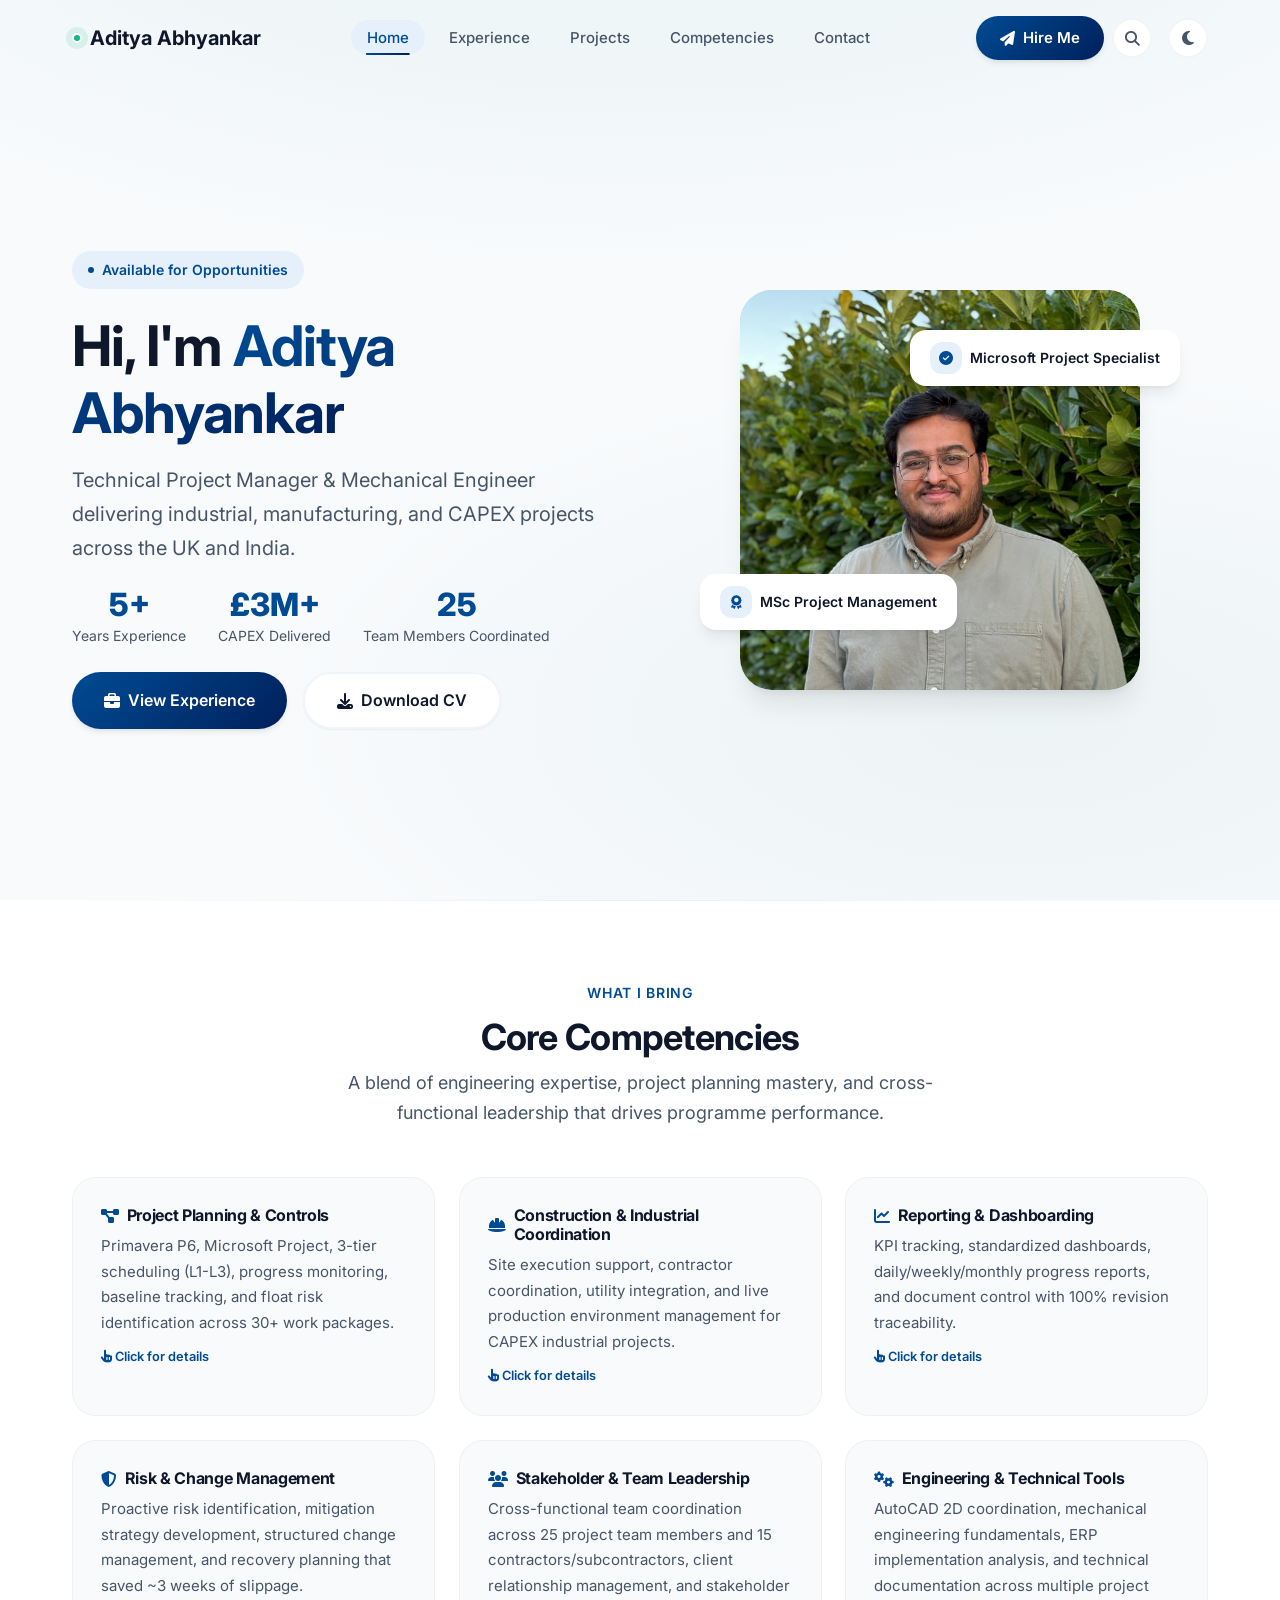
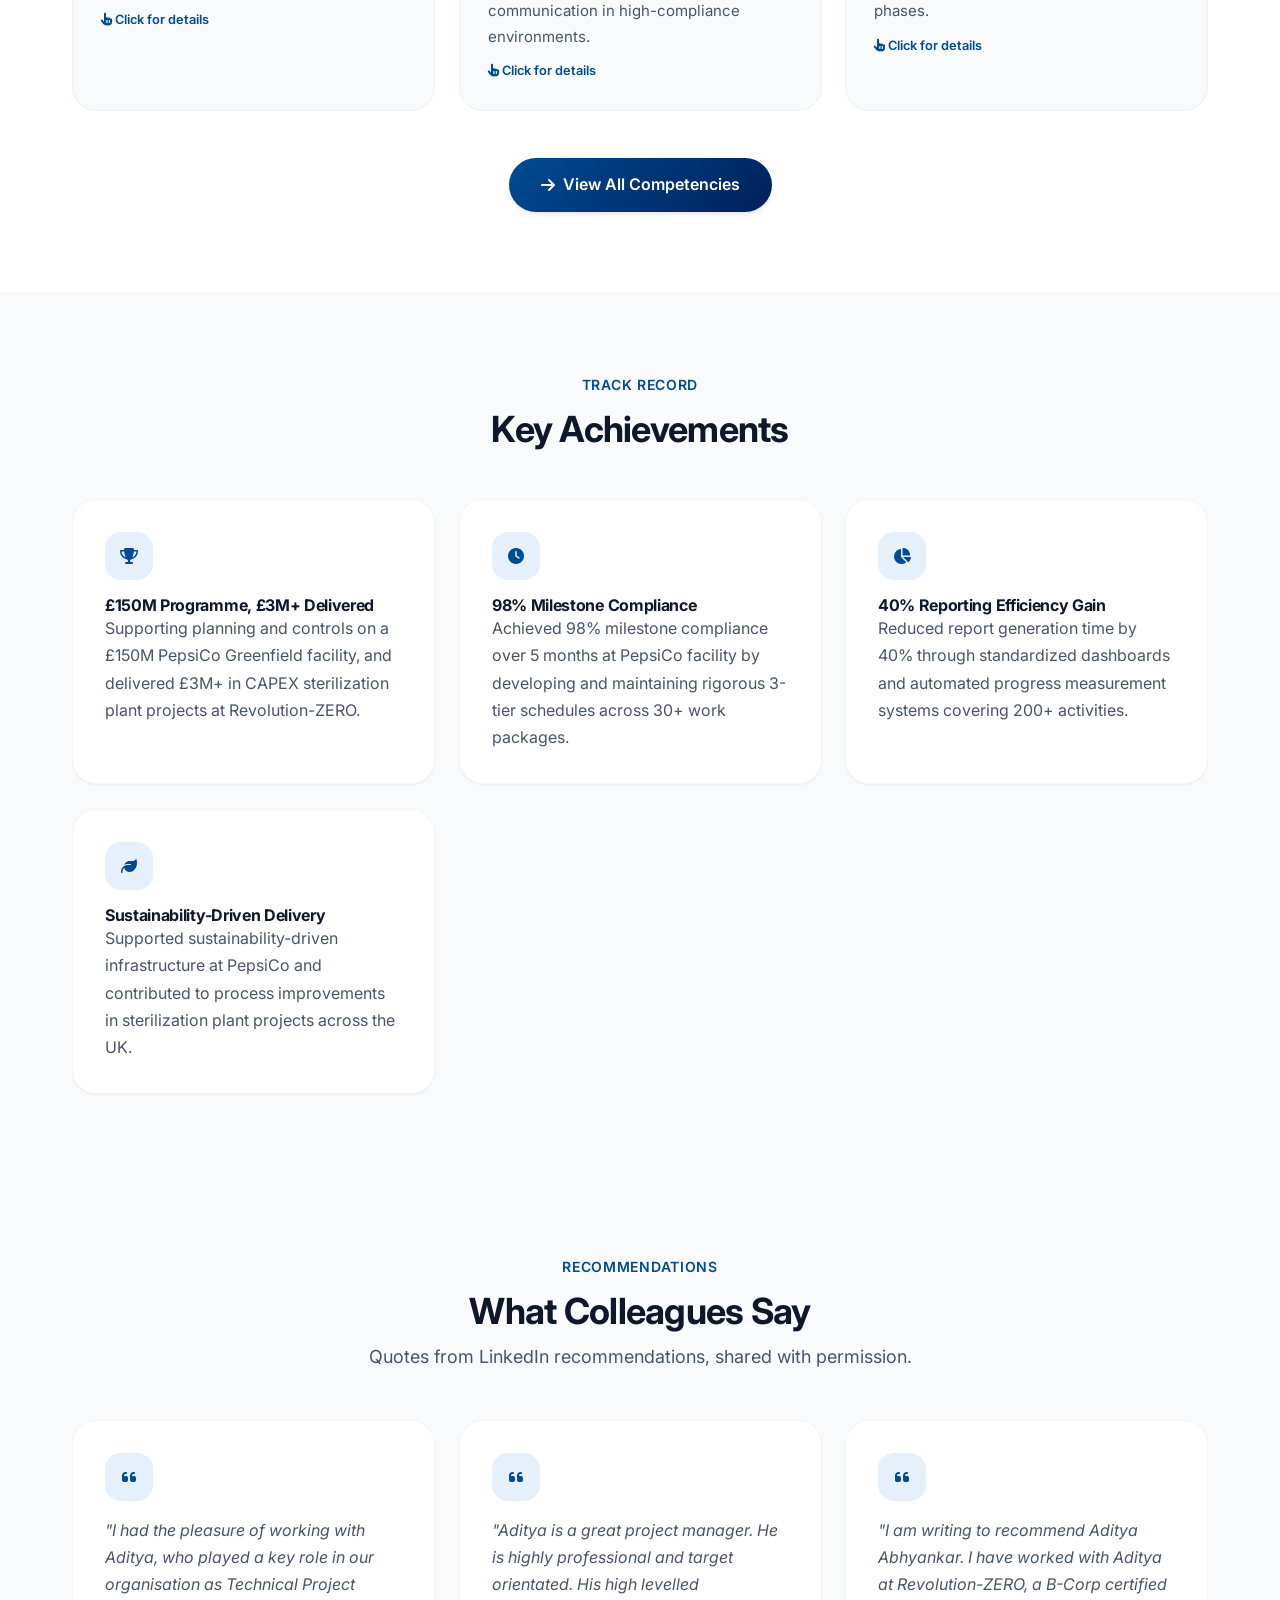
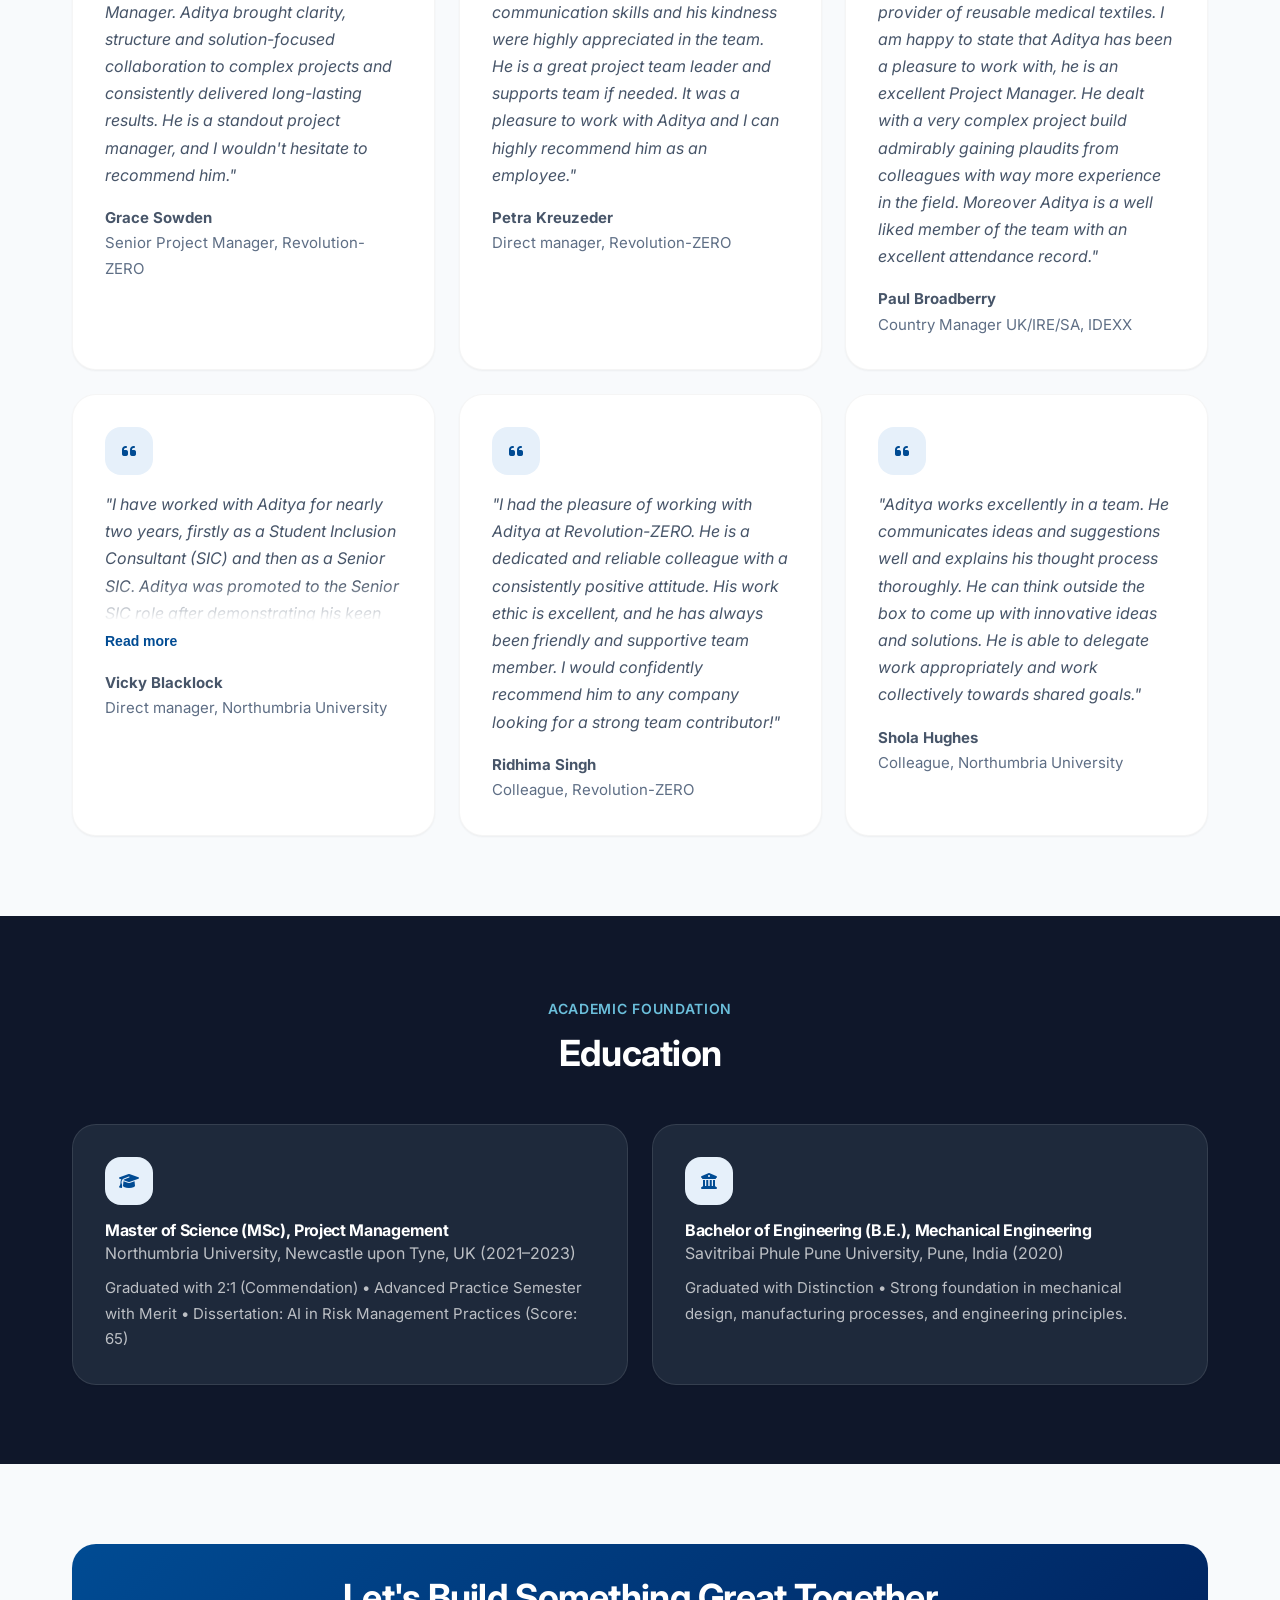
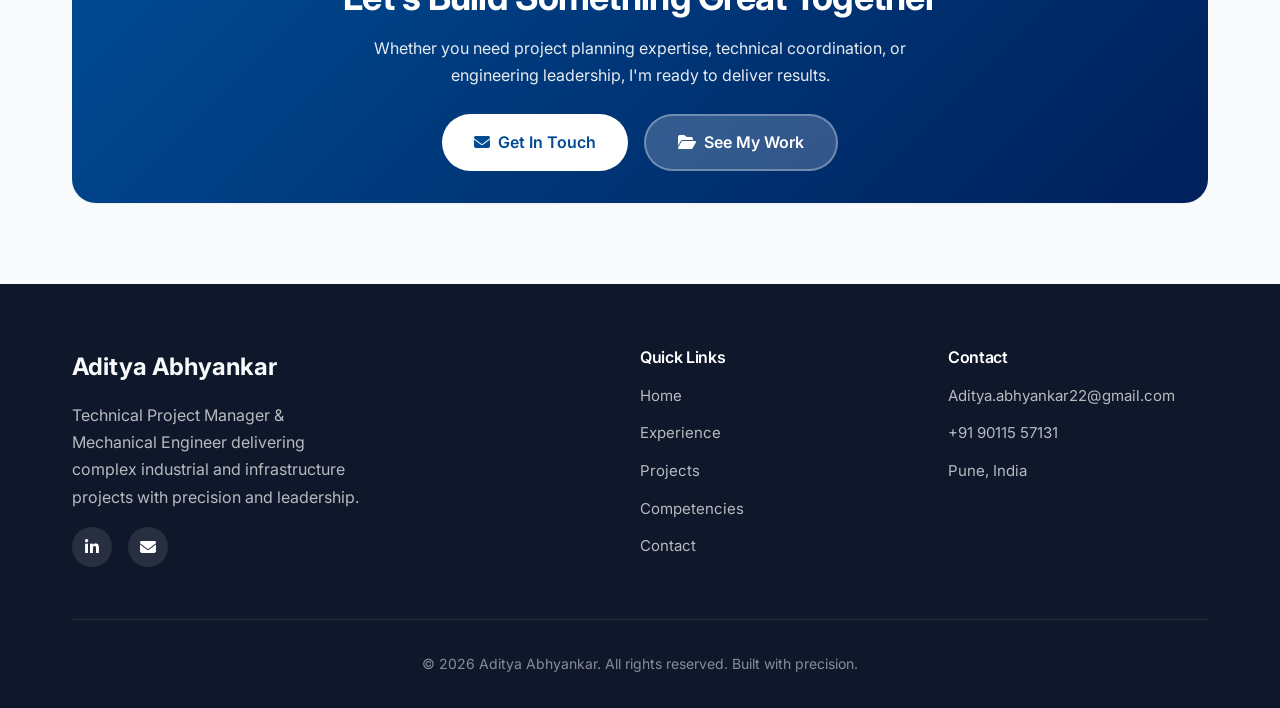
==== index.html @ ab3408f8 "Add a 1200x630 share image and point Open Graph and Twitter tags at it" ====
<!DOCTYPE html>
<html lang="en">
<head>
  <meta charset="UTF-8">
  <meta name="viewport" content="width=device-width, initial-scale=1.0">
  <!-- Set the theme before CSS loads so dark-mode visitors get no light flash. -->
  <script>try{var t=localStorage.getItem('theme');if(t==='dark'||(!t&&matchMedia('(prefers-color-scheme: dark)').matches))document.documentElement.setAttribute('data-theme','dark')}catch(e){}</script>
  <title>Aditya Abhyankar | Project Manager & Mechanical Engineer</title>
  <meta name="description" content="Mechanical Engineer and Technical Project Manager delivering industrial construction, manufacturing, and CAPEX projects across the UK and India, including a £150M PepsiCo greenfield facility.">
  <link rel="canonical" href="https://aditya-abhyankar-portfolio-c3d9.vercel.app/">
  <link rel="icon" type="image/png" sizes="32x32" href="/favicon-32.png">
  <link rel="icon" type="image/png" sizes="16x16" href="/favicon-16.png">
  <link rel="apple-touch-icon" sizes="180x180" href="/apple-touch-icon.png">
  <meta property="og:type" content="website">
  <meta property="og:site_name" content="Aditya Abhyankar Portfolio">
  <meta property="og:title" content="Aditya Abhyankar | Project Manager & Mechanical Engineer">
  <meta property="og:description" content="Mechanical Engineer and Technical Project Manager delivering industrial construction, manufacturing, and CAPEX projects across the UK and India, including a £150M PepsiCo greenfield facility.">
  <meta property="og:url" content="https://aditya-abhyankar-portfolio-c3d9.vercel.app/">
  <meta property="og:image" content="https://aditya-abhyankar-portfolio-c3d9.vercel.app/images/og.jpg">
  <meta property="og:image:width" content="1200">
  <meta property="og:image:height" content="630">
  <meta name="twitter:card" content="summary_large_image">
  <meta name="twitter:title" content="Aditya Abhyankar | Project Manager & Mechanical Engineer">
  <meta name="twitter:description" content="Mechanical Engineer and Technical Project Manager delivering industrial construction, manufacturing, and CAPEX projects across the UK and India, including a £150M PepsiCo greenfield facility.">
  <meta name="twitter:image" content="https://aditya-abhyankar-portfolio-c3d9.vercel.app/images/og.jpg">
  <link rel="preconnect" href="https://fonts.googleapis.com">
  <link rel="preconnect" href="https://fonts.gstatic.com" crossorigin>
  <link href="https://fonts.googleapis.com/css2?family=Inter:wght@400;500;600;700;800&display=swap" rel="stylesheet">
  <link rel="stylesheet" href="https://cdnjs.cloudflare.com/ajax/libs/font-awesome/6.5.1/css/all.min.css">
  <script type="application/ld+json">
  {
    "@context": "https://schema.org",
    "@type": "Person",
    "name": "Aditya Abhyankar",
    "jobTitle": "Technical Project Manager & Mechanical Engineer",
    "url": "https://aditya-abhyankar-portfolio-c3d9.vercel.app/",
    "image": "https://aditya-abhyankar-portfolio-c3d9.vercel.app/images/1000103738.jpg",
    "email": "mailto:Aditya.abhyankar22@gmail.com",
    "telephone": "+91-90115-57131",
    "address": {
      "@type": "PostalAddress",
      "addressLocality": "Pune",
      "addressCountry": "IN"
    },
    "sameAs": [
      "https://www.linkedin.com/in/aditya-abhyankar-249370194"
    ],
    "alumniOf": [
      {
        "@type": "CollegeOrUniversity",
        "name": "Northumbria University"
      },
      {
        "@type": "CollegeOrUniversity",
        "name": "Savitribai Phule Pune University"
      }
    ]
  }
  </script>
  <script defer src="/_vercel/insights/script.js"></script>
  <link rel="stylesheet" href="css/style.css">
</head>
<body>
  <a href="#main" class="skip-link">Skip to main content</a>
  <nav class="navbar">
    <div class="container">
      <a href="index.html" class="logo">
        <span class="logo-dot"></span>
        Aditya Abhyankar
      </a>
      <ul class="nav-links">
        <li><a href="index.html" class="active">Home</a></li>
        <li><a href="experience.html">Experience</a></li>
        <li><a href="projects.html">Projects</a></li>
        <li><a href="skills.html">Competencies</a></li>
        <li><a href="contact.html">Contact</a></li>
      </ul>
      <div style="display:flex;align-items:center;gap:0.5rem;">
        <a href="contact.html" class="nav-cta">
          <i class="fas fa-paper-plane"></i> Hire Me
        </a>
        <button class="palette-trigger" id="palette-trigger" aria-label="Search (Ctrl+K)" title="Search (Ctrl+K)"><i class="fas fa-search"></i></button>
        <button class="theme-toggle" aria-label="Toggle dark mode" title="Toggle dark mode">
          <i class="fas fa-moon"></i>
        </button>
      </div>
      <button class="mobile-menu-btn" aria-label="Toggle menu" aria-expanded="false">
        <span></span><span></span><span></span>
      </button>
    </div>
  </nav>

  <main id="main">

  <section class="hero">
    <div class="hero-bg"></div>
    <div class="container">
      <div class="hero-grid">
        <div class="hero-content">
          <div class="hero-badge">
            <span class="dot"></span> Available for Opportunities
          </div>
          <h1>Hi, I'm <span class="gradient-text">Aditya Abhyankar</span></h1>
          <p class="hero-subtitle">
            Technical Project Manager & Mechanical Engineer delivering industrial, manufacturing, and CAPEX projects across the UK and India.
          </p>
          <div class="hero-stats">
            <div class="stat-item">
              <div class="stat-number counter" data-target="5" data-suffix="+">0</div>
              <div class="stat-label">Years Experience</div>
            </div>
            <div class="stat-item">
              <div class="stat-number counter" data-target="3" data-prefix="£" data-suffix="M+">£0</div>
              <div class="stat-label">CAPEX Delivered</div>
            </div>
            <div class="stat-item">
              <div class="stat-number counter" data-target="25" data-suffix="">0</div>
              <div class="stat-label">Team Members Coordinated</div>
            </div>
          </div>
          <div class="hero-cta">
            <a href="experience.html" class="btn btn-primary">
              <i class="fas fa-briefcase"></i> View Experience
            </a>
            <a href="Aditya_Abhyankar_CV.pdf" class="btn btn-secondary" download="Aditya_Abhyankar_CV.pdf">
              <i class="fas fa-download"></i> Download CV
            </a>
          </div>
        </div>
        <div class="hero-visual">
          <div class="profile-card">
            <div class="profile-img-wrapper">
              <img src="images/1000103738.jpg" alt="Aditya Abhyankar" class="profile-img" width="675" height="900">
            </div>
            <div class="floating-badge badge-1">
              <div class="icon"><i class="fas fa-check-circle"></i></div>
              <span>Microsoft Project Specialist</span>
            </div>
            <div class="floating-badge badge-2">
              <div class="icon"><i class="fas fa-award"></i></div>
              <span>MSc Project Management</span>
            </div>
          </div>
        </div>
      </div>
    </div>
  </section>

  <!-- Core Competencies - PROMINENT -->
  <section class="section competencies-section">
    <div class="container">
      <div class="section-header reveal">
        <span class="section-label">What I Bring</span>
        <h2>Core Competencies</h2>
        <p>A blend of engineering expertise, project planning mastery, and cross-functional leadership that drives programme performance.</p>
      </div>
      <div class="competencies-grid">
        <div class="competency-card reveal stagger-1" data-modal="modal-planning" tabindex="0" role="button">
          <h4><i class="fas fa-project-diagram" style="color: var(--accent-primary);"></i> Project Planning & Controls</h4>
          <p>Primavera P6, Microsoft Project, 3-tier scheduling (L1-L3), progress monitoring, baseline tracking, and float risk identification across 30+ work packages.</p>
          <div style="margin-top:0.75rem;font-size:0.8rem;color:var(--accent-primary);font-weight:600;"><i class="fas fa-hand-pointer"></i> Click for details</div>
        </div>
        <div class="competency-card reveal stagger-2" data-modal="modal-construction" tabindex="0" role="button">
          <h4><i class="fas fa-hard-hat" style="color: var(--accent-primary);"></i> Construction & Industrial Coordination</h4>
          <p>Site execution support, contractor coordination, utility integration, and live production environment management for CAPEX industrial projects.</p>
          <div style="margin-top:0.75rem;font-size:0.8rem;color:var(--accent-primary);font-weight:600;"><i class="fas fa-hand-pointer"></i> Click for details</div>
        </div>
        <div class="competency-card reveal stagger-3" data-modal="modal-reporting" tabindex="0" role="button">
          <h4><i class="fas fa-chart-line" style="color: var(--accent-primary);"></i> Reporting & Dashboarding</h4>
          <p>KPI tracking, standardized dashboards, daily/weekly/monthly progress reports, and document control with 100% revision traceability.</p>
          <div style="margin-top:0.75rem;font-size:0.8rem;color:var(--accent-primary);font-weight:600;"><i class="fas fa-hand-pointer"></i> Click for details</div>
        </div>
        <div class="competency-card reveal stagger-4" data-modal="modal-risk" tabindex="0" role="button">
          <h4><i class="fas fa-shield-alt" style="color: var(--accent-primary);"></i> Risk & Change Management</h4>
          <p>Proactive risk identification, mitigation strategy development, structured change management, and recovery planning that saved ~3 weeks of slippage.</p>
          <div style="margin-top:0.75rem;font-size:0.8rem;color:var(--accent-primary);font-weight:600;"><i class="fas fa-hand-pointer"></i> Click for details</div>
        </div>
        <div class="competency-card reveal stagger-5" data-modal="modal-stakeholder" tabindex="0" role="button">
          <h4><i class="fas fa-users" style="color: var(--accent-primary);"></i> Stakeholder & Team Leadership</h4>
          <p>Cross-functional team coordination across 25 project team members and 15 contractors/subcontractors, client relationship management, and stakeholder communication in high-compliance environments.</p>
          <div style="margin-top:0.75rem;font-size:0.8rem;color:var(--accent-primary);font-weight:600;"><i class="fas fa-hand-pointer"></i> Click for details</div>
        </div>
        <div class="competency-card reveal stagger-1" data-modal="modal-engineering" tabindex="0" role="button">
          <h4><i class="fas fa-cogs" style="color: var(--accent-primary);"></i> Engineering & Technical Tools</h4>
          <p>AutoCAD 2D coordination, mechanical engineering fundamentals, ERP implementation analysis, and technical documentation across multiple project phases.</p>
          <div style="margin-top:0.75rem;font-size:0.8rem;color:var(--accent-primary);font-weight:600;"><i class="fas fa-hand-pointer"></i> Click for details</div>
        </div>
      </div>
      <div class="text-center mt-4 reveal">
        <a href="skills.html" class="btn btn-primary">
          <i class="fas fa-arrow-right"></i> View All Competencies
        </a>
      </div>
    </div>
  </section>

  <!-- Key Achievements -->
  <section class="section">
    <div class="container">
      <div class="section-header reveal">
        <span class="section-label">Track Record</span>
        <h2>Key Achievements</h2>
      </div>
      <div class="competencies-grid">
        <div class="card reveal stagger-1" data-modal="modal-achievement-1" tabindex="0" role="button">
          <div class="card-icon"><i class="fas fa-trophy"></i></div>
          <h4>£150M Programme, £3M+ Delivered</h4>
          <p>Supporting planning and controls on a £150M PepsiCo Greenfield facility, and delivered £3M+ in CAPEX sterilization plant projects at Revolution-ZERO.</p>
        </div>
        <div class="card reveal stagger-2" data-modal="modal-achievement-2" tabindex="0" role="button">
          <div class="card-icon"><i class="fas fa-clock"></i></div>
          <h4>98% Milestone Compliance</h4>
          <p>Achieved 98% milestone compliance over 5 months at PepsiCo facility by developing and maintaining rigorous 3-tier schedules across 30+ work packages.</p>
        </div>
        <div class="card reveal stagger-3" data-modal="modal-achievement-3" tabindex="0" role="button">
          <div class="card-icon"><i class="fas fa-chart-pie"></i></div>
          <h4>40% Reporting Efficiency Gain</h4>
          <p>Reduced report generation time by 40% through standardized dashboards and automated progress measurement systems covering 200+ activities.</p>
        </div>
        <div class="card reveal stagger-4" data-modal="modal-achievement-4" tabindex="0" role="button">
          <div class="card-icon"><i class="fas fa-leaf"></i></div>
          <h4>Sustainability-Driven Delivery</h4>
          <p>Supported sustainability-driven infrastructure at PepsiCo and contributed to process improvements in sterilization plant projects across the UK.</p>
        </div>
      </div>
    </div>
  </section>

  <!-- Testimonials -->
  <section class="section">
    <div class="container">
      <div class="section-header reveal">
        <span class="section-label">Recommendations</span>
        <h2>What Colleagues Say</h2>
        <p>Quotes from LinkedIn recommendations, shared with permission.</p>
      </div>
      <div class="competencies-grid">
        <div class="card reveal stagger-1" style="cursor: default;">
          <div class="card-icon"><i class="fas fa-quote-left"></i></div>
          <p style="font-style: italic;">"I had the pleasure of working with Aditya, who played a key role in our organisation as Technical Project Manager. Aditya brought clarity, structure and solution-focused collaboration to complex projects and consistently delivered long-lasting results. He is a standout project manager, and I wouldn't hesitate to recommend him."</p>
          <p style="margin-top: 1rem; font-size: 0.9375rem;"><strong>Grace Sowden</strong><br><span style="color: var(--text-light);">Senior Project Manager, Revolution-ZERO</span></p>
        </div>
        <div class="card reveal stagger-2" style="cursor: default;">
          <div class="card-icon"><i class="fas fa-quote-left"></i></div>
          <p style="font-style: italic;">"Aditya is a great project manager. He is highly professional and target orientated. His high levelled communication skills and his kindness were highly appreciated in the team. He is a great project team leader and supports team if needed. It was a pleasure to work with Aditya and I can highly recommend him as an employee."</p>
          <p style="margin-top: 1rem; font-size: 0.9375rem;"><strong>Petra Kreuzeder</strong><br><span style="color: var(--text-light);">Direct manager, Revolution-ZERO</span></p>
        </div>
        <div class="card reveal stagger-3" style="cursor: default;">
          <div class="card-icon"><i class="fas fa-quote-left"></i></div>
          <p style="font-style: italic;">"I am writing to recommend Aditya Abhyankar. I have worked with Aditya at Revolution-ZERO, a B-Corp certified provider of reusable medical textiles. I am happy to state that Aditya has been a pleasure to work with, he is an excellent Project Manager. He dealt with a very complex project build admirably gaining plaudits from colleagues with way more experience in the field. Moreover Aditya is a well liked member of the team with an excellent attendance record."</p>
          <p style="margin-top: 1rem; font-size: 0.9375rem;"><strong>Paul Broadberry</strong><br><span style="color: var(--text-light);">Country Manager UK/IRE/SA, IDEXX</span></p>
        </div>
        <div class="card reveal stagger-4" style="cursor: default;">
          <div class="card-icon"><i class="fas fa-quote-left"></i></div>
          <p class="quote-collapsible" style="font-style: italic;">"I have worked with Aditya for nearly two years, firstly as a Student Inclusion Consultant (SIC) and then as a Senior SIC. Aditya was promoted to the Senior SIC role after demonstrating his keen interest in the scheme and his enthusiasm to help develop it further. He has been a popular member of the Senior team and has been reliable, hardworking and professional throughout his time here.<br><br>He has been involved with many activities across the two years including presenting at a national student engagement conference (RAISE 2022), recruiting and interviewing other members of the SIC team, and researching and writing a range of reports.<br><br>His clear communication, attention to detail and innovative ideas have ensured he has been a key member of the University's first Senior SIC team. I think he would be a very strong addition to any team and I would happily recommend him."</p>
          <button class="read-more-btn" type="button">Read more</button>
          <p style="margin-top: 1rem; font-size: 0.9375rem;"><strong>Vicky Blacklock</strong><br><span style="color: var(--text-light);">Direct manager, Northumbria University</span></p>
        </div>
        <div class="card reveal stagger-5" style="cursor: default;">
          <div class="card-icon"><i class="fas fa-quote-left"></i></div>
          <p style="font-style: italic;">"I had the pleasure of working with Aditya at Revolution-ZERO. He is a dedicated and reliable colleague with a consistently positive attitude. His work ethic is excellent, and he has always been friendly and supportive team member. I would confidently recommend him to any company looking for a strong team contributor!"</p>
          <p style="margin-top: 1rem; font-size: 0.9375rem;"><strong>Ridhima Singh</strong><br><span style="color: var(--text-light);">Colleague, Revolution-ZERO</span></p>
        </div>
        <div class="card reveal" style="cursor: default;">
          <div class="card-icon"><i class="fas fa-quote-left"></i></div>
          <p style="font-style: italic;">"Aditya works excellently in a team. He communicates ideas and suggestions well and explains his thought process thoroughly. He can think outside the box to come up with innovative ideas and solutions. He is able to delegate work appropriately and work collectively towards shared goals."</p>
          <p style="margin-top: 1rem; font-size: 0.9375rem;"><strong>Shola Hughes</strong><br><span style="color: var(--text-light);">Colleague, Northumbria University</span></p>
        </div>
      </div>
    </div>
  </section>

  <!-- Education -->
  <section class="section section-dark">
    <div class="container">
      <div class="section-header reveal">
        <span class="section-label">Academic Foundation</span>
        <h2>Education</h2>
      </div>
      <div class="competencies-grid">
        <div class="card reveal stagger-1" data-modal="modal-edu-msc" tabindex="0" role="button">
          <div class="card-icon"><i class="fas fa-graduation-cap"></i></div>
          <h4>Master of Science (MSc), Project Management</h4>
          <p>Northumbria University, Newcastle upon Tyne, UK (2021–2023)</p>
          <p style="margin-top: 0.5rem; font-size: 0.9375rem;">Graduated with 2:1 (Commendation) • Advanced Practice Semester with Merit • Dissertation: AI in Risk Management Practices (Score: 65)</p>
        </div>
        <div class="card reveal stagger-2" data-modal="modal-edu-be" tabindex="0" role="button">
          <div class="card-icon"><i class="fas fa-university"></i></div>
          <h4>Bachelor of Engineering (B.E.), Mechanical Engineering</h4>
          <p>Savitribai Phule Pune University, Pune, India (2020)</p>
          <p style="margin-top: 0.5rem; font-size: 0.9375rem;">Graduated with Distinction • Strong foundation in mechanical design, manufacturing processes, and engineering principles.</p>
        </div>
      </div>
    </div>
  </section>

  <!-- CTA -->
  <section class="section" style="padding-bottom: 5rem;">
    <div class="container">
      <div class="card reveal text-center" style="background: var(--accent-gradient); color: white; border: none; cursor: default;">
        <h2 style="color: white; margin-bottom: 1rem;">Let's Build Something Great Together</h2>
        <p style="color: rgba(255,255,255,0.9); max-width: 600px; margin: 0 auto 1.5rem;">
          Whether you need project planning expertise, technical coordination, or engineering leadership, I'm ready to deliver results.
        </p>
        <div style="display: flex; gap: 1rem; justify-content: center; flex-wrap: wrap;">
          <a href="contact.html" class="btn" style="background: white; color: #004B93;">
            <i class="fas fa-envelope"></i> Get In Touch
          </a>
          <a href="projects.html" class="btn" style="background: rgba(255,255,255,0.2); color: white; border: 2px solid rgba(255,255,255,0.3);">
            <i class="fas fa-folder-open"></i> See My Work
          </a>
        </div>
      </div>
    </div>
  </section>

  </main>

  <!-- Footer -->
  <footer class="footer">
    <div class="container">
      <div class="footer-grid">
        <div>
          <div class="footer-brand">Aditya Abhyankar</div>
          <p class="footer-desc">Technical Project Manager & Mechanical Engineer delivering complex industrial and infrastructure projects with precision and leadership.</p>
          <div class="social-links">
            <a href="https://www.linkedin.com/in/aditya-abhyankar-249370194" target="_blank" rel="noopener noreferrer" class="social-link" aria-label="LinkedIn"><i class="fab fa-linkedin-in"></i></a>
            <a href="mailto:Aditya.abhyankar22@gmail.com" class="social-link" aria-label="Email"><i class="fas fa-envelope"></i></a>
          </div>
        </div>
        <div>
          <h4 class="footer-title">Quick Links</h4>
          <ul class="footer-links">
            <li><a href="index.html">Home</a></li>
            <li><a href="experience.html">Experience</a></li>
            <li><a href="projects.html">Projects</a></li>
            <li><a href="skills.html">Competencies</a></li>
            <li><a href="contact.html">Contact</a></li>
          </ul>
        </div>
        <div>
          <h4 class="footer-title">Contact</h4>
          <ul class="footer-links">
            <li><a href="mailto:Aditya.abhyankar22@gmail.com?subject=Contact from Portfolio">Aditya.abhyankar22@gmail.com</a></li>
            <li><a href="tel:+919011557131">+91 90115 57131</a></li>
            <li><a href="https://www.google.com/maps/search/?api=1&query=Pune,India" target="_blank" rel="noopener noreferrer" class="location-link">Pune, India</a></li>
          </ul>
        </div>
      </div>
      <div class="footer-bottom">
        <p>&copy; 2026 Aditya Abhyankar. All rights reserved. Built with precision.</p>
      </div>
    </div>
  </footer>

  <!-- Modals -->
  <div class="modal-overlay" id="modal-planning" role="dialog" aria-modal="true" aria-labelledby="modal-planning-title">
    <div class="modal-content">
      <div class="modal-header">
        <h3 id="modal-planning-title"><i class="fas fa-project-diagram" style="color:var(--accent-primary);margin-right:0.5rem;"></i>Project Planning & Controls</h3>
        <button class="modal-close" aria-label="Close"><i class="fas fa-times"></i></button>
      </div>
      <div class="modal-body">
        <p style="margin-bottom:1rem;">Deep expertise in enterprise-level project planning and controls across industrial and construction environments.</p>
        <h4>Key Capabilities</h4>
        <ul>
          <li>Primavera P6 advanced scheduling with resource loading and cost integration</li>
          <li>Microsoft Project / Planner for agile and hybrid delivery models</li>
          <li>3-tier scheduling architecture (L1 Master, L2 Summary, L3 Detailed)</li>
          <li>Progress S-curve development and earned value analysis</li>
          <li>Critical path analysis and float management</li>
          <li>Baseline maintenance and schedule variance reporting (±5% accuracy)</li>
          <li>Lookahead planning (daily/weekly) with subcontractor coordination</li>
        </ul>
        <h4>Tools & Certifications</h4>
        <div class="modal-tags">
          <span class="modal-tag">Primavera P6</span>
          <span class="modal-tag">Microsoft Project</span>
          <span class="modal-tag">Microsoft Planner</span>
          <span class="modal-tag">Jira</span>
          <span class="modal-tag">Asana</span>
          <span class="modal-tag">Monday.com</span>
          <span class="modal-tag">Trello</span>
        </div>
      </div>
    </div>
  </div>

  <div class="modal-overlay" id="modal-construction" role="dialog" aria-modal="true" aria-labelledby="modal-construction-title">
    <div class="modal-content">
      <div class="modal-header">
        <h3 id="modal-construction-title"><i class="fas fa-hard-hat" style="color:var(--accent-primary);margin-right:0.5rem;"></i>Construction & Industrial Coordination</h3>
        <button class="modal-close" aria-label="Close"><i class="fas fa-times"></i></button>
      </div>
      <div class="modal-body">
        <p style="margin-bottom:1rem;">Hands-on experience coordinating complex industrial construction projects within live production environments.</p>
        <h4>Key Capabilities</h4>
        <ul>
          <li>Site execution support for beverage manufacturing facilities</li>
          <li>Utility integration (electrical, mechanical, HVAC, piping)</li>
          <li>Subcontractor management across 20+ teams simultaneously</li>
          <li>Workfront conflict resolution reducing delays by 30%</li>
          <li>CAPEX project delivery from concept to commissioning</li>
          <li>Document control for 300+ drawings with 100% traceability</li>
          <li>Quality assurance and compliance in high-regulation environments</li>
        </ul>
        <h4>Sectors</h4>
        <div class="modal-tags">
          <span class="modal-tag">Industrial Manufacturing</span>
          <span class="modal-tag">Beverage Production</span>
          <span class="modal-tag">Sterilization Plants</span>
          <span class="modal-tag">Utility Systems</span>
          <span class="modal-tag">Infrastructure</span>
        </div>
      </div>
    </div>
  </div>

  <div class="modal-overlay" id="modal-reporting" role="dialog" aria-modal="true" aria-labelledby="modal-reporting-title">
    <div class="modal-content">
      <div class="modal-header">
        <h3 id="modal-reporting-title"><i class="fas fa-chart-line" style="color:var(--accent-primary);margin-right:0.5rem;"></i>Reporting & Dashboarding</h3>
        <button class="modal-close" aria-label="Close"><i class="fas fa-times"></i></button>
      </div>
      <div class="modal-body">
        <p style="margin-bottom:1rem;">Expert in transforming raw project data into actionable insights through structured reporting and visual dashboards.</p>
        <h4>Key Capabilities</h4>
        <ul>
          <li>Daily, weekly, and monthly progress report generation</li>
          <li>Standardized dashboard creation reducing report time by 40%</li>
          <li>KPI tracking and performance metric visualization</li>
          <li>Progress measurement systems covering 200+ activities</li>
          <li>Schedule variance analysis within ±5% accuracy</li>
          <li>Resource utilization tracking and forecasting</li>
          <li>Executive-level presentation and stakeholder communication</li>
        </ul>
        <h4>Reporting Tools</h4>
        <div class="modal-tags">
          <span class="modal-tag">Microsoft Excel</span>
          <span class="modal-tag">PowerPoint</span>
          <span class="modal-tag">Power BI</span>
          <span class="modal-tag">KPI Dashboards</span>
          <span class="modal-tag">Data Tracking</span>
        </div>
      </div>
    </div>
  </div>

  <div class="modal-overlay" id="modal-risk" role="dialog" aria-modal="true" aria-labelledby="modal-risk-title">
    <div class="modal-content">
      <div class="modal-header">
        <h3 id="modal-risk-title"><i class="fas fa-shield-alt" style="color:var(--accent-primary);margin-right:0.5rem;"></i>Risk & Change Management</h3>
        <button class="modal-close" aria-label="Close"><i class="fas fa-times"></i></button>
      </div>
      <div class="modal-body">
        <p style="margin-bottom:1rem;">Proactive risk management approach that identifies threats early and implements structured mitigation strategies.</p>
        <h4>Key Capabilities</h4>
        <ul>
          <li>Proactive risk identification across 15+ float risks</li>
          <li>Structured risk analysis reducing project risks by 30%</li>
          <li>Critical delay escalation and recovery action planning</li>
          <li>Change management process implementation</li>
          <li>Document control with zero approval delays over 6 months</li>
          <li>Contingency planning and buffer management</li>
          <li>Risk register maintenance and monitoring</li>
        </ul>
        <h4>Methodologies</h4>
        <div class="modal-tags">
          <span class="modal-tag">Risk Registers</span>
          <span class="modal-tag">Monte Carlo Analysis</span>
          <span class="modal-tag">What-If Scenarios</span>
          <span class="modal-tag">Change Control</span>
          <span class="modal-tag">Recovery Planning</span>
        </div>
      </div>
    </div>
  </div>

  <div class="modal-overlay" id="modal-stakeholder" role="dialog" aria-modal="true" aria-labelledby="modal-stakeholder-title">
    <div class="modal-content">
      <div class="modal-header">
        <h3 id="modal-stakeholder-title"><i class="fas fa-users" style="color:var(--accent-primary);margin-right:0.5rem;"></i>Stakeholder & Team Leadership</h3>
        <button class="modal-close" aria-label="Close"><i class="fas fa-times"></i></button>
      </div>
      <div class="modal-body">
        <p style="margin-bottom:1rem;">Proven ability to align diverse teams and stakeholders toward common project objectives in complex environments.</p>
        <h4>Key Capabilities</h4>
        <ul>
          <li>Cross-functional team coordination across 25 project team members and 15 contractors/subcontractors</li>
          <li>Client relationship management at executive level</li>
          <li>Subcontractor and vendor performance management</li>
          <li>Stakeholder communication in high-compliance environments</li>
          <li>Conflict resolution and negotiation</li>
          <li>Resource planning and team capacity optimization</li>
          <li>Leadership in both Agile and Waterfall environments</li>
        </ul>
        <h4>Stakeholder Groups</h4>
        <div class="modal-tags">
          <span class="modal-tag">Site Execution</span>
          <span class="modal-tag">Engineering</span>
          <span class="modal-tag">Contractors</span>
          <span class="modal-tag">Consultants</span>
          <span class="modal-tag">Client Leadership</span>
          <span class="modal-tag">Quality Teams</span>
        </div>
      </div>
    </div>
  </div>

  <div class="modal-overlay" id="modal-engineering" role="dialog" aria-modal="true" aria-labelledby="modal-engineering-title">
    <div class="modal-content">
      <div class="modal-header">
        <h3 id="modal-engineering-title"><i class="fas fa-cogs" style="color:var(--accent-primary);margin-right:0.5rem;"></i>Engineering & Technical Tools</h3>
        <button class="modal-close" aria-label="Close"><i class="fas fa-times"></i></button>
      </div>
      <div class="modal-body">
        <p style="margin-bottom:1rem;">Strong mechanical engineering foundation combined with modern technical tools for design, coordination, and analysis.</p>
        <h4>Key Capabilities</h4>
        <ul>
          <li>AutoCAD 2D coordination, drawing review, and as-built documentation</li>
          <li>Mechanical engineering design and analysis fundamentals</li>
          <li>ERP implementation analysis and process improvement</li>
          <li>Technical documentation and specification writing</li>
          <li>3D modeling and fabrication planning</li>
          <li>FEA simulation and structural analysis</li>
          <li>CAM programming for CNC manufacturing</li>
        </ul>
        <h4>Software Proficiency</h4>
        <div class="modal-tags">
          <span class="modal-tag">AutoCAD</span>
          <span class="modal-tag">SolidWorks</span>
          <span class="modal-tag">Autodesk Inventor</span>
          <span class="modal-tag">Pro/ENGINEER (Creo)</span>
          <span class="modal-tag">ANSYS</span>
          <span class="modal-tag">Mastercam</span>
        </div>
      </div>
    </div>
  </div>

  <div class="modal-overlay" id="modal-achievement-1" role="dialog" aria-modal="true" aria-labelledby="modal-achievement-1-title">
    <div class="modal-content">
      <div class="modal-header"><h3 id="modal-achievement-1-title">£150M Programme, £3M+ Delivered</h3><button class="modal-close" aria-label="Close"><i class="fas fa-times"></i></button></div>
      <div class="modal-body">
        <p>I'm currently supporting planning and project controls on a £150M programme, and previously delivered £3M+ in CAPEX projects directly. My portfolio spans:</p>
        <ul>
          <li>Industrial beverage manufacturing facilities (PepsiCo)</li>
          <li>Large-scale sterilization plant infrastructure (Revolution-ZERO, £3M+ CAPEX)</li>
          <li>ERP digital transformation programmes</li>
          <li>NHS enterprise IT migration projects</li>
          <li>University-wide diversity and inclusion strategic initiatives</li>
        </ul>
        <p>My role has ranged from planning engineer and project coordinator to technical project manager, giving me end-to-end visibility across the project lifecycle.</p>
      </div>
    </div>
  </div>

  <div class="modal-overlay" id="modal-achievement-2" role="dialog" aria-modal="true" aria-labelledby="modal-achievement-2-title">
    <div class="modal-content">
      <div class="modal-header"><h3 id="modal-achievement-2-title">98% Milestone Compliance</h3><button class="modal-close" aria-label="Close"><i class="fas fa-times"></i></button></div>
      <div class="modal-body">
        <p>At the PepsiCo beverage manufacturing facility in Pune, India, I developed and maintained rigorous 3-tier schedules across 30+ work packages.</p>
        <ul>
          <li>Achieved 98% milestone compliance over a 5-month period</li>
          <li>Implemented progress measurement system covering 200+ activities</li>
          <li>Tracked schedule variance to within ±5% accuracy</li>
          <li>Coordinated daily and weekly lookaheads with 20+ subcontractor teams</li>
          <li>Reduced workfront conflicts by 30% through proactive planning</li>
        </ul>
      </div>
    </div>
  </div>

  <div class="modal-overlay" id="modal-achievement-3" role="dialog" aria-modal="true" aria-labelledby="modal-achievement-3-title">
    <div class="modal-content">
      <div class="modal-header"><h3 id="modal-achievement-3-title">40% Reporting Efficiency Gain</h3><button class="modal-close" aria-label="Close"><i class="fas fa-times"></i></button></div>
      <div class="modal-body">
        <p>By standardizing reporting templates and implementing automated dashboard systems, I transformed the project reporting workflow:</p>
        <ul>
          <li>Reduced report generation time by 40%</li>
          <li>Created standardized daily, weekly, and monthly report templates</li>
          <li>Implemented automated KPI tracking dashboards</li>
          <li>Established single-source-of-truth for progress data</li>
          <li>Enabled real-time visibility for leadership and client reviews</li>
        </ul>
      </div>
    </div>
  </div>

  <div class="modal-overlay" id="modal-achievement-4" role="dialog" aria-modal="true" aria-labelledby="modal-achievement-4-title">
    <div class="modal-content">
      <div class="modal-header"><h3 id="modal-achievement-4-title">Sustainability-Driven Delivery</h3><button class="modal-close" aria-label="Close"><i class="fas fa-times"></i></button></div>
      <div class="modal-body">
        <p>Sustainability is integrated into my project delivery approach:</p>
        <ul>
          <li>Supported sustainability-driven infrastructure at PepsiCo beverage facility</li>
          <li>Contributed to process improvements in UK sterilization plants</li>
          <li>Advocated for resource-efficient scheduling and waste reduction</li>
          <li>Aligned project delivery with environmental compliance requirements</li>
        </ul>
      </div>
    </div>
  </div>

  <div class="modal-overlay" id="modal-edu-msc" role="dialog" aria-modal="true" aria-labelledby="modal-edu-msc-title">
    <div class="modal-content">
      <div class="modal-header"><h3 id="modal-edu-msc-title">MSc Project Management – Northumbria University</h3><button class="modal-close" aria-label="Close"><i class="fas fa-times"></i></button></div>
      <div class="modal-body">
        <p><strong>Degree:</strong> Master of Science (MSc), Project Management<br>
        <strong>University:</strong> Northumbria University, Newcastle upon Tyne, UK<br>
        <strong>Period:</strong> 2021 – 2023<br>
        <strong>Result:</strong> 2:1 (Commendation) with Merit in Advanced Practice Semester</p>
        <h4>Dissertation</h4>
        <p><em>"Investigating the Feasibility of Artificial Intelligence in Risk Management Practices"</em></p>
        <ul>
          <li>Quantitative research study exploring AI in project risk identification, analysis, and mitigation</li>
          <li>Dissertation Score: 65</li>
          <li>Focused on complex project environments and machine learning applications</li>
        </ul>
      </div>
    </div>
  </div>

  <div class="modal-overlay" id="modal-edu-be" role="dialog" aria-modal="true" aria-labelledby="modal-edu-be-title">
    <div class="modal-content">
      <div class="modal-header"><h3 id="modal-edu-be-title">B.E. Mechanical Engineering – Pune University</h3><button class="modal-close" aria-label="Close"><i class="fas fa-times"></i></button></div>
      <div class="modal-body">
        <p><strong>Degree:</strong> Bachelor of Engineering (B.E.), Mechanical Engineering<br>
        <strong>University:</strong> Savitribai Phule Pune University, Pune, India<br>
        <strong>Year:</strong> 2020<br>
        <strong>Result:</strong> Graduated with Distinction</p>
        <h4>Core Areas</h4>
        <ul>
          <li>Mechanical Design & Machine Drawing</li>
          <li>Thermodynamics & Fluid Mechanics</li>
          <li>Manufacturing Processes & CNC Programming</li>
          <li>Strength of Materials & Structural Analysis</li>
          <li>Industrial Engineering & Operations Management</li>
        </ul>
      </div>
    </div>
  </div>

  <div class="modal-overlay command-palette-overlay" id="command-palette" role="dialog" aria-modal="true" aria-labelledby="command-palette-label">
    <div class="command-palette">
      <div class="command-palette-input-row">
        <i class="fas fa-search"></i>
        <label id="command-palette-label" for="command-palette-input" class="sr-only">Search pages and actions</label>
        <input type="text" id="command-palette-input" placeholder="Search pages, actions..." autocomplete="off" role="combobox" aria-expanded="true" aria-controls="command-palette-results" aria-autocomplete="list">
        <kbd>Esc</kbd>
      </div>
      <ul class="command-palette-results" id="command-palette-results" role="listbox"></ul>
    </div>
  </div>

  <script src="js/main.js"></script>
</body>
</html>
---- css/style.css ----
/* ============================================
   ADITYA ABHYANKAR PORTFOLIO v2
   Professional Teal/Navy + Dark Mode
   ============================================ */

/* ---- Theme Variables ---- */
:root {
  --bg-primary: #f8fafc;
  --bg-secondary: #ffffff;
  --bg-tertiary: #f1f5f9;
  --bg-card: #ffffff;
  --bg-dark: #0f172a;
  --bg-dark-soft: #1e293b;
  --text-primary: #0f172a;
  --text-secondary: #475569;
  --text-light: #5e6e85;
  --text-on-dark: #f8fafc;

  --accent-primary: #004B93;
  --accent-secondary: #00205B;
  --accent-gradient: linear-gradient(135deg, #004B93 0%, #00205B 100%);
  --accent-soft: #E6F0FA;
  --accent-glow: rgba(0, 75, 147, 0.15);

  /* Open-to-work / status dot */
  --status-available: #10b981;
  --status-available-glow: rgba(16,185,129,0.12);
  --logo-dot-border: var(--bg-card);

  --success: #10b981;
  --warning: #f59e0b;
  --danger: #ef4444;
  --info: #0ea5e9;

  --shadow-sm: 0 1px 2px 0 rgb(0 0 0 / 0.05);
  --shadow-md: 0 4px 6px -1px rgb(0 0 0 / 0.08), 0 2px 4px -2px rgb(0 0 0 / 0.08);
  --shadow-lg: 0 10px 15px -3px rgb(0 0 0 / 0.08), 0 4px 6px -4px rgb(0 0 0 / 0.08);
  --shadow-xl: 0 20px 25px -5px rgb(0 0 0 / 0.08), 0 8px 10px -6px rgb(0 0 0 / 0.08);
  --shadow-glow: 0 0 40px -10px var(--accent-glow);

  --radius-sm: 0.75rem;
  --radius-md: 1rem;
  --radius-lg: 1.5rem;
  --radius-xl: 2rem;
  --radius-full: 9999px;

  --ease-spring: cubic-bezier(0.34, 1.56, 0.64, 1);
  --ease-smooth: cubic-bezier(0.4, 0, 0.2, 1);
  --ease-out-expo: cubic-bezier(0.16, 1, 0.3, 1);
  --duration-fast: 200ms;
  --duration-normal: 250ms;
  --duration-slow: 400ms;
  --duration-slower: 600ms;
}

/* Dark-mode variable overrides for shadows/backgrounds live in the
   "DARK MODE COMPREHENSIVE OVERHAUL" block below; --logo-dot-border is
   set here since nothing later touches it. */
[data-theme="dark"] {
  --logo-dot-border: var(--bg-dark);
}

/* ---- Reset ---- */
*, *::before, *::after { margin: 0; padding: 0; box-sizing: border-box; }
html { scroll-behavior: smooth; font-size: 16px; -webkit-font-smoothing: antialiased; }
body {
  font-family: 'Inter', -apple-system, BlinkMacSystemFont, sans-serif;
  background: var(--bg-primary);
  color: var(--text-primary);
  line-height: 1.6;
  overflow-x: hidden;
  transition: background var(--duration-normal), color var(--duration-normal);
}
a { color: inherit; text-decoration: none; transition: color var(--duration-fast) var(--ease-smooth); }
img { max-width: 100%; height: auto; display: block; }

/* ---- Typography ---- */
h1, h2, h3, h4 { font-weight: 700; line-height: 1.2; letter-spacing: -0.02em; }
h1 { font-size: clamp(2.5rem, 5vw, 3.5rem); }
h2 { font-size: clamp(1.75rem, 3vw, 2.25rem); }
h3 { font-size: clamp(1.25rem, 2vw, 1.5rem); }
p { color: var(--text-secondary); line-height: 1.7; }

.section-label {
  display: inline-flex; align-items: center;
  font-size: 0.875rem; font-weight: 600; text-transform: uppercase; letter-spacing: 0.05em;
  color: var(--accent-primary); margin-bottom: 0.75rem;
}

/* ---- Layout ---- */
.container { width: 100%; max-width: 1200px; margin: 0 auto; padding: 0 2rem; }
.skip-link { position: absolute; left: 1rem; top: -100px; z-index: 10000; padding: 0.75rem 1rem; background: var(--accent-primary); color: #fff; border-radius: var(--radius-md); font-weight: 600; }
.skip-link:focus { top: 1rem; }
.sr-only { position: absolute; width: 1px; height: 1px; padding: 0; margin: -1px; overflow: hidden; clip: rect(0,0,0,0); white-space: nowrap; border: 0; }
.section { padding: 5rem 0; position: relative; }
.section-header { text-align: center; max-width: 650px; margin: 0 auto 3rem; }
.section-header h2 { margin-bottom: 0.5rem; }
.section-header p { font-size: 1.125rem; }

/* Projects grid and cards */
.project-img-wrapper {
  width: 100%;
  height: 220px;
  overflow: hidden;
  background: var(--bg-tertiary);
}

.project-img {
  width: 100%;
  height: 100%;
  object-fit: cover;
  display: block;
}


/* ---- Navigation ---- */
.navbar {
  position: fixed; top: 0; left: 0; right: 0; z-index: 1000;
  padding: 1rem 0; transition: all var(--duration-normal) var(--ease-smooth);
}
.navbar.scrolled {
  background: rgba(248, 250, 252, 0.9); backdrop-filter: blur(20px) saturate(180%);
  box-shadow: var(--shadow-sm); padding: 0.75rem 0;
}

.navbar .container { display: flex; align-items: center; justify-content: space-between; }

.logo {
  font-size: 1.25rem; font-weight: 700; color: var(--text-primary);
  display: flex; align-items: center; gap: 0.5rem;
  transition: transform var(--duration-fast) var(--ease-spring);
}
.logo:hover { transform: scale(1.02); }
.logo-dot {
  width: 10px; height: 10px; background: var(--status-available);
  border-radius: 50%; display: inline-block; animation: pulse 2.5s ease-in-out infinite;
  border: 2px solid var(--logo-dot-border);
  box-shadow: 0 0 0 6px var(--status-available-glow);
}

.nav-links {
  display: flex; align-items: center; gap: 0.5rem; list-style: none;
}
.nav-links a {
  font-size: 0.9375rem; font-weight: 500; color: var(--text-secondary);
  padding: 0.5rem 1rem; border-radius: var(--radius-full); position: relative;
  transition: all var(--duration-fast) var(--ease-smooth);
}
.nav-links a::after {
  content: ''; position: absolute; bottom: 0; left: 50%; width: 0; height: 2px;
  background: var(--accent-gradient); border-radius: 2px;
  transition: all var(--duration-fast) var(--ease-spring); transform: translateX(-50%);
}
.nav-links a:hover, .nav-links a.active {
  color: var(--accent-primary); background: var(--accent-soft);
}
.nav-links a:hover::after, .nav-links a.active::after { width: 60%; }

.nav-cta {
  display: inline-flex; align-items: center; gap: 0.5rem;
  padding: 0.625rem 1.5rem; background: var(--accent-gradient); color: white;
  font-weight: 600; font-size: 0.9375rem; border-radius: var(--radius-full);
  box-shadow: var(--shadow-md); transition: all var(--duration-fast) var(--ease-spring);
}
.nav-cta:hover { transform: translateY(-2px); box-shadow: var(--shadow-lg), var(--shadow-glow); }

/* Dark mode toggle */
.theme-toggle {
  width: 40px; height: 40px; border-radius: var(--radius-full);
  border: 2px solid var(--bg-tertiary); background: var(--bg-secondary);
  color: var(--text-secondary); cursor: pointer; display: flex; align-items: center; justify-content: center;
  font-size: 1rem; transition: all var(--duration-fast) var(--ease-spring); margin-left: 0.5rem;
}
.theme-toggle:hover { transform: rotate(15deg) scale(1.1); border-color: var(--accent-primary); color: var(--accent-primary); }

.palette-trigger {
  width: 40px; height: 40px; border-radius: var(--radius-full);
  border: 2px solid var(--bg-tertiary); background: var(--bg-secondary);
  color: var(--text-secondary); cursor: pointer; display: flex; align-items: center; justify-content: center;
  font-size: 0.9375rem; transition: all var(--duration-fast) var(--ease-spring);
}
.palette-trigger:hover { border-color: var(--accent-primary); color: var(--accent-primary); }

/* Command palette */
.command-palette-overlay { align-items: flex-start; padding-top: 12vh; }
.command-palette {
  background: var(--bg-card); border-radius: var(--radius-lg); box-shadow: var(--shadow-xl);
  width: 100%; max-width: 560px; max-height: 70vh; overflow: hidden;
  display: flex; flex-direction: column; border: 1px solid rgba(0,0,0,0.06);
}
.command-palette-input-row {
  display: flex; align-items: center; gap: 0.75rem; padding: 1rem 1.25rem;
  border-bottom: 1px solid var(--bg-tertiary); flex-shrink: 0;
}
.command-palette-input-row i { color: var(--text-light); font-size: 0.9375rem; }
.command-palette-input-row input {
  flex: 1; border: none; outline: none; background: none; font-size: 1rem;
  font-family: inherit; color: var(--text-primary);
}
.command-palette-input-row input::placeholder { color: var(--text-light); }
.command-palette-input-row kbd {
  font-family: inherit; font-size: 0.75rem; color: var(--text-light); border: 1px solid var(--bg-tertiary);
  border-radius: 0.35rem; padding: 0.15rem 0.4rem;
}
.command-palette-results { list-style: none; overflow-y: auto; padding: 0.5rem; }
.command-palette-results li {
  display: flex; align-items: center; gap: 0.75rem; padding: 0.7rem 0.75rem;
  border-radius: var(--radius-md); cursor: pointer; color: var(--text-primary);
  transition: background var(--duration-fast) var(--ease-smooth);
}
.command-palette-results li i { width: 18px; text-align: center; color: var(--accent-primary); }
.command-palette-results li .cp-hint { margin-left: auto; font-size: 0.8125rem; color: var(--text-light); }
.command-palette-results li.active .cp-hint,
.command-palette-results li:hover .cp-hint { color: var(--text-secondary); }
.command-palette-results li.active,
.command-palette-results li:hover { background: var(--accent-soft); }
.command-palette-results li.active i,
.command-palette-results li:hover i { color: var(--accent-primary); }
.command-palette-empty { padding: 1.5rem; text-align: center; color: var(--text-light); font-size: 0.9375rem; }

[data-theme="dark"] .command-palette { border-color: rgba(255,255,255,0.08); }
[data-theme="dark"] .command-palette-input-row { border-color: rgba(255,255,255,0.08); }
[data-theme="dark"] .command-palette-input-row kbd { border-color: rgba(255,255,255,0.12); }
[data-theme="dark"] .palette-trigger { background: var(--bg-dark-soft); border-color: rgba(255,255,255,0.1); }
[data-theme="dark"] .palette-trigger:hover { border-color: #3b82f6; color: #60a5fa; }
[data-theme="dark"] .command-palette-results li.active,
[data-theme="dark"] .command-palette-results li:hover { background: rgba(59, 130, 246, 0.15); }

.mobile-menu-btn {
  display: none; flex-direction: column; gap: 5px; background: none; border: none;
  cursor: pointer; padding: 0.5rem;
}
.mobile-menu-btn span {
  display: block; width: 24px; height: 2px; background: var(--text-primary);
  border-radius: 2px; transition: all var(--duration-fast) var(--ease-spring);
}
.mobile-menu-btn.active span:nth-child(1) { transform: rotate(45deg) translate(5px, 5px); }
.mobile-menu-btn.active span:nth-child(2) { opacity: 0; }
.mobile-menu-btn.active span:nth-child(3) { transform: rotate(-45deg) translate(5px, -5px); }

/* ---- Hero ---- */
.hero { min-height: 100vh; display: flex; align-items: center; padding-top: 80px; position: relative; overflow: hidden; }
.hero-bg {
  position: absolute; inset: 0; pointer-events: none;
  background:
    radial-gradient(ellipse 80% 50% at 50% -20%, rgba(13, 148, 136, 0.08), transparent),
    radial-gradient(ellipse 60% 40% at 80% 80%, rgba(15, 118, 110, 0.05), transparent);
}
.hero-grid { display: grid; grid-template-columns: 1fr 1fr; gap: 4rem; align-items: center; }
.hero-content { animation: slideInLeft 0.5s var(--ease-out-expo) forwards; opacity: 0; }
.hero-badge {
  display: inline-flex; align-items: center; gap: 0.5rem;
  padding: 0.5rem 1rem; background: var(--accent-soft); color: var(--accent-primary);
  font-size: 0.875rem; font-weight: 600; border-radius: var(--radius-full);
  margin-bottom: 1.5rem; animation: fadeInUp 0.35s 0.15s var(--ease-out-expo) forwards; opacity: 0;
}
.hero-badge .dot { width: 6px; height: 6px; background: var(--accent-primary); border-radius: 50%; animation: pulse 2s infinite; }
.hero h1 { margin-bottom: 1rem; animation: fadeInUp 0.35s 0.2s var(--ease-out-expo) forwards; opacity: 0; }
.gradient-text { background: var(--accent-gradient); -webkit-background-clip: text; -webkit-text-fill-color: transparent; background-clip: text; }
.hero-subtitle { font-size: 1.25rem; color: var(--text-secondary); margin-bottom: 1.5rem; animation: fadeInUp 0.35s 0.25s var(--ease-out-expo) forwards; opacity: 0; }
.hero-stats { display: flex; gap: 2rem; margin-bottom: 1.5rem; animation: fadeInUp 0.35s 0.3s var(--ease-out-expo) forwards; opacity: 0; }
.stat-item { text-align: center; }
.stat-number { font-size: 2rem; font-weight: 800; color: var(--accent-primary); line-height: 1; }
.stat-label { font-size: 0.875rem; color: var(--text-secondary); margin-top: 0.25rem; }
.hero-cta { display: flex; gap: 1rem; animation: fadeInUp 0.35s 0.35s var(--ease-out-expo) forwards; opacity: 0; }

.btn {
  display: inline-flex; align-items: center; gap: 0.5rem;
  padding: 0.875rem 2rem; font-size: 1rem; font-weight: 600;
  border-radius: var(--radius-full); transition: all var(--duration-fast) var(--ease-spring);
  cursor: pointer; border: none;
}
.btn-primary { background: var(--accent-gradient); color: white; box-shadow: var(--shadow-md); }
.btn-primary:hover { transform: translateY(-3px); box-shadow: var(--shadow-lg), var(--shadow-glow); }
.btn-secondary { background: var(--bg-secondary); color: var(--text-primary); border: 2px solid var(--bg-tertiary); box-shadow: var(--shadow-sm); }
.btn-secondary:hover { border-color: var(--accent-primary); color: var(--accent-primary); transform: translateY(-3px); box-shadow: var(--shadow-md); }

.hero-visual { position: relative; animation: slideInRight 0.5s var(--ease-out-expo) forwards; opacity: 0; }
.profile-card { position: relative; width: 100%; max-width: 400px; margin: 0 auto; }
.profile-img-wrapper {
  position: relative; border-radius: var(--radius-xl); overflow: hidden;
  box-shadow: var(--shadow-xl); transition: transform var(--duration-normal) var(--ease-spring);
}
.profile-img-wrapper:hover { transform: scale(1.02) rotate(1deg); }
.profile-img-wrapper::before {
  content: ''; position: absolute; inset: -4px; background: var(--accent-gradient);
  border-radius: calc(var(--radius-xl) + 4px); z-index: -1; opacity: 0.5; filter: blur(20px);
  transition: opacity var(--duration-normal);
}
.profile-img-wrapper:hover::before { opacity: 0.8; }
.profile-img { width: 100%; aspect-ratio: 1; object-fit: cover; border-radius: var(--radius-xl); }

.floating-badge {
  position: absolute; background: var(--bg-secondary); padding: 0.75rem 1.25rem;
  border-radius: var(--radius-md); box-shadow: var(--shadow-lg);
  font-size: 0.875rem; font-weight: 600; display: flex; align-items: center; gap: 0.5rem;
  animation: float 4s ease-in-out infinite;
}
.floating-badge.badge-1 { top: 10%; right: -10%; animation-delay: 0s; }
.floating-badge.badge-2 { bottom: 15%; left: -10%; animation-delay: 2s; }
.floating-badge .icon { width: 32px; height: 32px; background: var(--accent-soft); border-radius: var(--radius-sm); display: flex; align-items: center; justify-content: center; color: var(--accent-primary); }

/* ---- Cards ---- */
.card {
  background: var(--bg-card); border-radius: var(--radius-lg); padding: 2rem;
  box-shadow: var(--shadow-sm); transition: all var(--duration-normal) var(--ease-spring);
  border: 1px solid rgba(0,0,0,0.04); cursor: pointer;
}
.card:hover { transform: translateY(-8px); box-shadow: var(--shadow-xl); border-color: transparent; }
.card-icon {
  width: 48px; height: 48px; background: var(--accent-soft); border-radius: var(--radius-md);
  display: flex; align-items: center; justify-content: center; color: var(--accent-primary);
  margin-bottom: 1rem; transition: all var(--duration-fast) var(--ease-spring);
}
.card:hover .card-icon { transform: scale(1.1) rotate(-5deg); background: var(--accent-gradient); color: white; }

/* ---- Competencies ---- */
.competencies-section { background: var(--bg-secondary); position: relative; }
.competencies-section::before {
  content: ''; position: absolute; top: 0; left: 0; right: 0; height: 1px;
  background: linear-gradient(90deg, transparent, var(--accent-soft), transparent);
}
.competencies-grid { display: grid; grid-template-columns: repeat(auto-fit, minmax(300px, 1fr)); gap: 1.5rem; }
.stats-grid { grid-template-columns: repeat(auto-fit, minmax(200px, 1fr)); }
.competency-card {
  background: var(--bg-primary); border-radius: var(--radius-lg); padding: 1.75rem;
  border: 1px solid rgba(0,0,0,0.04); transition: all var(--duration-normal) var(--ease-spring);
  position: relative; overflow: hidden; cursor: pointer;
}
.competency-card::before {
  content: ''; position: absolute; top: 0; left: 0; width: 4px; height: 100%;
  background: var(--accent-gradient); transform: scaleY(0);
  transition: transform var(--duration-normal) var(--ease-spring);
}
.competency-card:hover { transform: translateY(-6px); box-shadow: var(--shadow-lg); }
.competency-card:hover::before { transform: scaleY(1); }
.competency-card h4 { margin-bottom: 0.5rem; display: flex; align-items: center; gap: 0.5rem; }
.competency-card p { font-size: 0.9375rem; }

/* ---- Experience Timeline (Bigger Cards) ---- */
.timeline { position: relative; max-width: 1100px; margin: 0 auto; }
.timeline::before {
  content: ''; position: absolute; left: 30px; transform: none;
  width: 3px; height: 100%;
  background: linear-gradient(to bottom, var(--accent-primary), var(--accent-secondary));
  border-radius: 2px;
}
.timeline-item { position: relative; margin-bottom: 3rem; width: 100%; padding: 0 0 0 70px; left: 0 !important; text-align: left !important; }
.timeline-item:nth-child(odd) { left: 0; text-align: left; padding-right: 0; }
.timeline-item:nth-child(even) { left: 0; padding-left: 70px; }

.timeline-dot {
  position: absolute; width: 20px; height: 20px;
  background: var(--accent-gradient); border-radius: 50%;
  border: 3px solid var(--bg-primary); box-shadow: var(--shadow-md); top: 0;
  left: 22px !important; right: auto !important;
}
.timeline-item:nth-child(odd) .timeline-dot { right: auto; }
.timeline-item:nth-child(even) .timeline-dot { left: 22px; }

.timeline-content {
  background: var(--bg-card); border-radius: var(--radius-lg); padding: 2.5rem;
  box-shadow: var(--shadow-md); transition: all var(--duration-normal) var(--ease-spring);
  text-align: left; cursor: pointer; border: 1px solid rgba(0,0,0,0.04);
  position: relative; overflow: visible;
}
.timeline-logo {
  position: absolute; top: -16px; right: 24px;
  width: 64px; height: 64px; background: var(--bg-card);
  border-radius: var(--radius-md); box-shadow: var(--shadow-md);
  padding: 4px; display: flex; align-items: center; justify-content: center;
  z-index: 10; border: 2px solid var(--accent-soft);
}
.timeline-logo img { width: 100%; height: 100%; object-fit: contain; border-radius: 4px; }
.timeline-content:hover { transform: scale(1.02); box-shadow: var(--shadow-xl); border-color: var(--accent-primary); }
.timeline-img {
  width: 100%; height: 260px; object-fit: cover; border-radius: var(--radius-md);
  margin-bottom: 1rem; transition: transform var(--duration-normal) var(--ease-spring);
}
.timeline-content:hover .timeline-img { transform: scale(1.03); }
.timeline-date {
  display: inline-block; padding: 0.25rem 0.75rem; background: var(--accent-soft);
  color: var(--accent-primary); font-size: 0.8125rem; font-weight: 600;
  border-radius: var(--radius-full); margin-bottom: 0.5rem;
}
.timeline-title { font-size: 1.35rem; margin-bottom: 0.25rem; }
.timeline-company { color: var(--accent-primary); font-weight: 600; font-size: 1rem; margin-bottom: 0.25rem; }
.timeline-location { font-size: 0.875rem; color: var(--text-light); margin-bottom: 1rem; display: flex; align-items: center; gap: 0.25rem; }
.timeline-desc { list-style: none; font-size: 0.9375rem; }
.timeline-desc li { position: relative; padding-left: 1.25rem; margin-bottom: 0.5rem; color: var(--text-secondary); }
.timeline-desc li::before { content: '→'; position: absolute; left: 0; color: var(--accent-primary); font-weight: 700; }

/* ---- Modal / Popup ---- */
.modal-overlay {
  position: fixed; inset: 0; background: rgba(0,0,0,0.6);
  backdrop-filter: blur(8px); z-index: 2000;
  display: flex; align-items: center; justify-content: center;
  opacity: 0; pointer-events: none; transition: opacity 200ms ease;
  padding: 1rem;
  overflow-y: auto;
}
.modal-overlay.active { opacity: 1; pointer-events: all; }
.modal-content {
  background: var(--bg-card); border-radius: var(--radius-xl);
  max-width: 700px; width: 100%; max-height: 85vh;
  box-shadow: var(--shadow-xl);
  transition: opacity 200ms ease;
  overscroll-behavior: contain;
  display: flex;
  flex-direction: column;
}
.modal-body {
  overflow-y: auto;
  max-height: calc(85vh - 80px);
  padding: 2rem;
  scrollbar-width: thin;
  scrollbar-color: var(--accent-primary) var(--bg-tertiary);
}
.modal-body::-webkit-scrollbar { width: 6px; }
.modal-body::-webkit-scrollbar-track { background: var(--bg-tertiary); border-radius: 3px; }
.modal-body::-webkit-scrollbar-thumb { background: var(--accent-primary); border-radius: 3px; }
.modal-overlay.active .modal-content { opacity: 1; }
.modal-header {
  padding: 1.5rem 2rem; border-bottom: 1px solid var(--bg-tertiary);
  display: flex; align-items: center; justify-content: space-between;
}
.modal-header h3 { font-size: 1.5rem; }
.modal-close {
  width: 36px; height: 36px; border-radius: var(--radius-full);
  border: none; background: var(--bg-tertiary); color: var(--text-secondary);
  cursor: pointer; font-size: 1rem; display: flex; align-items: center; justify-content: center;
  transition: all var(--duration-fast);
}
.modal-close:hover { background: var(--danger); color: white; transform: rotate(90deg); }

/* Keyboard focus indicator for modal triggers and controls, visible in both
   themes since --accent-primary is redefined per theme; :focus-visible so it
   only shows for keyboard focus, not mouse clicks. */
[data-modal]:focus-visible,
.modal-close:focus-visible {
  outline: 3px solid var(--accent-primary);
  outline-offset: 2px;
}
.modal-body img { width: 100%; height: 250px; object-fit: cover; border-radius: var(--radius-md); margin-bottom: 1.5rem; }
.modal-body h4 { margin: 1.5rem 0 0.75rem; color: var(--accent-primary); }
.modal-body ul { list-style: none; }
.modal-body ul li { position: relative; padding-left: 1.5rem; margin-bottom: 0.75rem; color: var(--text-secondary); }
.modal-body ul li::before { content: '✓'; position: absolute; left: 0; color: var(--accent-primary); font-weight: 700; }
.modal-tags { display: flex; flex-wrap: wrap; gap: 0.5rem; margin-top: 1.5rem; }
.modal-tag {
  padding: 0.375rem 0.875rem; background: var(--accent-soft); color: var(--accent-primary);
  font-size: 0.8125rem; font-weight: 500; border-radius: var(--radius-full);
}

/* ---- Projects Dashboard with Charts ---- */
.projects-grid {
  display: grid;
  grid-template-columns: repeat(auto-fit, minmax(380px, 1fr));
  gap: 1.5rem;
  align-items: start;
}
.project-card {
  background: var(--bg-card); border-radius: var(--radius-lg); overflow: hidden;
  display: flex; flex-direction: column; height: 100%;
  box-shadow: var(--shadow-md); transition: all var(--duration-normal) var(--ease-spring);
  border: 1px solid rgba(0,0,0,0.04); cursor: pointer;
}
.project-card:hover { transform: translateY(-8px); box-shadow: var(--shadow-xl); }
.project-header {
  padding: 1.5rem; background: var(--bg-dark); color: white; position: relative; overflow: hidden;
}
.project-header::before {
  content: ''; position: absolute; top: -50%; right: -20%; width: 200px; height: 200px;
  background: rgba(255,255,255,0.05); border-radius: 50%;
}
.project-title { font-size: 1.25rem; margin-bottom: 0.25rem; position: relative; }
.project-subtitle { font-size: 0.875rem; opacity: 0.8; position: relative; }
.project-dashboard {
  padding: 1.5rem; display: grid; grid-template-columns: repeat(2, 1fr); gap: 1rem;
}
.dashboard-metric {
  text-align: center; padding: 1rem; background: var(--bg-primary);
  border-radius: var(--radius-md); transition: all var(--duration-fast) var(--ease-spring);
}
.dashboard-metric:hover { transform: scale(1.05); background: var(--accent-soft); }
.metric-ring { width: 70px; height: 70px; margin: 0 auto 0.5rem; position: relative; }
.metric-ring svg { transform: rotate(-90deg); }
.metric-ring-bg { fill: none; stroke: var(--bg-tertiary); stroke-width: 5; }
.metric-ring-fill {
  fill: none; stroke: url(#ringGradient); stroke-width: 5; stroke-linecap: round;
  stroke-dasharray: 188; stroke-dashoffset: 188;
  transition: stroke-dashoffset var(--duration-slower) var(--ease-out-expo);
}
.metric-value { position: absolute; top: 50%; left: 50%; transform: translate(-50%, -50%); font-size: 0.875rem; font-weight: 700; color: var(--accent-primary); }
.metric-label { font-size: 0.8125rem; color: var(--text-secondary); font-weight: 500; }
.project-tags { padding: 0 1.5rem 1.5rem; display: flex; flex-wrap: wrap; gap: 0.5rem; }
.tag {
  padding: 0.375rem 0.875rem; background: var(--accent-soft); color: var(--accent-primary);
  font-size: 0.8125rem; font-weight: 500; border-radius: var(--radius-full);
  transition: all var(--duration-fast) var(--ease-spring);
}
.tag:hover { transform: translateY(-2px); box-shadow: var(--shadow-sm); }

/* Chart containers */
.chart-container { padding: 1.5rem; background: var(--bg-primary); margin: 1rem 1.5rem; border-radius: var(--radius-md); }
.chart-container canvas { max-height: 200px; }

/* ---- Skills Page ---- */
.skills-categories { display: grid; gap: 2.5rem; }
.skills-category {
  background: var(--bg-card); border-radius: var(--radius-lg); padding: 2rem;
  box-shadow: var(--shadow-sm); border: 1px solid rgba(0,0,0,0.04);
}
.skills-category-header {
  display: flex; align-items: center; gap: 1rem; margin-bottom: 1.5rem;
  padding-bottom: 1rem; border-bottom: 2px solid var(--bg-primary);
}
.skills-category-icon {
  width: 48px; height: 48px; background: var(--accent-gradient);
  border-radius: var(--radius-md); display: flex; align-items: center; justify-content: center;
  color: white; font-size: 1.25rem;
}
.skills-category-title { font-size: 1.25rem; }
.skills-list { display: grid; grid-template-columns: repeat(auto-fit, minmax(280px, 1fr)); gap: 1rem; }
.skill-item { display: flex; flex-direction: column; gap: 0.5rem; }
.skill-header { display: flex; justify-content: space-between; align-items: center; }
.skill-name { font-weight: 600; font-size: 0.9375rem; }
.skill-percent { font-size: 0.875rem; font-weight: 700; color: var(--accent-primary); }
.skill-bar { height: 8px; background: var(--bg-primary); border-radius: 4px; overflow: hidden; }
.skill-bar-fill {
  height: 100%; background: var(--accent-gradient); border-radius: 4px; width: 0;
  transition: width var(--duration-slower) var(--ease-out-expo); position: relative; overflow: hidden;
}
.skill-bar-fill::after {
  content: ''; position: absolute; top: 0; left: 0; right: 0; bottom: 0;
  background: linear-gradient(90deg, transparent, rgba(255,255,255,0.3), transparent);
  animation: shimmer 1.2s infinite;
}

/* ---- Contact ---- */
.contact-grid { display: grid; grid-template-columns: 1fr 1.3fr; gap: 3rem; align-items: start; }
.contact-info { display: flex; flex-direction: column; gap: 1rem; }
.contact-card {
  background: var(--bg-card); border-radius: var(--radius-lg); padding: 1.5rem;
  box-shadow: var(--shadow-sm); display: flex; align-items: flex-start; gap: 1rem;
  transition: all var(--duration-normal) var(--ease-spring); border: 1px solid rgba(0,0,0,0.04);
}
.contact-card:hover { transform: translateX(8px); box-shadow: var(--shadow-lg); border-color: var(--accent-soft); }
.contact-icon {
  width: 48px; height: 48px; min-width: 48px; background: var(--accent-soft);
  border-radius: var(--radius-md); display: flex; align-items: center; justify-content: center;
  color: var(--accent-primary); font-size: 1.25rem; transition: all var(--duration-fast) var(--ease-spring);
}
.contact-card:hover .contact-icon { background: var(--accent-gradient); color: white; transform: rotate(-10deg) scale(1.1); }
.contact-detail h4 { margin-bottom: 0.25rem; font-size: 1rem; }
.contact-detail p, .contact-detail a { font-size: 0.9375rem; color: var(--text-secondary); }
.contact-detail a:hover { color: var(--accent-primary); }

.contact-form-wrapper {
  background: var(--bg-card); border-radius: var(--radius-lg); padding: 2rem;
  box-shadow: var(--shadow-md); border: 1px solid rgba(0,0,0,0.04);
}
.form-group { margin-bottom: 1rem; }
.form-label { display: block; font-size: 0.875rem; font-weight: 600; margin-bottom: 0.5rem; color: var(--text-primary); }
.form-input, .form-textarea, .form-select {
  width: 100%; padding: 0.875rem 1rem; border: 2px solid var(--bg-tertiary);
  border-radius: var(--radius-md); font-family: inherit; font-size: 1rem;
  color: var(--text-primary); background: var(--bg-primary);
  transition: all var(--duration-fast) var(--ease-smooth);
}
.form-input:focus, .form-textarea:focus, .form-select:focus {
  outline: none; border-color: var(--accent-primary); box-shadow: 0 0 0 4px var(--accent-glow);
}
.form-textarea { min-height: 140px; resize: vertical; }
.form-select {
  cursor: pointer;
  -webkit-appearance: none;
  -moz-appearance: none;
  appearance: none;
  background-image: url("data:image/svg+xml,%3Csvg xmlns='http://www.w3.org/2000/svg' width='12' height='12' viewBox='0 0 12 12'%3E%3Cpath fill='%23475569' d='M6 8L1 3h10z'/%3E%3C/svg%3E");
  background-repeat: no-repeat;
  background-position: right 1rem center;
  background-size: 12px;
  padding-right: 2.5rem;
}
.form-submit { width: 100%; justify-content: center; margin-top: 0.5rem; }
.form-status { margin-top: 1rem; padding: 1rem; border-radius: var(--radius-md); font-size: 0.9375rem; font-weight: 500; text-align: center; display: none; }
.form-status.success { display: block; background: var(--accent-soft); color: var(--accent-secondary); }
.form-status.error { display: block; background: #fee2e2; color: #991b1b; }

/* ---- Footer ---- */
.footer { background: var(--bg-dark); color: var(--text-on-dark); padding: 4rem 0 2rem; }
.footer-grid { display: grid; grid-template-columns: 2fr 1fr 1fr; gap: 3rem; margin-bottom: 3rem; }
.footer-brand { font-size: 1.5rem; font-weight: 700; margin-bottom: 1rem; }
.footer-desc { color: rgba(255,255,255,0.7); max-width: 300px; }
.footer-title { font-size: 1rem; font-weight: 600; margin-bottom: 1rem; color: white; }
.footer-links { list-style: none; }
.footer-links li { margin-bottom: 0.75rem; }
.footer-links a { color: rgba(255,255,255,0.7); font-size: 0.9375rem; transition: all var(--duration-fast); display: inline-flex; align-items: center; gap: 0.5rem; }
.footer-links a:hover { color: white; transform: translateX(4px); }
.social-links { display: flex; gap: 1rem; margin-top: 1rem; }
.social-link {
  width: 40px; height: 40px; background: rgba(255,255,255,0.1); border-radius: var(--radius-full);
  display: flex; align-items: center; justify-content: center; color: white; font-size: 1rem;
  transition: all var(--duration-fast) var(--ease-spring);
}
.social-link:hover { background: var(--accent-primary); transform: translateY(-4px) scale(1.1); box-shadow: 0 10px 20px -5px rgba(0,75,147,0.4); }
.footer-bottom { border-top: 1px solid rgba(255,255,255,0.1); padding-top: 2rem; text-align: center; font-size: 0.875rem; }
.footer-bottom p { color: rgba(255,255,255,0.5); }

/* ---- Animations ---- */
@keyframes fadeInUp {
  from { opacity: 0; transform: translateY(30px); }
  to { opacity: 1; transform: translateY(0); }
}
@keyframes slideInLeft {
  from { opacity: 0; transform: translateX(-50px); }
  to { opacity: 1; transform: translateX(0); }
}
@keyframes slideInRight {
  from { opacity: 0; transform: translateX(50px); }
  to { opacity: 1; transform: translateX(0); }
}
@keyframes pulse {
  0%, 100% { opacity: 1; transform: scale(1); }
  50% { opacity: 0.5; transform: scale(1.2); }
}
@keyframes float {
  0%, 100% { transform: translateY(0); }
  50% { transform: translateY(-15px); }
}
@keyframes shimmer {
  0% { transform: translateX(-100%); }
  100% { transform: translateX(100%); }
}

.reveal { opacity: 0; transform: translateY(30px); transition: all var(--duration-slow) var(--ease-out-expo); will-change: transform, opacity; }
.reveal.active { opacity: 1; transform: translateY(0); }
.reveal-left { opacity: 0; transform: translateX(-40px); transition: all var(--duration-slow) var(--ease-out-expo); will-change: transform, opacity; }
.reveal-left.active { opacity: 1; transform: translateX(0); }
.reveal-right { opacity: 0; transform: translateX(40px); transition: all var(--duration-slow) var(--ease-out-expo); will-change: transform, opacity; }
.reveal-right.active { opacity: 1; transform: translateX(0); }
.reveal-scale { opacity: 0; transform: scale(0.9); transition: all var(--duration-slow) var(--ease-out-expo); }
.reveal-scale.active { opacity: 1; transform: scale(1); }

.stagger-1 { transition-delay: 0.1s; }
.stagger-2 { transition-delay: 0.2s; }
.stagger-3 { transition-delay: 0.3s; }
.stagger-4 { transition-delay: 0.4s; }
.stagger-5 { transition-delay: 0.5s; }

/* Dark sections */
.section-dark { background: var(--bg-dark); color: white; }
.section-dark p, .section-dark .text-secondary { color: rgba(255,255,255,0.7); }
.section-dark .card { background: var(--bg-dark-soft); border-color: rgba(255,255,255,0.1); }
.section-dark .stat-number { color: #3b82f6; }
.section-dark .section-label { color: #6BBFDB; }

/* Utility */
.text-center { text-align: center; }
.text-gradient { background: var(--accent-gradient); -webkit-background-clip: text; -webkit-text-fill-color: transparent; background-clip: text; }
.mb-1 { margin-bottom: 0.5rem; }
.mb-2 { margin-bottom: 1rem; }
.mb-3 { margin-bottom: 2rem; }
.mb-4 { margin-bottom: 3rem; }
.mt-1 { margin-top: 0.5rem; }
.mt-2 { margin-top: 1rem; }
.mt-3 { margin-top: 2rem; }
.mt-4 { margin-top: 3rem; }

/* Responsive */
@media (max-width: 1024px) {
  .hero-grid { grid-template-columns: 1fr; text-align: center; }
  .hero-stats { justify-content: center; }
  .hero-cta { justify-content: center; }
  .hero-visual { order: -1; max-width: 300px; margin: 0 auto; }
  .contact-grid { grid-template-columns: 1fr; }
  .footer-grid { grid-template-columns: 1fr 1fr; }
}

@media (max-width: 768px) {
  .nav-links {
    position: fixed; top: 60px; left: 0; right: 0;
    background: rgba(248,250,252,0.95); backdrop-filter: blur(20px);
    flex-direction: column; padding: 2rem; gap: 0.5rem;
    transform: translateY(-100%); opacity: 0; pointer-events: none;
    transition: all var(--duration-normal) var(--ease-spring); box-shadow: var(--shadow-lg);
  }
  [data-theme="dark"] .nav-links { background: rgba(15,23,42,0.95); }
  .nav-links.active { transform: translateY(0); opacity: 1; pointer-events: all; }
  .mobile-menu-btn { display: flex; }
  .timeline::before { left: 20px; }
  .timeline-item { padding-left: 50px !important; }
  .timeline-dot { left: 12px !important; }
  .projects-grid { grid-template-columns: 1fr; }
  .competencies-grid { grid-template-columns: 1fr; }
  .footer-grid { grid-template-columns: 1fr; text-align: center; }
  .footer-desc { max-width: 100%; }
  .social-links { justify-content: center; }
  .floating-badge { display: none; }
  .modal-content { max-height: 90vh; }
}

@media (max-width: 480px) {
  .hero-stats { flex-direction: column; gap: 1rem; }
  .hero-cta { flex-direction: column; }
  .btn { width: 100%; justify-content: center; }
}



/* ============================================
   DARK MODE COMPREHENSIVE OVERHAUL
   ============================================ */

[data-theme="dark"] {
  --bg-primary: #0a0f1a;
  --bg-secondary: #111827;
  --bg-tertiary: #1f2937;
  --bg-card: #1a2234;
  --bg-dark: #0a0f1a;
  --bg-dark-soft: #151c2c;
  --text-primary: #f8fafc;
  --text-secondary: #94a3b8;
  --text-light: #8896ab;
  --text-on-dark: #f1f5f9;
  --accent-primary: #3b82f6;
  --accent-secondary: #1d4ed8;
  --accent-soft: rgba(59, 130, 246, 0.15);
  --accent-glow: rgba(59, 130, 246, 0.25);
  --shadow-sm: 0 1px 2px 0 rgba(0,0,0,0.4);
  --shadow-md: 0 4px 6px -1px rgba(0,0,0,0.5);
  --shadow-lg: 0 10px 15px -3px rgba(0,0,0,0.6);
  --shadow-xl: 0 20px 25px -5px rgba(0,0,0,0.7);
}

[data-theme="dark"] body { background: var(--bg-primary); color: var(--text-primary); }
[data-theme="dark"] .navbar.scrolled { background: rgba(10, 15, 26, 0.95); box-shadow: 0 1px 3px rgba(0,0,0,0.5); }
[data-theme="dark"] .logo { color: var(--text-primary); }
[data-theme="dark"] .nav-links a { color: var(--text-secondary); }
[data-theme="dark"] .nav-links a:hover, [data-theme="dark"] .nav-links a.active { color: #60a5fa; background: rgba(59, 130, 246, 0.15); }
[data-theme="dark"] .nav-links a::after { background: linear-gradient(90deg, #3b82f6, #60a5fa); }
[data-theme="dark"] .hero-bg { background: radial-gradient(ellipse 80% 50% at 50% -20%, rgba(59, 130, 246, 0.08), transparent), radial-gradient(ellipse 60% 40% at 80% 80%, rgba(37, 99, 235, 0.05), transparent); }
[data-theme="dark"] .hero-badge { background: rgba(59, 130, 246, 0.2); color: #60a5fa; }
[data-theme="dark"] .hero-subtitle { color: #94a3b8; }
[data-theme="dark"] .stat-label { color: #94a3b8; }
[data-theme="dark"] .stat-number { color: #60a5fa; }
[data-theme="dark"] .gradient-text { background: linear-gradient(135deg, #60a5fa 0%, #3b82f6 100%); -webkit-background-clip: text; -webkit-text-fill-color: transparent; }
[data-theme="dark"] .btn-primary { background: linear-gradient(135deg, #2563eb 0%, #1d4ed8 100%); box-shadow: 0 4px 14px rgba(37, 99, 235, 0.4); }
[data-theme="dark"] .btn-secondary { background: var(--bg-dark-soft); color: var(--text-primary); border-color: #374151; }
[data-theme="dark"] .btn-secondary:hover { border-color: #3b82f6; color: #60a5fa; }
[data-theme="dark"] .profile-img-wrapper { box-shadow: 0 20px 40px -10px rgba(0,0,0,0.6); }
[data-theme="dark"] .profile-img-wrapper::before { background: linear-gradient(135deg, #2563eb, #1d4ed8); opacity: 0.4; }
[data-theme="dark"] .floating-badge { background: var(--bg-dark-soft); color: var(--text-primary); border: 1px solid rgba(255,255,255,0.08); box-shadow: 0 10px 25px -5px rgba(0,0,0,0.5); }
[data-theme="dark"] .floating-badge .icon { background: rgba(59, 130, 246, 0.2); color: #60a5fa; }
[data-theme="dark"] .section-label { color: #60a5fa; }
[data-theme="dark"] .card { background: var(--bg-dark-soft); border-color: rgba(255,255,255,0.06); box-shadow: 0 4px 6px -1px rgba(0,0,0,0.3); }
[data-theme="dark"] .card:hover { box-shadow: 0 20px 25px -5px rgba(0,0,0,0.5); border-color: rgba(59, 130, 246, 0.3); }
[data-theme="dark"] .card h4 { color: var(--text-primary); }
[data-theme="dark"] .card p { color: #94a3b8; }
[data-theme="dark"] .card-icon { background: rgba(59, 130, 246, 0.2); color: #60a5fa; }
[data-theme="dark"] .card:hover .card-icon { background: linear-gradient(135deg, #2563eb, #1d4ed8); color: white; }
[data-theme="dark"] .competency-card { background: var(--bg-dark-soft); border-color: rgba(255,255,255,0.06); }
[data-theme="dark"] .competency-card h4 { color: var(--text-primary); }
[data-theme="dark"] .competency-card p { color: #94a3b8; }
[data-theme="dark"] .competency-card::before { background: linear-gradient(180deg, #3b82f6, #60a5fa); }
[data-theme="dark"] .timeline::before { background: linear-gradient(to bottom, #3b82f6, #1d4ed8); }
[data-theme="dark"] .timeline-dot { background: linear-gradient(135deg, #2563eb, #1d4ed8); border-color: var(--bg-primary); box-shadow: 0 0 0 4px rgba(59, 130, 246, 0.2); }
[data-theme="dark"] .timeline-content { background: var(--bg-dark-soft); border-color: rgba(255,255,255,0.06); }
[data-theme="dark"] .timeline-content:hover { border-color: rgba(59, 130, 246, 0.4); box-shadow: 0 20px 25px -5px rgba(0,0,0,0.5); }
[data-theme="dark"] .timeline-title { color: var(--text-primary); }
[data-theme="dark"] .timeline-company { color: #60a5fa; }
[data-theme="dark"] .timeline-date { background: rgba(59, 130, 246, 0.2); color: #60a5fa; }
[data-theme="dark"] .timeline-desc li { color: #94a3b8; }
[data-theme="dark"] .timeline-desc li::before { color: #60a5fa; }
[data-theme="dark"] .timeline-location { color: #64748b; }
[data-theme="dark"] .timeline-logo { background: var(--bg-dark-soft); border-color: rgba(59, 130, 246, 0.3); box-shadow: 0 4px 12px rgba(0,0,0,0.4); }
[data-theme="dark"] .location-link { color: #60a5fa; }
[data-theme="dark"] .location-link:hover { color: #93bbfc; text-decoration: underline; }
[data-theme="dark"] .project-card { background: var(--bg-dark-soft); border-color: rgba(255,255,255,0.06); }
[data-theme="dark"] .project-card:hover { border-color: rgba(59, 130, 246, 0.3); }
[data-theme="dark"] .project-header { background: linear-gradient(135deg, #0f172a 0%, #1e293b 100%); }
[data-theme="dark"] .project-title { color: var(--text-primary); }
[data-theme="dark"] .project-subtitle { color: #94a3b8; }
[data-theme="dark"] .dashboard-metric { background: rgba(255,255,255,0.04); }
[data-theme="dark"] .dashboard-metric:hover { background: rgba(59, 130, 246, 0.15); }
[data-theme="dark"] .metric-value { color: #60a5fa; }
[data-theme="dark"] .metric-label { color: #94a3b8; }
[data-theme="dark"] .metric-ring-bg { stroke: rgba(255,255,255,0.1); }
[data-theme="dark"] .chart-container { background: rgba(255,255,255,0.03); }
[data-theme="dark"] .tag { background: rgba(59, 130, 246, 0.15); color: #60a5fa; border: 1px solid rgba(59, 130, 246, 0.2); }
[data-theme="dark"] .tag:hover { background: rgba(59, 130, 246, 0.25); border-color: rgba(59, 130, 246, 0.4); }
[data-theme="dark"] .skills-category { background: var(--bg-dark-soft); border-color: rgba(255,255,255,0.06); }
[data-theme="dark"] .skills-category-header { border-color: rgba(255,255,255,0.06); }
[data-theme="dark"] .skills-category-icon { background: linear-gradient(135deg, #2563eb, #1d4ed8); }
[data-theme="dark"] .skills-category-title { color: var(--text-primary); }
[data-theme="dark"] .skill-name { color: var(--text-primary); }
[data-theme="dark"] .skill-percent { color: #60a5fa; }
[data-theme="dark"] .skill-bar { background: rgba(255,255,255,0.08); }
[data-theme="dark"] .skill-bar-fill { background: linear-gradient(90deg, #2563eb, #3b82f6); }
[data-theme="dark"] .contact-card { background: var(--bg-dark-soft); border-color: rgba(255,255,255,0.06); }
[data-theme="dark"] .contact-card:hover { border-color: rgba(59, 130, 246, 0.3); box-shadow: 0 10px 25px -5px rgba(0,0,0,0.4); }
[data-theme="dark"] .contact-icon { background: rgba(59, 130, 246, 0.2); color: #60a5fa; }
[data-theme="dark"] .contact-card:hover .contact-icon { background: linear-gradient(135deg, #2563eb, #1d4ed8); color: white; }
[data-theme="dark"] .contact-detail h4 { color: var(--text-primary); }
[data-theme="dark"] .contact-detail p, [data-theme="dark"] .contact-detail a { color: #94a3b8; }
[data-theme="dark"] .contact-detail a:hover { color: #60a5fa; }
[data-theme="dark"] .contact-form-wrapper { background: var(--bg-dark-soft); border-color: rgba(255,255,255,0.06); }
[data-theme="dark"] .form-label { color: var(--text-primary); }
[data-theme="dark"] .form-input, [data-theme="dark"] .form-textarea, [data-theme="dark"] .form-select { background-color: rgba(255,255,255,0.05); border-color: rgba(255,255,255,0.12); color: var(--text-primary); }
[data-theme="dark"] .form-input::placeholder, [data-theme="dark"] .form-textarea::placeholder, [data-theme="dark"] .form-select option[value=""] { color: #64748b; }
[data-theme="dark"] .form-input:focus, [data-theme="dark"] .form-textarea:focus, [data-theme="dark"] .form-select:focus { border-color: #3b82f6; box-shadow: 0 0 0 4px rgba(59, 130, 246, 0.2); }
[data-theme="dark"] .form-select { background-image: url("data:image/svg+xml,%3Csvg xmlns='http://www.w3.org/2000/svg' width='12' height='12' viewBox='0 0 12 12'%3E%3Cpath fill='%2360a5fa' d='M6 8L1 3h10z'/%3E%3C/svg%3E"); }
[data-theme="dark"] .form-select option { background: #1a2234; color: var(--text-primary); }
[data-theme="dark"] .modal-content { background: var(--bg-dark-soft); box-shadow: 0 25px 50px -12px rgba(0,0,0,0.7); }
[data-theme="dark"] .modal-header { border-color: rgba(255,255,255,0.08); }
[data-theme="dark"] .modal-header h3 { color: var(--text-primary); }
[data-theme="dark"] .modal-close { background: rgba(255,255,255,0.08); color: #94a3b8; }
[data-theme="dark"] .modal-close:hover { background: #dc2626; color: white; }
[data-theme="dark"] .modal-body p, [data-theme="dark"] .modal-body li { color: #94a3b8; }
[data-theme="dark"] .modal-body h4 { color: #60a5fa; }
[data-theme="dark"] .modal-body strong { color: var(--text-primary); }
[data-theme="dark"] .modal-tags { border-top: 1px solid rgba(255,255,255,0.06); padding-top: 1rem; }
[data-theme="dark"] .modal-tag { background: rgba(59, 130, 246, 0.15); color: #60a5fa; border: 1px solid rgba(59, 130, 246, 0.2); }
[data-theme="dark"] .modal-body::-webkit-scrollbar-track { background: rgba(255,255,255,0.05); }
[data-theme="dark"] .modal-body::-webkit-scrollbar-thumb { background: #3b82f6; }
[data-theme="dark"] .footer { background: #0a0f1a; border-top: 1px solid rgba(255,255,255,0.06); }
[data-theme="dark"] .footer-brand { color: var(--text-primary); }
[data-theme="dark"] .footer-desc { color: #8896ab; }
[data-theme="dark"] .footer-title { color: var(--text-primary); }
[data-theme="dark"] .footer-links a { color: #8896ab; }
[data-theme="dark"] .footer-links a:hover { color: #60a5fa; }
[data-theme="dark"] .social-link { background: rgba(255,255,255,0.06); color: #94a3b8; }
[data-theme="dark"] .social-link:hover { background: #2563eb; color: white; box-shadow: 0 10px 20px -5px rgba(37, 99, 235, 0.4); }
[data-theme="dark"] .footer-bottom { border-color: rgba(255,255,255,0.06); }
[data-theme="dark"] .footer-bottom p { color: #8896ab; }
[data-theme="dark"] .section-dark { background: #0a0f1a; }
[data-theme="dark"] .section-dark .section-label { color: #60a5fa; }
[data-theme="dark"] .section-dark h2 { color: var(--text-primary); }
[data-theme="dark"] .section-dark p { color: #94a3b8; }
[data-theme="dark"] .nav-cta { background: linear-gradient(135deg, #2563eb 0%, #1d4ed8 100%); box-shadow: 0 4px 14px rgba(37, 99, 235, 0.4); }
[data-theme="dark"] .nav-cta:hover { box-shadow: 0 6px 20px rgba(37, 99, 235, 0.5); }
[data-theme="dark"] .theme-toggle { background: var(--bg-dark-soft); border-color: rgba(255,255,255,0.1); color: #fbbf24; }
[data-theme="dark"] .theme-toggle:hover { border-color: #fbbf24; color: #fbbf24; }
[data-theme="dark"] .mobile-menu-btn span { background: var(--text-primary); }
[data-theme="dark"] .nav-links { background: rgba(10, 15, 26, 0.98); }
[data-theme="dark"] .counter { color: #60a5fa; }
[data-theme="dark"] .project-img-wrapper { background: #0f172a; }
[data-theme="dark"] .form-status.success { background: rgba(34, 197, 94, 0.15); color: #4ade80; border: 1px solid rgba(34, 197, 94, 0.3); }
[data-theme="dark"] .form-status.error { background: rgba(239, 68, 68, 0.15); color: #f87171; border: 1px solid rgba(239, 68, 68, 0.3); }

/* Location links */
.location-link { color: var(--accent-primary); text-decoration: none; transition: color 0.2s; }
.location-link:hover { color: var(--accent-secondary); text-decoration: underline; }

/* ============================================
   MOBILE OPTIMIZATION
   ============================================ */

@media (max-width: 768px) {
  html { font-size: 15px; }
  .container { padding: 0 1rem; }
  .section { padding: 3rem 0; }

  h1 { font-size: clamp(1.8rem, 6vw, 2.5rem); }
  h2 { font-size: clamp(1.4rem, 4vw, 1.8rem); }
  h3 { font-size: clamp(1.1rem, 3vw, 1.3rem); }

  .hero { min-height: auto; padding: 100px 0 3rem; }
  .hero-grid { gap: 2rem; }
  .hero-stats { gap: 1rem; flex-wrap: wrap; }
  .stat-item { flex: 1; min-width: 80px; }
  .stat-number { font-size: 1.5rem; }
  .hero-cta { flex-direction: column; gap: 0.75rem; }
  .btn { padding: 0.75rem 1.5rem; font-size: 0.9375rem; width: 100%; justify-content: center; }

  .profile-card { max-width: 250px; }
  .floating-badge { display: none; }

  .competencies-grid { grid-template-columns: 1fr; gap: 1rem; }
  .competency-card { padding: 1.25rem; }

  .timeline-item { padding-left: 45px !important; margin-bottom: 2rem; }
  .timeline::before { left: 15px; }
  .timeline-dot { left: 7px !important; width: 16px; height: 16px; }
  .timeline-content { padding: 1.5rem; }
  .timeline-img { height: 180px; }
  .timeline-logo { width: 48px; height: 48px; top: -12px; right: 16px; }
  .timeline-title { font-size: 1.15rem; }
  .timeline-desc { font-size: 0.875rem; }
  .timeline-desc li { padding-left: 1rem; margin-bottom: 0.4rem; }

  .projects-grid { grid-template-columns: 1fr; gap: 1.25rem; }
  .project-card { border-radius: var(--radius-md); }
  .project-img-wrapper { height: 160px; border-radius: var(--radius-md) var(--radius-md) 0 0; }
  .project-header { padding: 1.25rem; }
  .project-title { font-size: 1.1rem; }
  .project-dashboard { padding: 1rem; gap: 0.75rem; }
  .dashboard-metric { padding: 0.75rem 0.5rem; }
  .metric-ring { width: 56px; height: 56px; }
  .metric-ring svg { width: 56px; height: 56px; }
  .metric-value { font-size: 0.75rem; }
  .metric-label { font-size: 0.75rem; }
  .chart-container { margin: 0.75rem; padding: 1rem; }
  .project-tags { padding: 0 1rem 1rem; }
  .tag { font-size: 0.75rem; padding: 0.25rem 0.6rem; }

  .skills-list { grid-template-columns: 1fr; }
  .skills-category { padding: 1.25rem; }
  .skill-header { margin-bottom: 0.25rem; }
  .skill-name { font-size: 0.875rem; }
  .skill-percent { font-size: 0.8rem; }

  .contact-grid { grid-template-columns: 1fr; gap: 1.5rem; }
  .contact-info { gap: 0.75rem; }
  .contact-card { padding: 1rem; }
  .contact-icon { width: 40px; height: 40px; min-width: 40px; font-size: 1rem; }
  .contact-form-wrapper { padding: 1.25rem; }
  .form-group { margin-bottom: 0.75rem; }
  .form-input, .form-textarea, .form-select { padding: 0.75rem; font-size: 0.9375rem; }
  .form-textarea { min-height: 100px; }

  .modal-overlay { padding: 0.5rem; align-items: flex-start; padding-top: 2rem; }
  .modal-content { max-height: 90vh; border-radius: var(--radius-lg); }
  .modal-header { padding: 1rem 1.25rem; }
  .modal-header h3 { font-size: 1.15rem; }
  .modal-body { padding: 1.25rem; max-height: calc(90vh - 70px); }
  .modal-body img { height: 180px; }
  .modal-body h4 { font-size: 1rem; margin: 1rem 0 0.5rem; }
  .modal-body ul li { padding-left: 1.25rem; margin-bottom: 0.5rem; font-size: 0.875rem; }
  .modal-tags { gap: 0.35rem; margin-top: 1rem; }
  .modal-tag { font-size: 0.75rem; padding: 0.25rem 0.6rem; }

  .footer { padding: 2.5rem 0 1.5rem; }
  .footer-grid { grid-template-columns: 1fr; gap: 1.5rem; text-align: center; }
  .footer-desc { max-width: 100%; }
  .social-links { justify-content: center; }
  .footer-links { display: flex; flex-wrap: wrap; justify-content: center; gap: 0.5rem 1rem; }
  .footer-links li { margin-bottom: 0; }

  .section-header { margin-bottom: 1.5rem; }
  .section-header p { font-size: 1rem; }

  .nav-links { top: 56px; padding: 1rem; }
  .nav-cta { padding: 0.5rem 1rem; font-size: 0.875rem; }
  .theme-toggle { width: 36px; height: 36px; }
  .palette-trigger { width: 36px; height: 36px; }
  .command-palette-overlay { padding-top: 5vh; padding-left: 1rem; padding-right: 1rem; }
  .command-palette { max-width: 100%; max-height: 80vh; }
}

@media (max-width: 480px) {
  html { font-size: 14px; }
  .container { padding: 0 0.75rem; }
  .hero { padding-top: 80px; }
  .hero-badge { font-size: 0.75rem; padding: 0.4rem 0.75rem; }
  .hero-subtitle { font-size: 1rem; }
  .stat-number { font-size: 1.25rem; }
  .stat-label { font-size: 0.75rem; }
  .timeline-item { padding-left: 35px !important; }
  .timeline::before { left: 12px; }
  .timeline-dot { left: 4px !important; width: 14px; height: 14px; border-width: 2px; }
  .timeline-content { padding: 1rem; }
  .timeline-img { height: 150px; }
  .timeline-logo { width: 40px; height: 40px; right: 12px; }
  .project-img-wrapper { height: 140px; }
  .metric-ring { width: 48px; height: 48px; }
  .metric-ring svg { width: 48px; height: 48px; }
  .dashboard-metric { padding: 0.5rem; }
}

/* Touch-friendly improvements */
@media (hover: none) {
  .card:hover, .competency-card:hover, .timeline-content:hover, .project-card:hover, .contact-card:hover {
    transform: none;
  }
  .card:active, .competency-card:active, .timeline-content:active, .project-card:active, .contact-card:active {
    transform: scale(0.98);
    transition: transform 0.1s;
  }
  .btn:hover { transform: none; }
  .btn:active { transform: scale(0.97); }
}

/* Reduce motion for accessibility */
@media (prefers-reduced-motion: reduce) {
  *, *::before, *::after {
    animation-duration: 0.01ms !important;
    animation-iteration-count: 1 !important;
    transition-duration: 0.01ms !important;
  }
}

/* ---- Project Filters ---- */
.filter-bar { display: flex; gap: 0.75rem; justify-content: center; flex-wrap: wrap; margin-bottom: 2rem; }
.filter-btn {
  padding: 0.5rem 1.25rem; border-radius: var(--radius-full);
  border: 2px solid var(--bg-tertiary); background: var(--bg-secondary);
  color: var(--text-secondary); font-weight: 600; font-size: 0.9375rem;
  cursor: pointer; transition: all var(--duration-fast) var(--ease-spring);
}
.filter-btn:hover { border-color: var(--accent-primary); color: var(--accent-primary); }
.filter-btn.active { border-color: var(--accent-primary); color: white; background: var(--accent-gradient); }
.project-card.filtered-out { display: none !important; }
[data-theme="dark"] .filter-btn { background: var(--bg-dark-soft); border-color: rgba(255,255,255,0.1); }
[data-theme="dark"] .filter-btn:hover { border-color: #3b82f6; color: #60a5fa; }
[data-theme="dark"] .filter-btn.active { color: white; }

/* ---- Collapsible testimonial quotes ---- */
.quote-collapsible {
  max-height: 130px; overflow: hidden; position: relative;
  transition: max-height var(--duration-normal) var(--ease-smooth);
}
.quote-collapsible::after {
  content: ''; position: absolute; bottom: 0; left: 0; right: 0; height: 40px;
  background: linear-gradient(to bottom, transparent, var(--bg-card));
  pointer-events: none; transition: opacity var(--duration-fast);
}
.quote-collapsible.expanded { max-height: none; }
.quote-collapsible.expanded::after { opacity: 0; }
.read-more-btn {
  display: inline-block; margin-top: 0.75rem; background: none; border: none; padding: 0;
  color: var(--accent-primary); font-weight: 600; font-size: 0.875rem; cursor: pointer;
}
.read-more-btn:hover { text-decoration: underline; }

/* ---- Career Gantt chart (Experience page) ---- */
.gantt-container {
  max-width: 1100px; margin: 0 auto; padding: 1.5rem 1.5rem 1rem;
  background: var(--bg-card); border-radius: var(--radius-lg);
  box-shadow: var(--shadow-sm); border: 1px solid rgba(0,0,0,0.04);
  height: 340px;
}
.gantt-container canvas { max-height: 300px; }
[data-theme="dark"] .gantt-container { background: var(--bg-dark-soft); border-color: rgba(255,255,255,0.06); }

/* ============================================
   PRINT STYLES
   ============================================ */
@media print {
  .navbar, .footer, .theme-toggle, .mobile-menu-btn, .floating-badge,
  .hero-bg, .nav-cta, .btn, .modal-overlay {
    display: none !important;
  }

  /* Force ink-friendly colors regardless of the active theme */
  * {
    background: transparent !important;
    color: #000 !important;
    box-shadow: none !important;
    text-shadow: none !important;
  }
  body { background: #fff !important; }
  a { color: #000 !important; text-decoration: underline; }

  /* Show all scroll-reveal content even if the page was never scrolled */
  .reveal, .reveal-left, .reveal-right, .reveal-scale {
    opacity: 1 !important;
    transform: none !important;
  }

  .hero { min-height: auto; padding-top: 0; }

  .card, .competency-card, .timeline-content, .project-card, .contact-card,
  .skills-category, .gantt-container {
    border: 1px solid #ccc !important;
    break-inside: avoid;
  }
}

/* Logos used as card images: natural size on white, never upscaled or cropped. */
.project-img-wrapper:has(.img-logo),
[data-theme="dark"] .project-img-wrapper:has(.img-logo) { display: flex; align-items: center; justify-content: center; background: #fff; }
.project-img.img-logo,
.modal-body img.img-logo { width: auto; height: auto; max-width: 100%; max-height: 100%; object-fit: contain; display: block; margin: 0 auto 1.5rem; }
.project-img.img-logo { margin: 0 auto; }
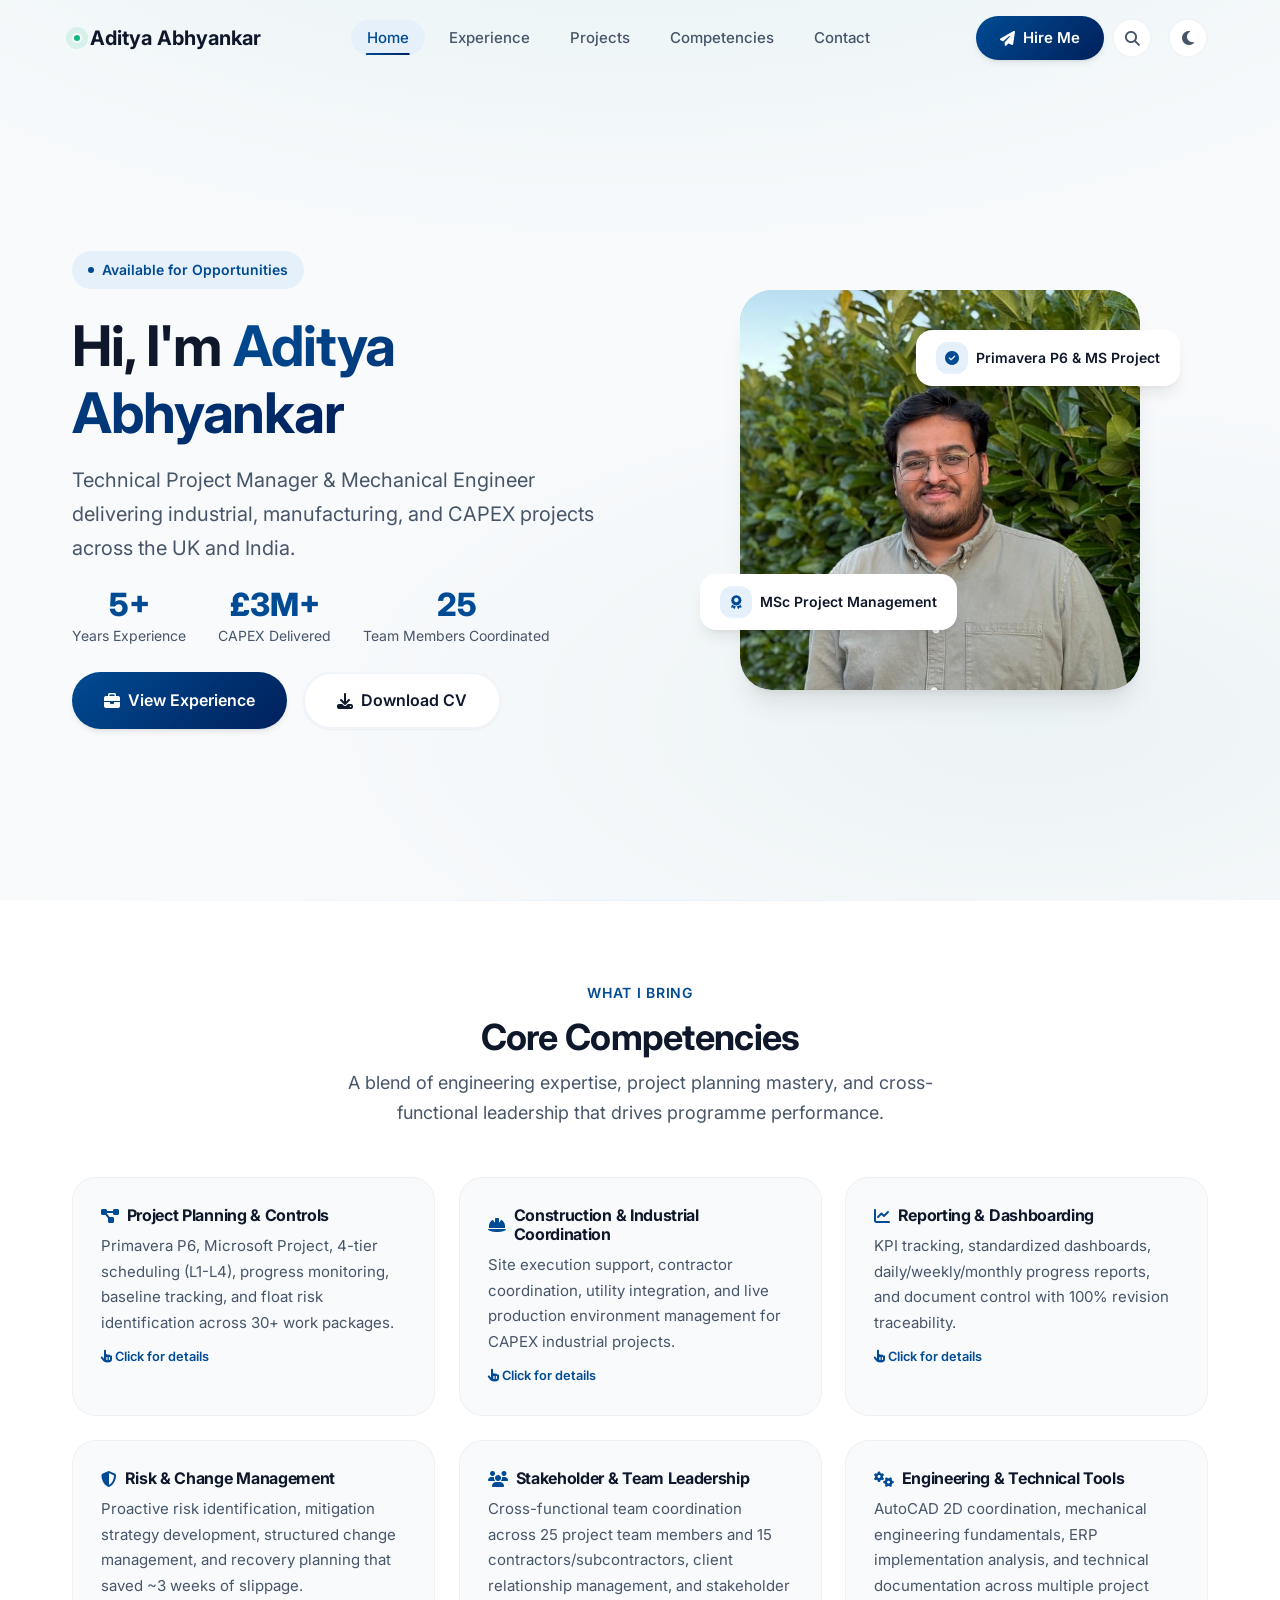
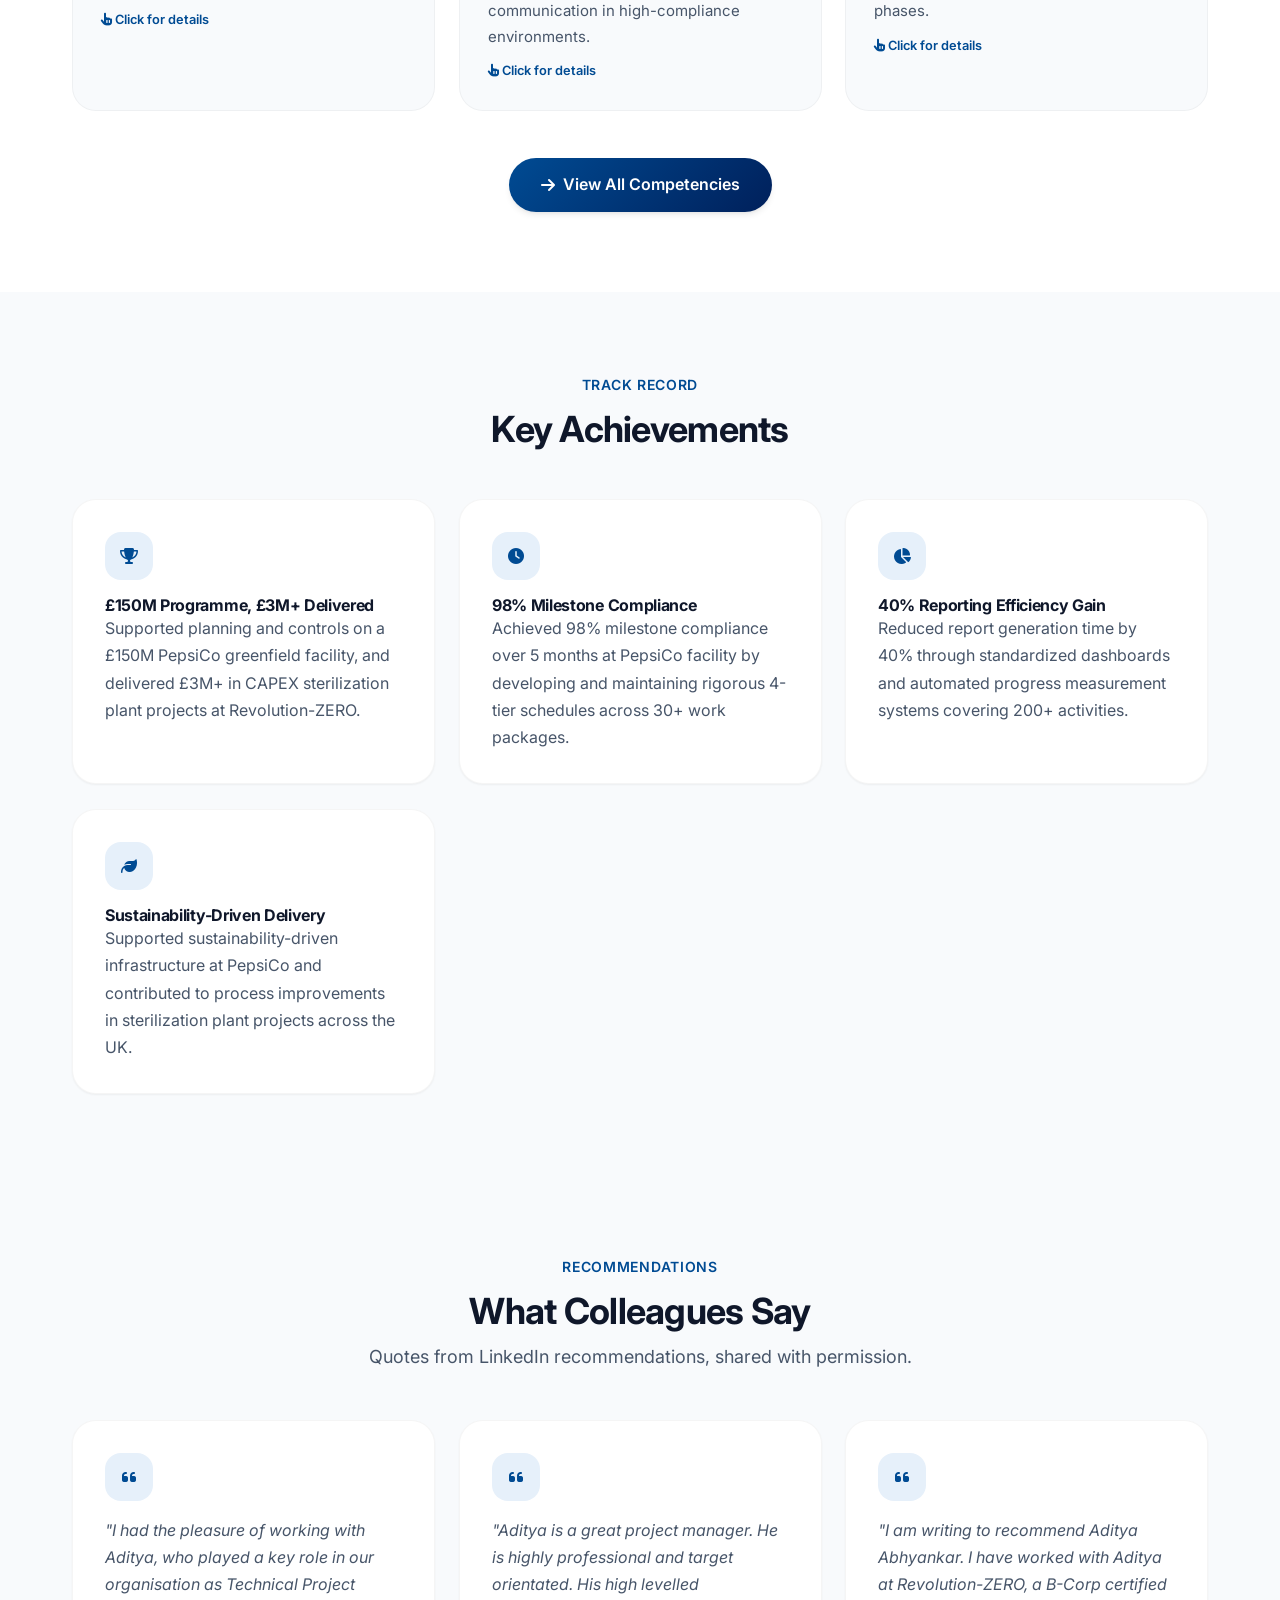
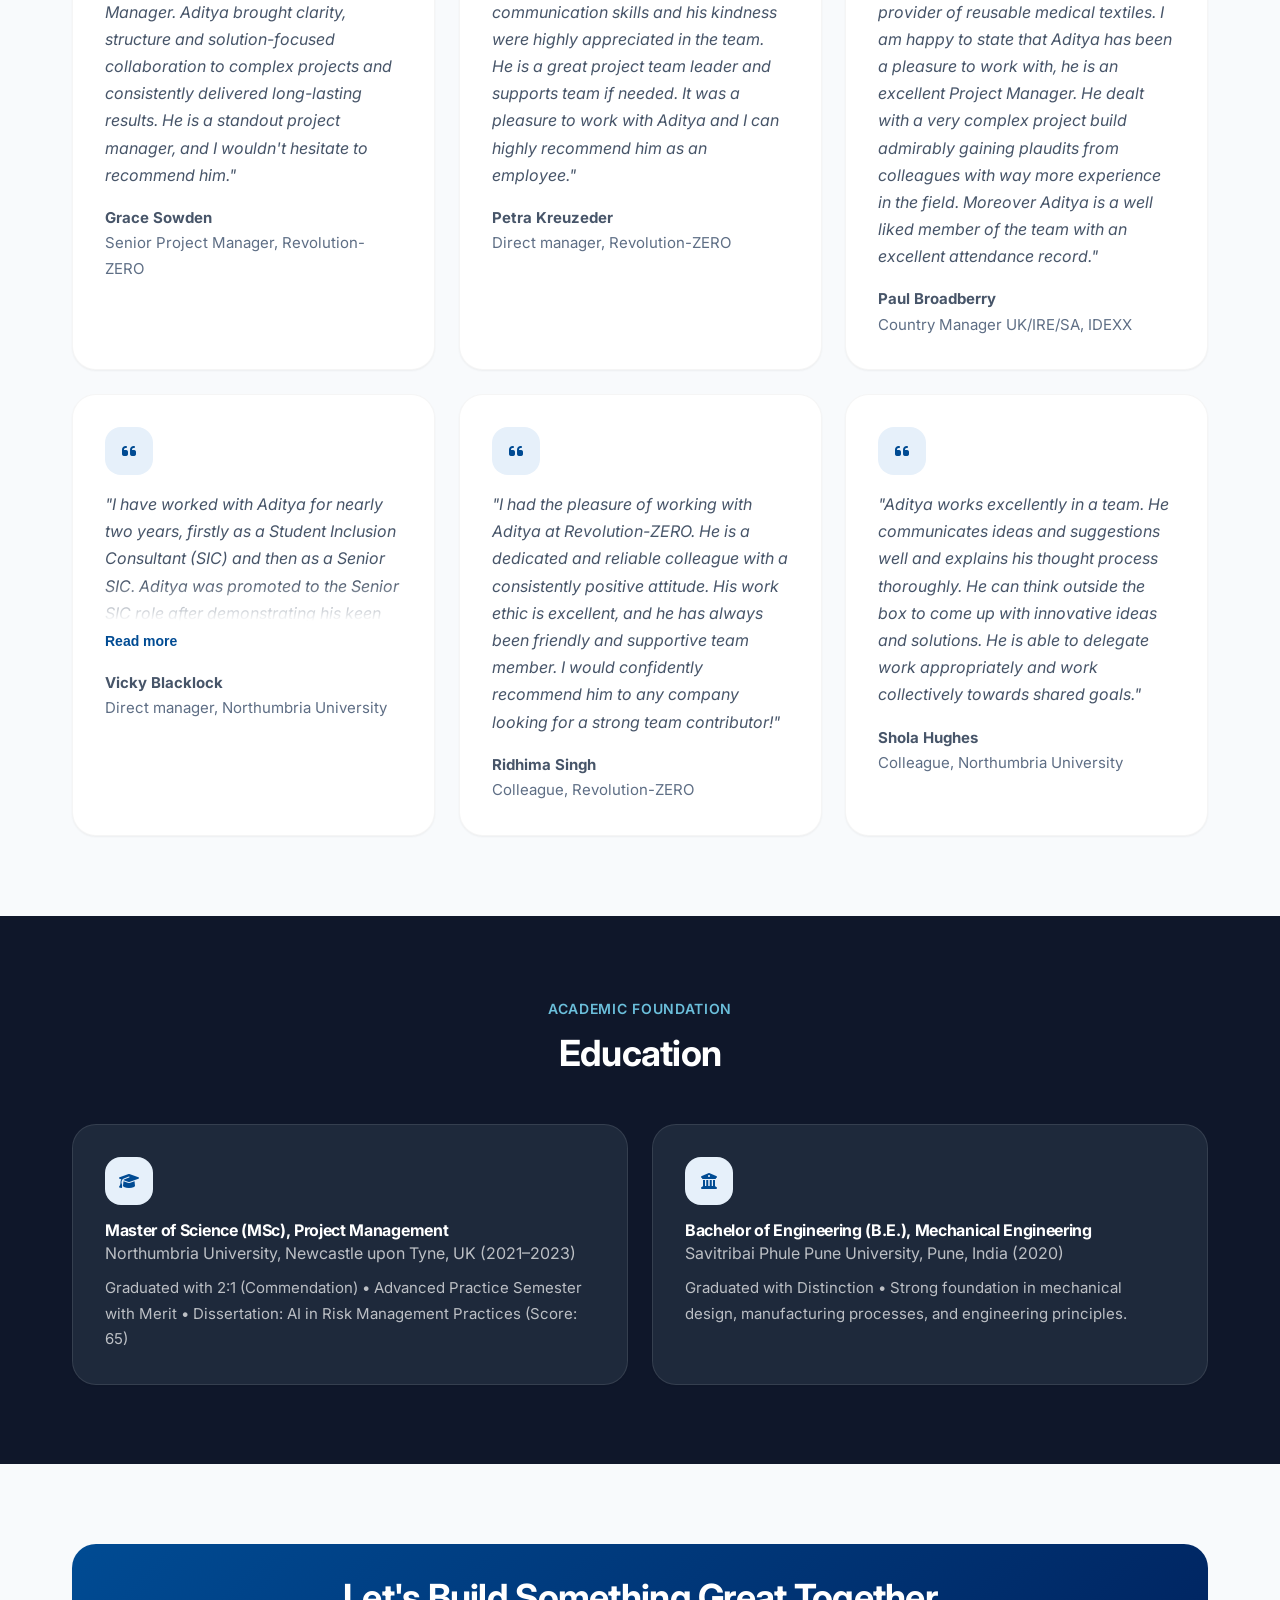
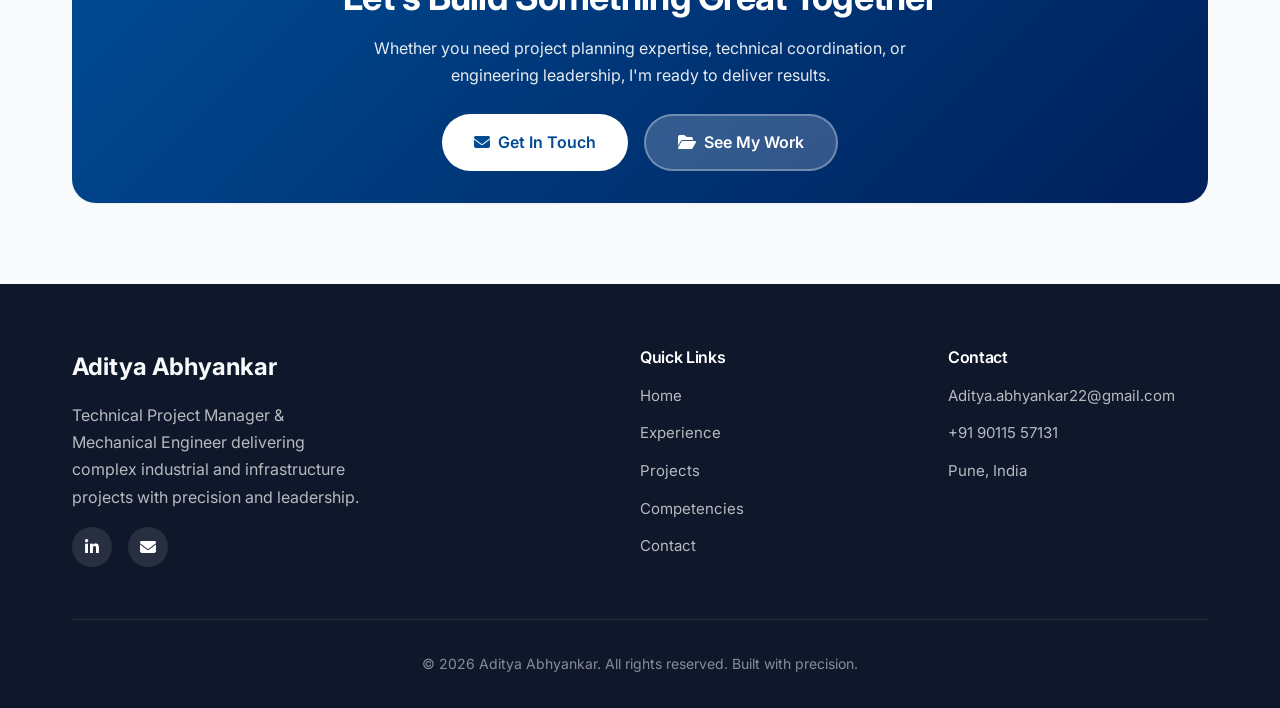
==== commit 6c654587: "Home: 4-tier scheduling, no certification badge, PepsiCo in past tense" ====
--- a/index.html
+++ b/index.html
@@ -134,7 +134,7 @@
             </div>
             <div class="floating-badge badge-1">
               <div class="icon"><i class="fas fa-check-circle"></i></div>
-              <span>Microsoft Project Specialist</span>
+              <span>Primavera P6 &amp; MS Project</span>
             </div>
             <div class="floating-badge badge-2">
               <div class="icon"><i class="fas fa-award"></i></div>
@@ -157,7 +157,7 @@
       <div class="competencies-grid">
         <div class="competency-card reveal stagger-1" data-modal="modal-planning" tabindex="0" role="button">
           <h4><i class="fas fa-project-diagram" style="color: var(--accent-primary);"></i> Project Planning & Controls</h4>
-          <p>Primavera P6, Microsoft Project, 3-tier scheduling (L1-L3), progress monitoring, baseline tracking, and float risk identification across 30+ work packages.</p>
+          <p>Primavera P6, Microsoft Project, 4-tier scheduling (L1-L4), progress monitoring, baseline tracking, and float risk identification across 30+ work packages.</p>
           <div style="margin-top:0.75rem;font-size:0.8rem;color:var(--accent-primary);font-weight:600;"><i class="fas fa-hand-pointer"></i> Click for details</div>
         </div>
         <div class="competency-card reveal stagger-2" data-modal="modal-construction" tabindex="0" role="button">
@@ -205,12 +205,12 @@
         <div class="card reveal stagger-1" data-modal="modal-achievement-1" tabindex="0" role="button">
           <div class="card-icon"><i class="fas fa-trophy"></i></div>
           <h4>£150M Programme, £3M+ Delivered</h4>
-          <p>Supporting planning and controls on a £150M PepsiCo Greenfield facility, and delivered £3M+ in CAPEX sterilization plant projects at Revolution-ZERO.</p>
+          <p>Supported planning and controls on a £150M PepsiCo greenfield facility, and delivered £3M+ in CAPEX sterilization plant projects at Revolution-ZERO.</p>
         </div>
         <div class="card reveal stagger-2" data-modal="modal-achievement-2" tabindex="0" role="button">
           <div class="card-icon"><i class="fas fa-clock"></i></div>
           <h4>98% Milestone Compliance</h4>
-          <p>Achieved 98% milestone compliance over 5 months at PepsiCo facility by developing and maintaining rigorous 3-tier schedules across 30+ work packages.</p>
+          <p>Achieved 98% milestone compliance over 5 months at PepsiCo facility by developing and maintaining rigorous 4-tier schedules across 30+ work packages.</p>
         </div>
         <div class="card reveal stagger-3" data-modal="modal-achievement-3" tabindex="0" role="button">
           <div class="card-icon"><i class="fas fa-chart-pie"></i></div>
@@ -366,13 +366,13 @@
         <ul>
           <li>Primavera P6 advanced scheduling with resource loading and cost integration</li>
           <li>Microsoft Project / Planner for agile and hybrid delivery models</li>
-          <li>3-tier scheduling architecture (L1 Master, L2 Summary, L3 Detailed)</li>
+          <li>4-tier scheduling architecture (L1 to L4)</li>
           <li>Progress S-curve development and earned value analysis</li>
           <li>Critical path analysis and float management</li>
           <li>Baseline maintenance and schedule variance reporting (±5% accuracy)</li>
           <li>Lookahead planning (daily/weekly) with subcontractor coordination</li>
         </ul>
-        <h4>Tools & Certifications</h4>
+        <h4>Tools</h4>
         <div class="modal-tags">
           <span class="modal-tag">Primavera P6</span>
           <span class="modal-tag">Microsoft Project</span>
@@ -542,15 +542,16 @@
     <div class="modal-content">
       <div class="modal-header"><h3 id="modal-achievement-1-title">£150M Programme, £3M+ Delivered</h3><button class="modal-close" aria-label="Close"><i class="fas fa-times"></i></button></div>
       <div class="modal-body">
-        <p>I'm currently supporting planning and project controls on a £150M programme, and previously delivered £3M+ in CAPEX projects directly. My portfolio spans:</p>
-        <ul>
+        <p>I now run the schedules for the Bisleri plant and the Schaeffler factory upgrades as Central Scheduler. Before that I supported planning and project controls on a £150M programme for PepsiCo, and earlier delivered £3M+ in CAPEX projects directly. My portfolio spans:</p>
+        <ul>
+          <li>Plant and factory upgrade schedules (Bisleri, Schaeffler)</li>
           <li>Industrial beverage manufacturing facilities (PepsiCo)</li>
           <li>Large-scale sterilization plant infrastructure (Revolution-ZERO, £3M+ CAPEX)</li>
           <li>ERP digital transformation programmes</li>
           <li>NHS enterprise IT migration projects</li>
           <li>University-wide diversity and inclusion strategic initiatives</li>
         </ul>
-        <p>My role has ranged from planning engineer and project coordinator to technical project manager, giving me end-to-end visibility across the project lifecycle.</p>
+        <p>My role has ranged from planning engineer and central scheduler to technical project manager, giving me end-to-end visibility across the project lifecycle.</p>
       </div>
     </div>
   </div>
@@ -559,7 +560,7 @@
     <div class="modal-content">
       <div class="modal-header"><h3 id="modal-achievement-2-title">98% Milestone Compliance</h3><button class="modal-close" aria-label="Close"><i class="fas fa-times"></i></button></div>
       <div class="modal-body">
-        <p>At the PepsiCo beverage manufacturing facility in Pune, India, I developed and maintained rigorous 3-tier schedules across 30+ work packages.</p>
+        <p>At the PepsiCo beverage manufacturing facility in Pune, India, I developed and maintained rigorous 4-tier schedules across 30+ work packages.</p>
         <ul>
           <li>Achieved 98% milestone compliance over a 5-month period</li>
           <li>Implemented progress measurement system covering 200+ activities</li>
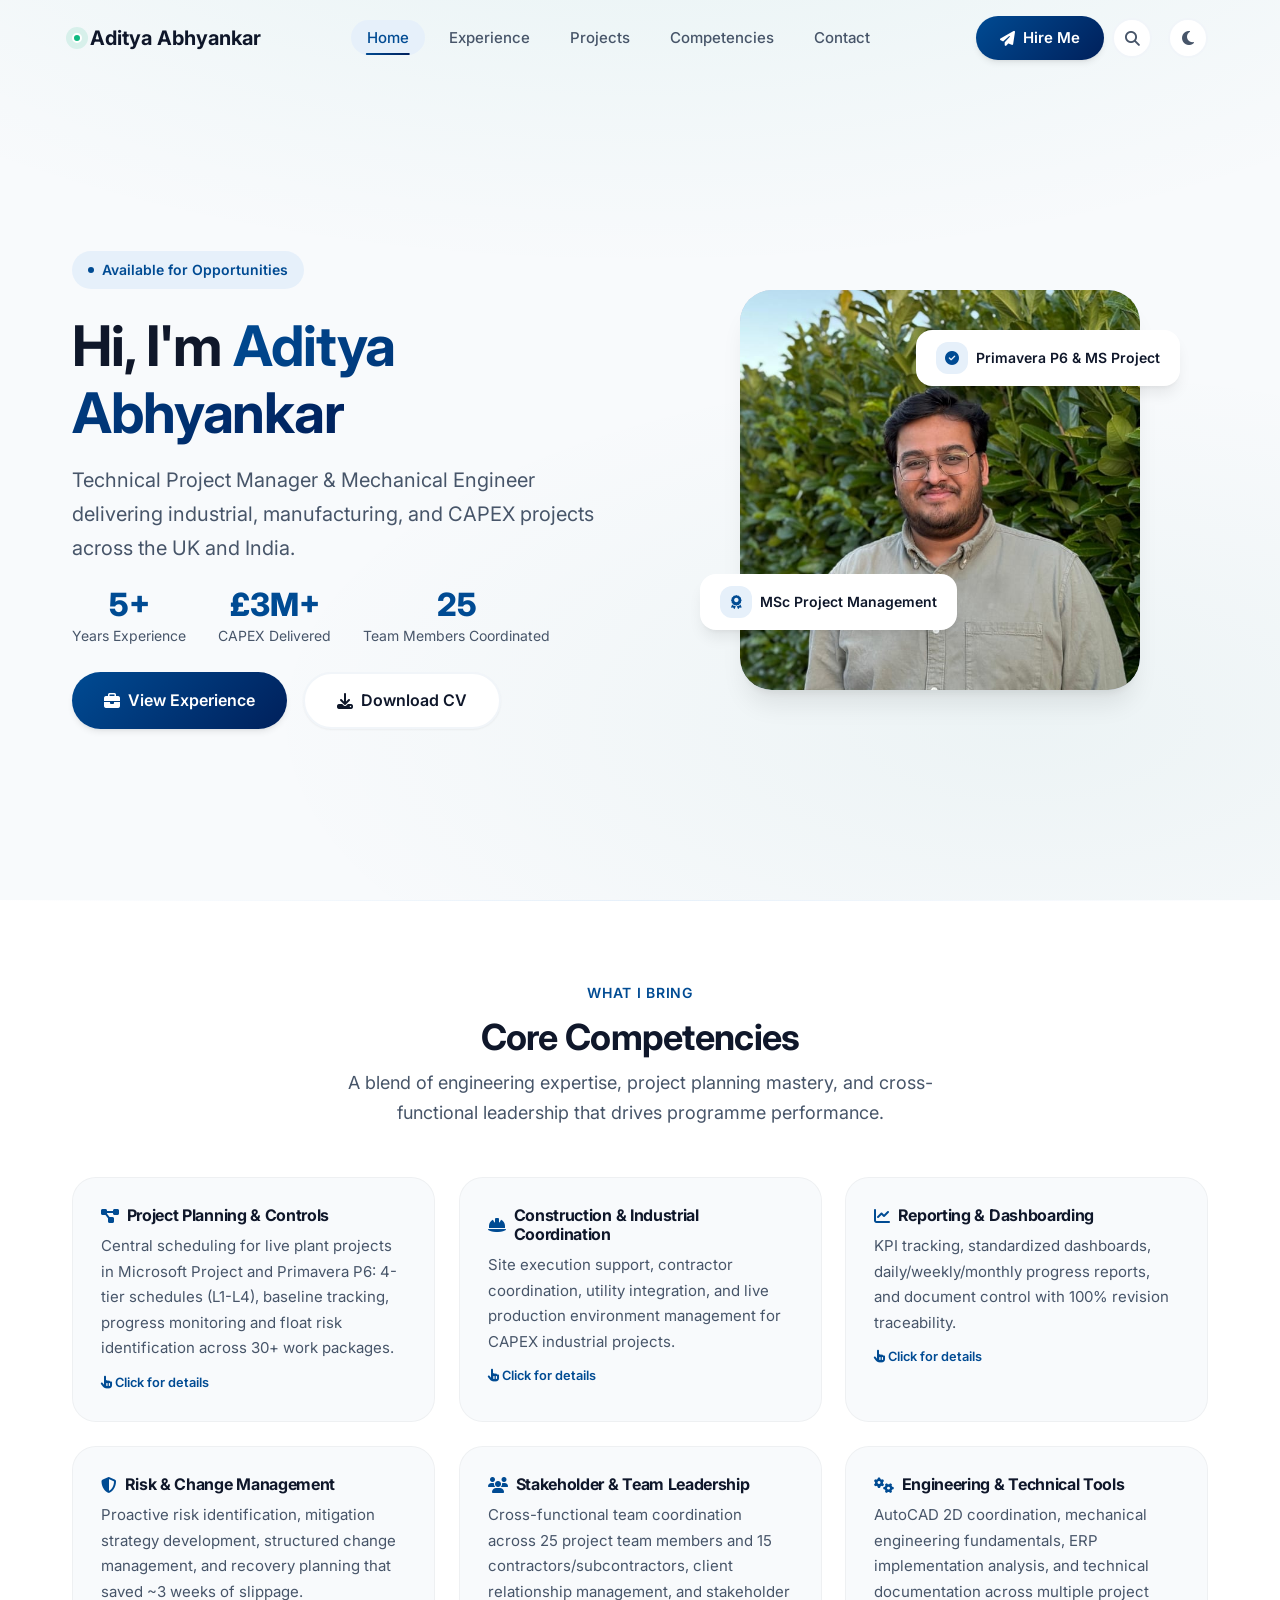
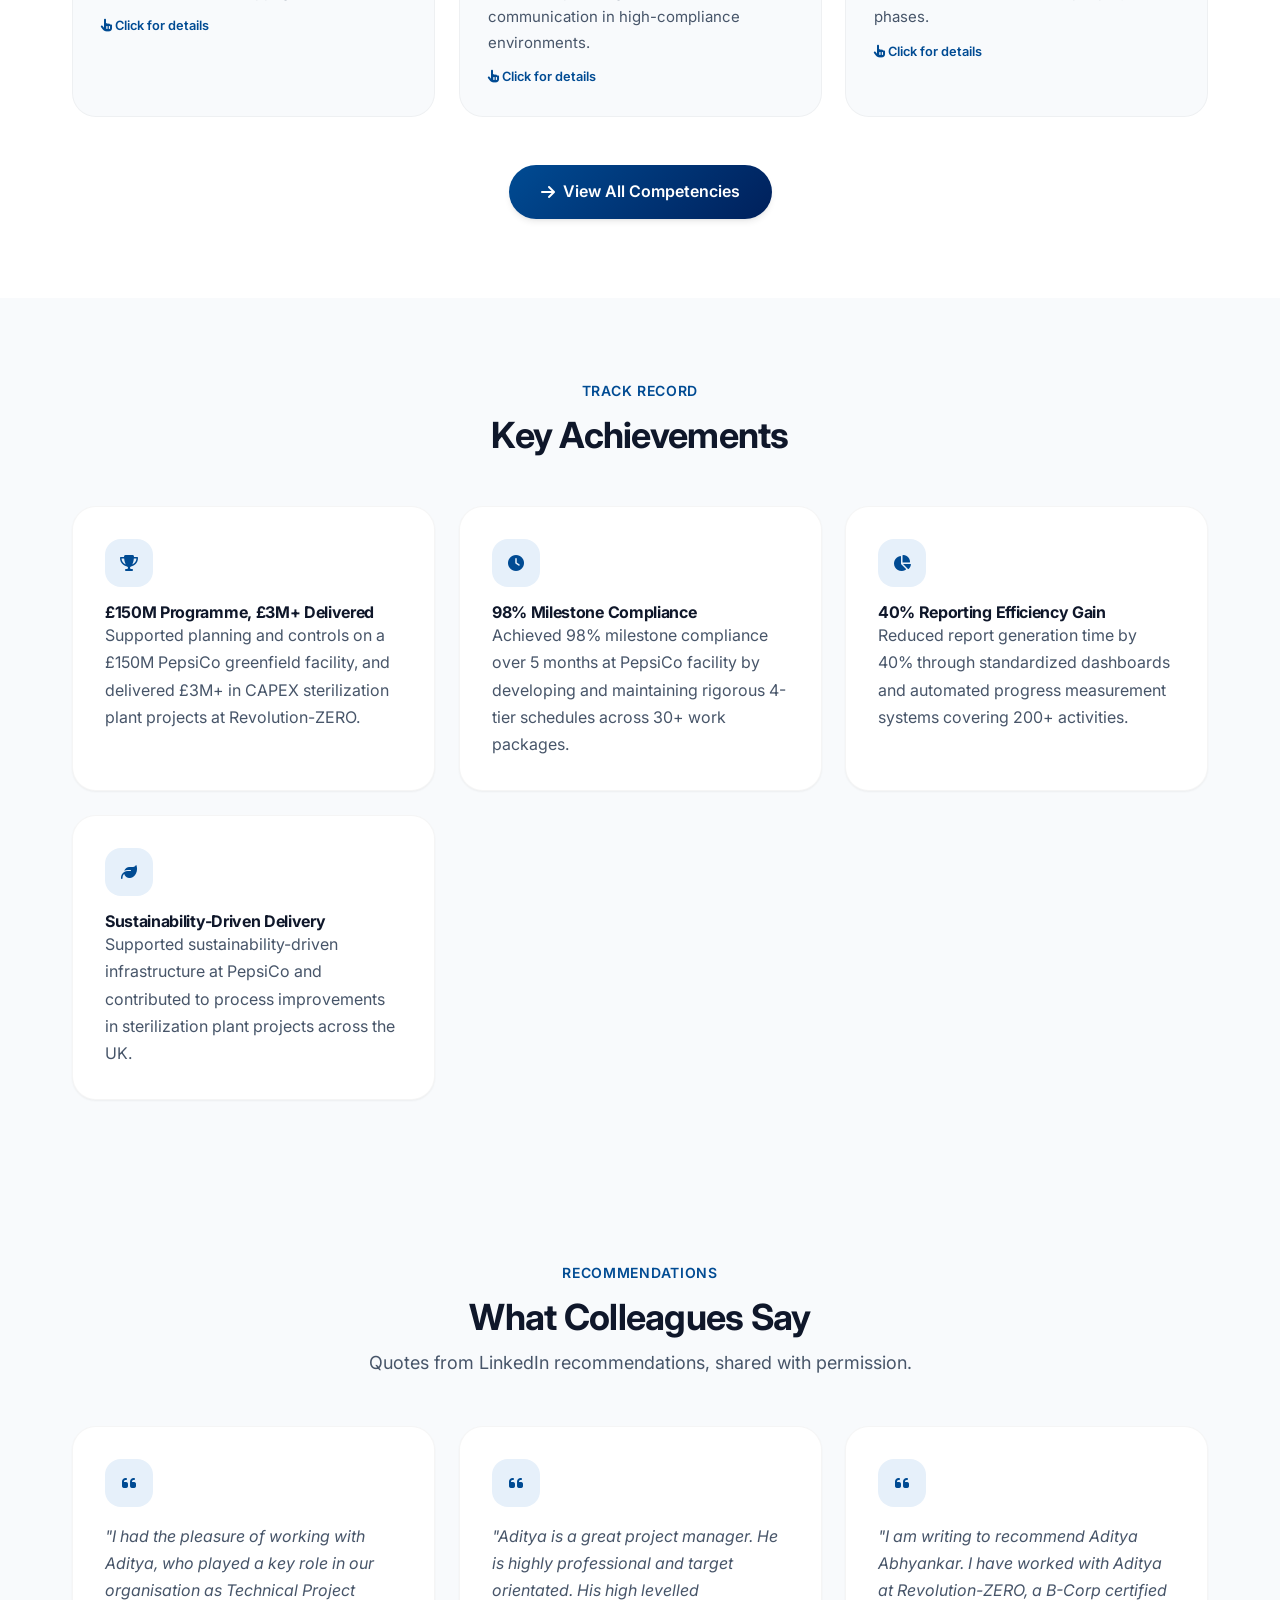
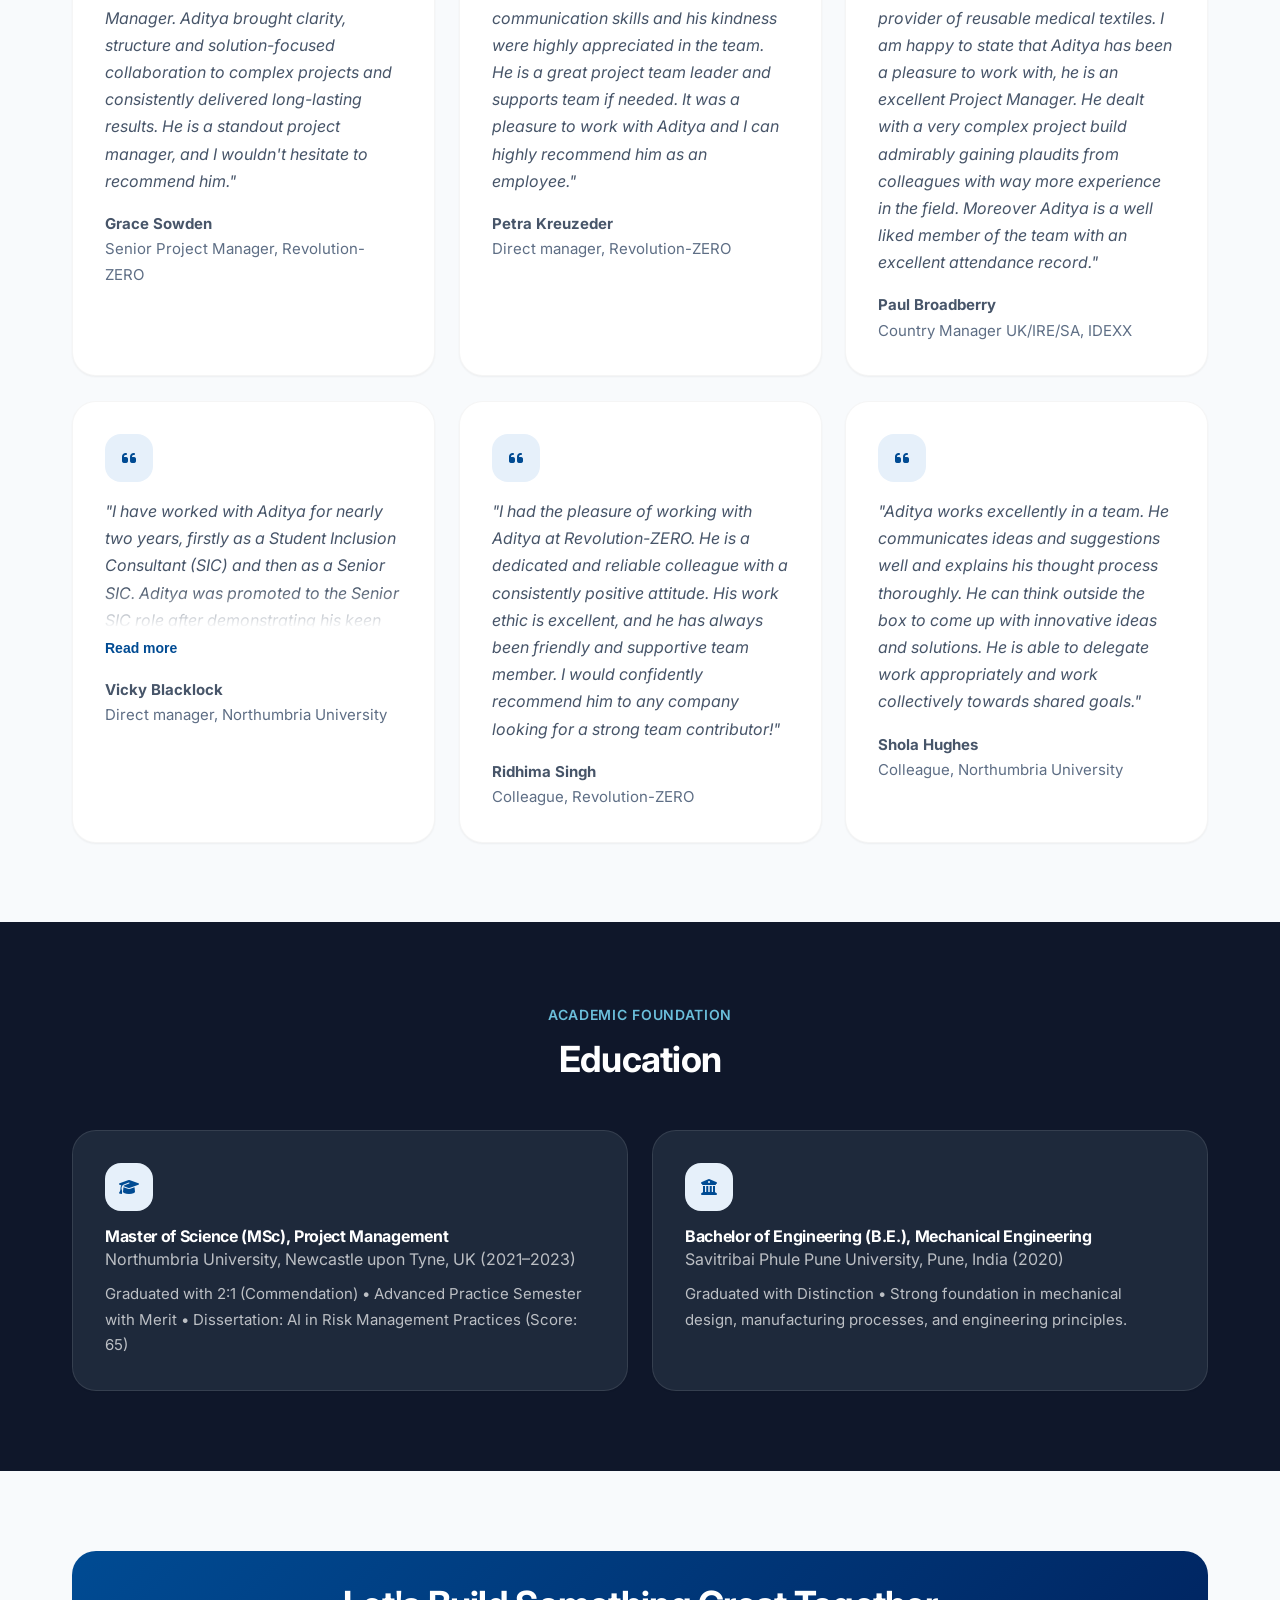
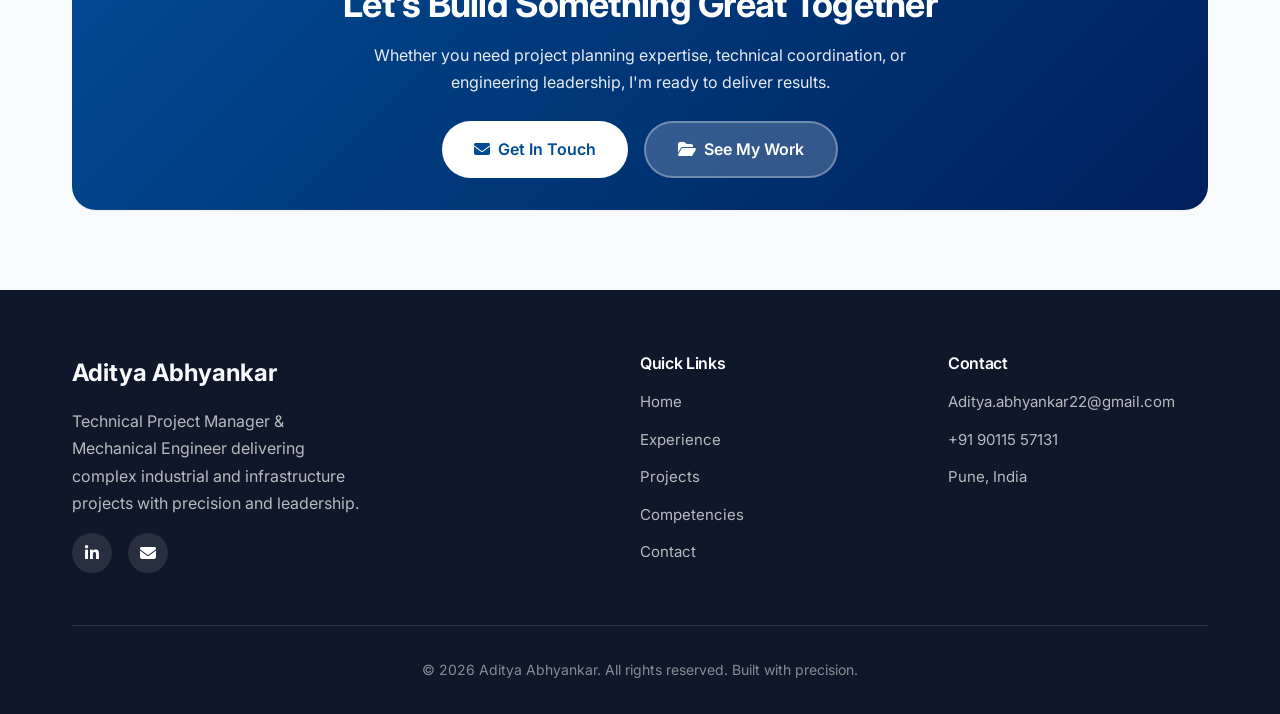
==== commit 5657d1ee: "Home: lead planning with MS Project, central scheduling and PM work; move EVA and P6 cost loading to" ====
--- a/index.html
+++ b/index.html
@@ -32,7 +32,7 @@
     "@context": "https://schema.org",
     "@type": "Person",
     "name": "Aditya Abhyankar",
-    "jobTitle": "Technical Project Manager & Mechanical Engineer",
+    "jobTitle": "Central Scheduler and Technical & Commercial Project Manager",
     "url": "https://aditya-abhyankar-portfolio-c3d9.vercel.app/",
     "image": "https://aditya-abhyankar-portfolio-c3d9.vercel.app/images/1000103738.jpg",
     "email": "mailto:Aditya.abhyankar22@gmail.com",
@@ -157,7 +157,7 @@
       <div class="competencies-grid">
         <div class="competency-card reveal stagger-1" data-modal="modal-planning" tabindex="0" role="button">
           <h4><i class="fas fa-project-diagram" style="color: var(--accent-primary);"></i> Project Planning & Controls</h4>
-          <p>Primavera P6, Microsoft Project, 4-tier scheduling (L1-L4), progress monitoring, baseline tracking, and float risk identification across 30+ work packages.</p>
+          <p>Central scheduling for live plant projects in Microsoft Project and Primavera P6: 4-tier schedules (L1-L4), baseline tracking, progress monitoring and float risk identification across 30+ work packages.</p>
           <div style="margin-top:0.75rem;font-size:0.8rem;color:var(--accent-primary);font-weight:600;"><i class="fas fa-hand-pointer"></i> Click for details</div>
         </div>
         <div class="competency-card reveal stagger-2" data-modal="modal-construction" tabindex="0" role="button">
@@ -364,10 +364,13 @@
         <p style="margin-bottom:1rem;">Deep expertise in enterprise-level project planning and controls across industrial and construction environments.</p>
         <h4>Key Capabilities</h4>
         <ul>
-          <li>Primavera P6 advanced scheduling with resource loading and cost integration</li>
+          <li>Central scheduling across live projects at once: master, package and tender event schedules for the Bisleri plant and three parallel work fronts at Schaeffler, 200+ activities each</li>
+          <li>Microsoft Project programme ownership: the integrated 1,500+ activity programme on PepsiCo's £150M plant, reported weekly against the approved baseline</li>
+          <li>Project management: scope, schedule, budget, risk register and change control on £3M+ of manufacturing CAPEX, reported to senior leadership</li>
+          <li>Primavera P6 scheduling: WBS, dependencies, critical path and baselines</li>
           <li>Microsoft Project / Planner for agile and hybrid delivery models</li>
           <li>4-tier scheduling architecture (L1 to L4)</li>
-          <li>Progress S-curve development and earned value analysis</li>
+          <li>Progress S-curve development</li>
           <li>Critical path analysis and float management</li>
           <li>Baseline maintenance and schedule variance reporting (±5% accuracy)</li>
           <li>Lookahead planning (daily/weekly) with subcontractor coordination</li>
--- a/css/style.css
+++ b/css/style.css
@@ -526,16 +526,6 @@
 .skill-header { display: flex; justify-content: space-between; align-items: center; }
 .skill-name { font-weight: 600; font-size: 0.9375rem; }
 .skill-percent { font-size: 0.875rem; font-weight: 700; color: var(--accent-primary); }
-.skill-bar { height: 8px; background: var(--bg-primary); border-radius: 4px; overflow: hidden; }
-.skill-bar-fill {
-  height: 100%; background: var(--accent-gradient); border-radius: 4px; width: 0;
-  transition: width var(--duration-slower) var(--ease-out-expo); position: relative; overflow: hidden;
-}
-.skill-bar-fill::after {
-  content: ''; position: absolute; top: 0; left: 0; right: 0; bottom: 0;
-  background: linear-gradient(90deg, transparent, rgba(255,255,255,0.3), transparent);
-  animation: shimmer 1.2s infinite;
-}
 
 /* ---- Contact ---- */
 .contact-grid { display: grid; grid-template-columns: 1fr 1.3fr; gap: 3rem; align-items: start; }
@@ -628,10 +618,6 @@
 @keyframes float {
   0%, 100% { transform: translateY(0); }
   50% { transform: translateY(-15px); }
-}
-@keyframes shimmer {
-  0% { transform: translateX(-100%); }
-  100% { transform: translateX(100%); }
 }
 
 .reveal { opacity: 0; transform: translateY(30px); transition: all var(--duration-slow) var(--ease-out-expo); will-change: transform, opacity; }
@@ -796,8 +782,6 @@
 [data-theme="dark"] .skills-category-title { color: var(--text-primary); }
 [data-theme="dark"] .skill-name { color: var(--text-primary); }
 [data-theme="dark"] .skill-percent { color: #60a5fa; }
-[data-theme="dark"] .skill-bar { background: rgba(255,255,255,0.08); }
-[data-theme="dark"] .skill-bar-fill { background: linear-gradient(90deg, #2563eb, #3b82f6); }
 [data-theme="dark"] .contact-card { background: var(--bg-dark-soft); border-color: rgba(255,255,255,0.06); }
 [data-theme="dark"] .contact-card:hover { border-color: rgba(59, 130, 246, 0.3); box-shadow: 0 10px 25px -5px rgba(0,0,0,0.4); }
 [data-theme="dark"] .contact-icon { background: rgba(59, 130, 246, 0.2); color: #60a5fa; }
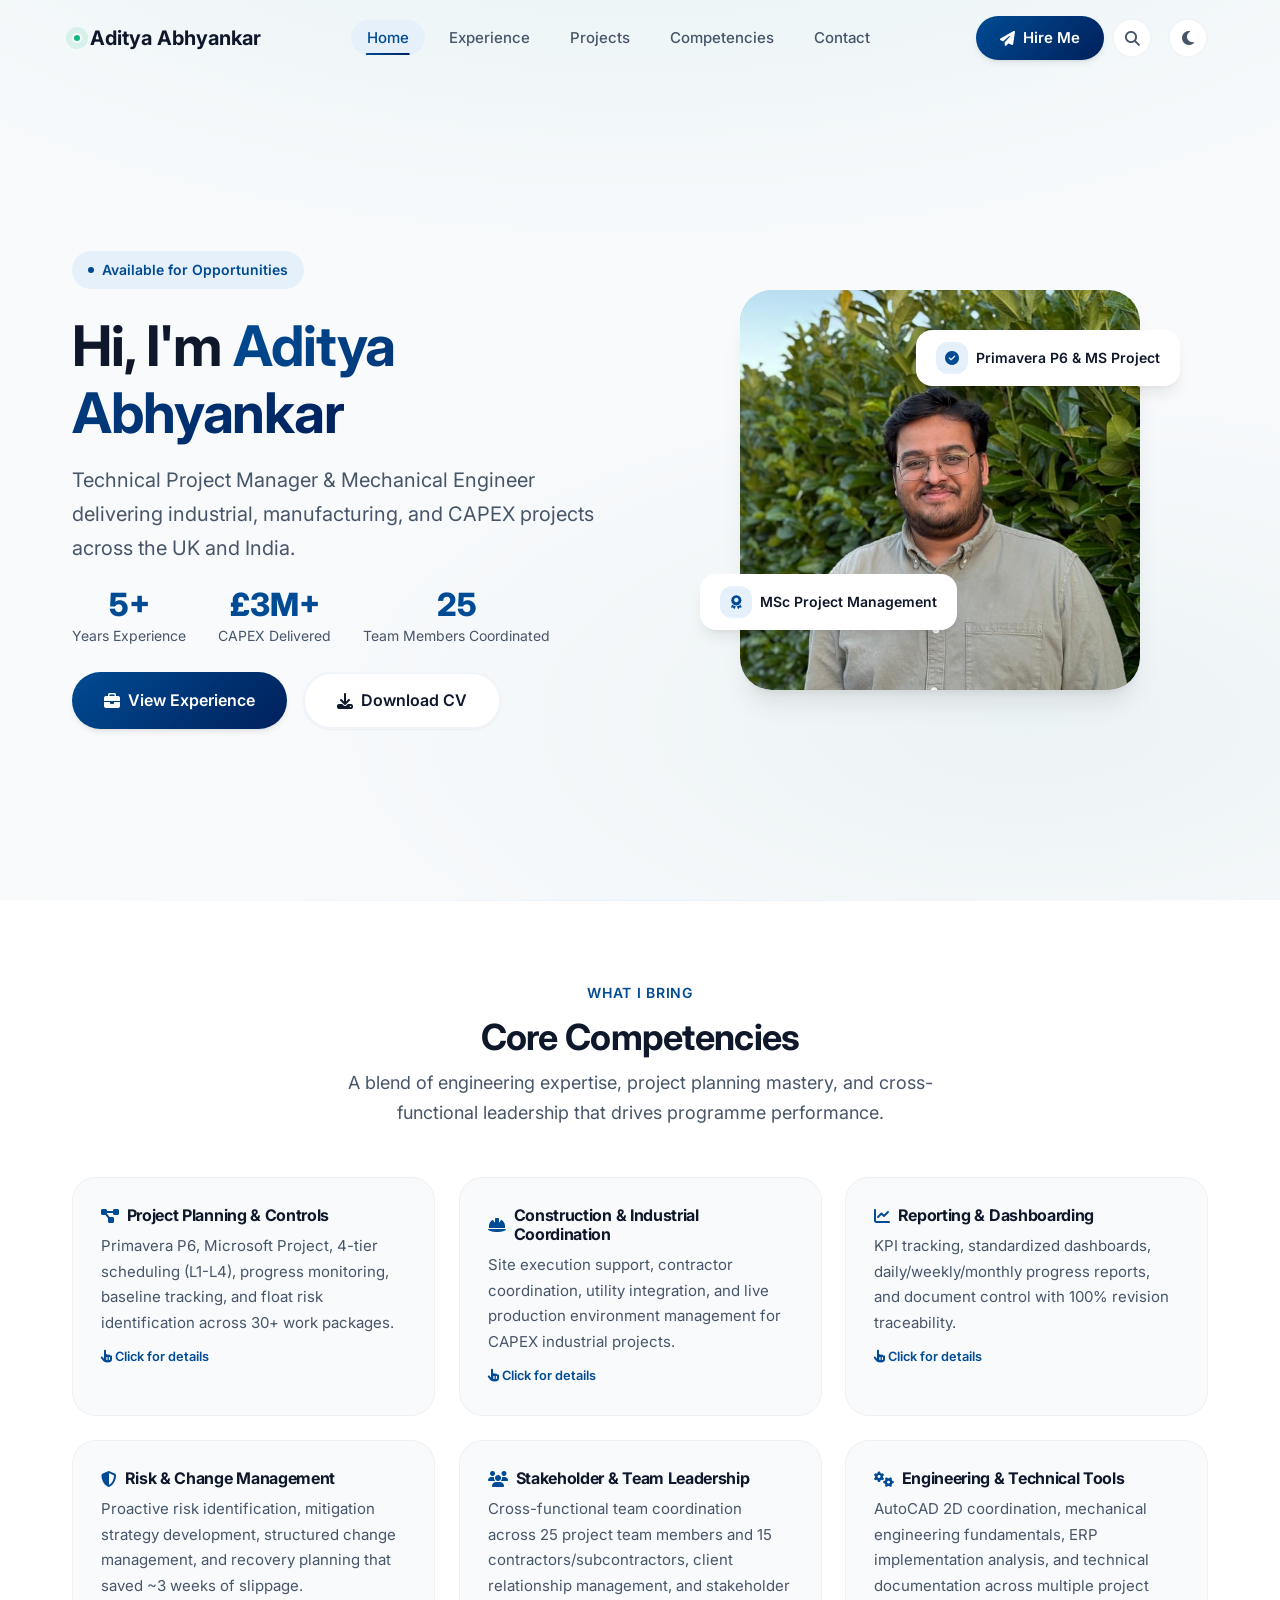
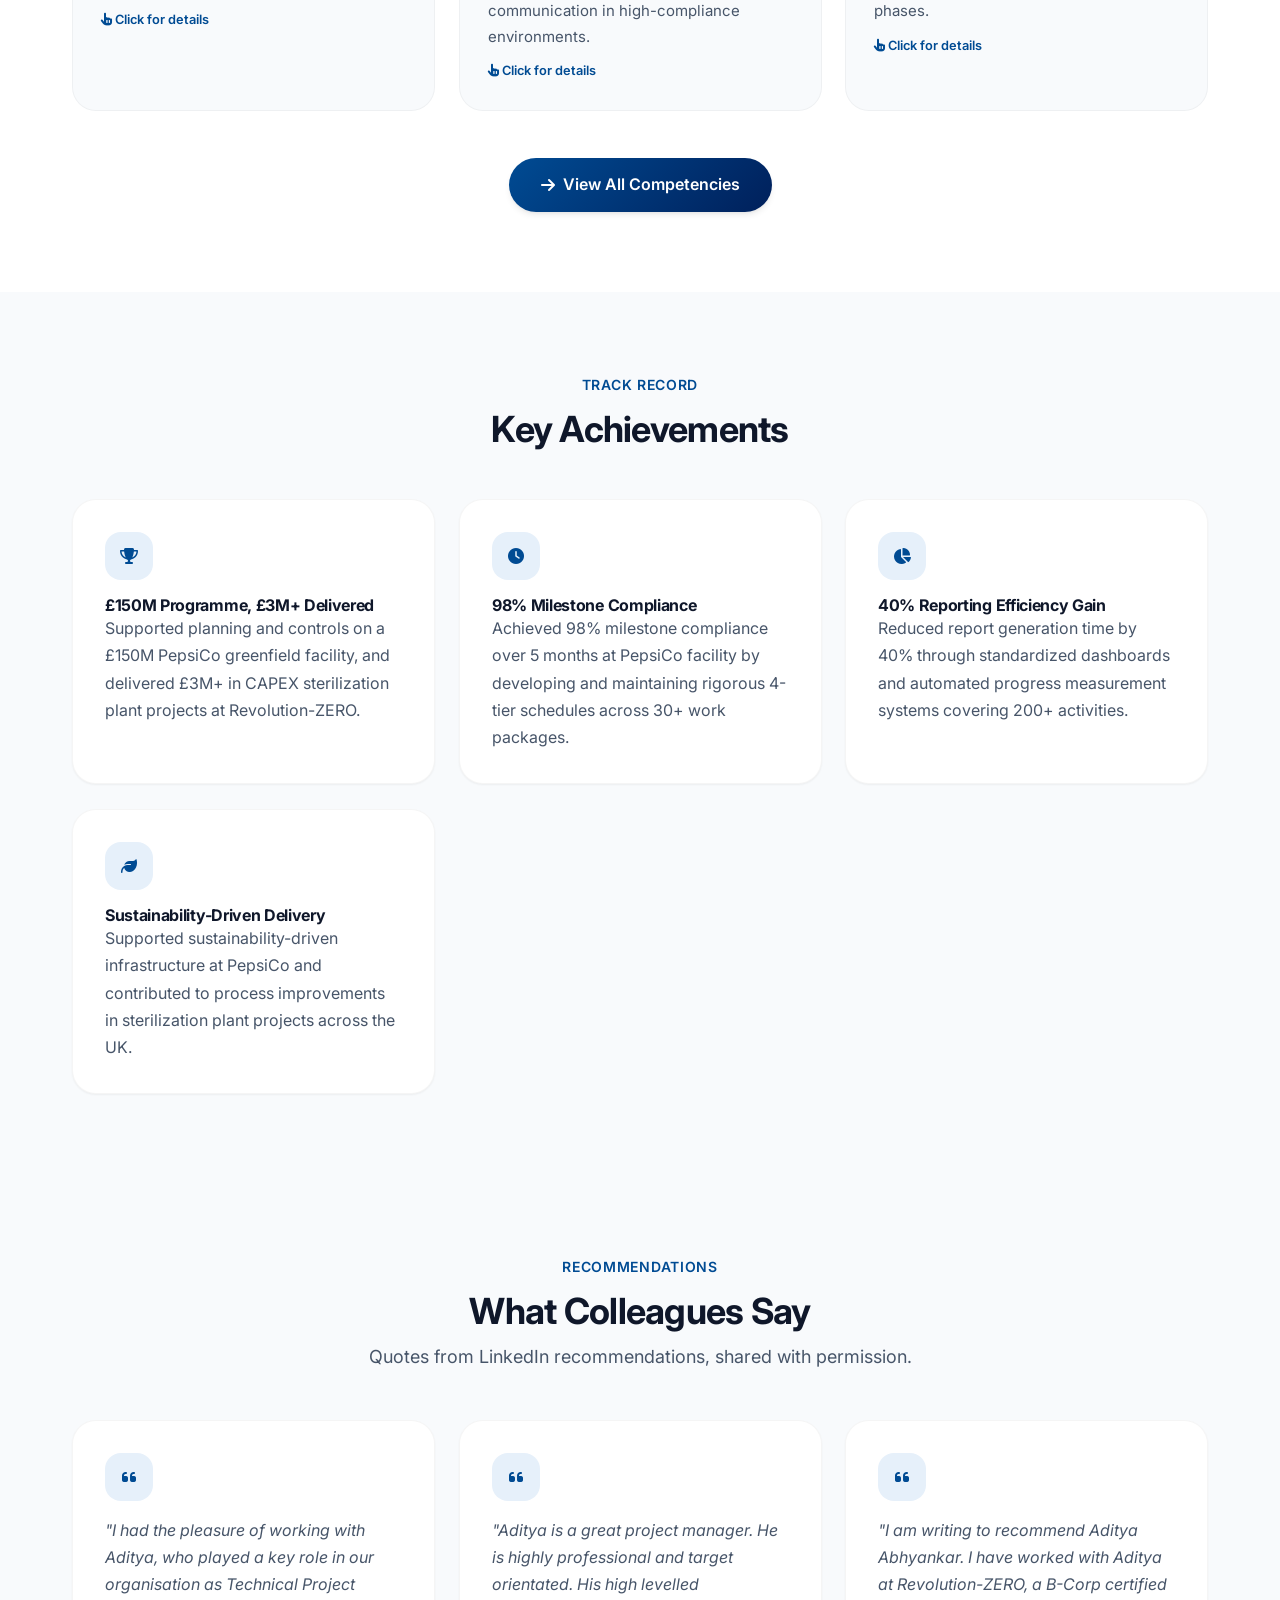
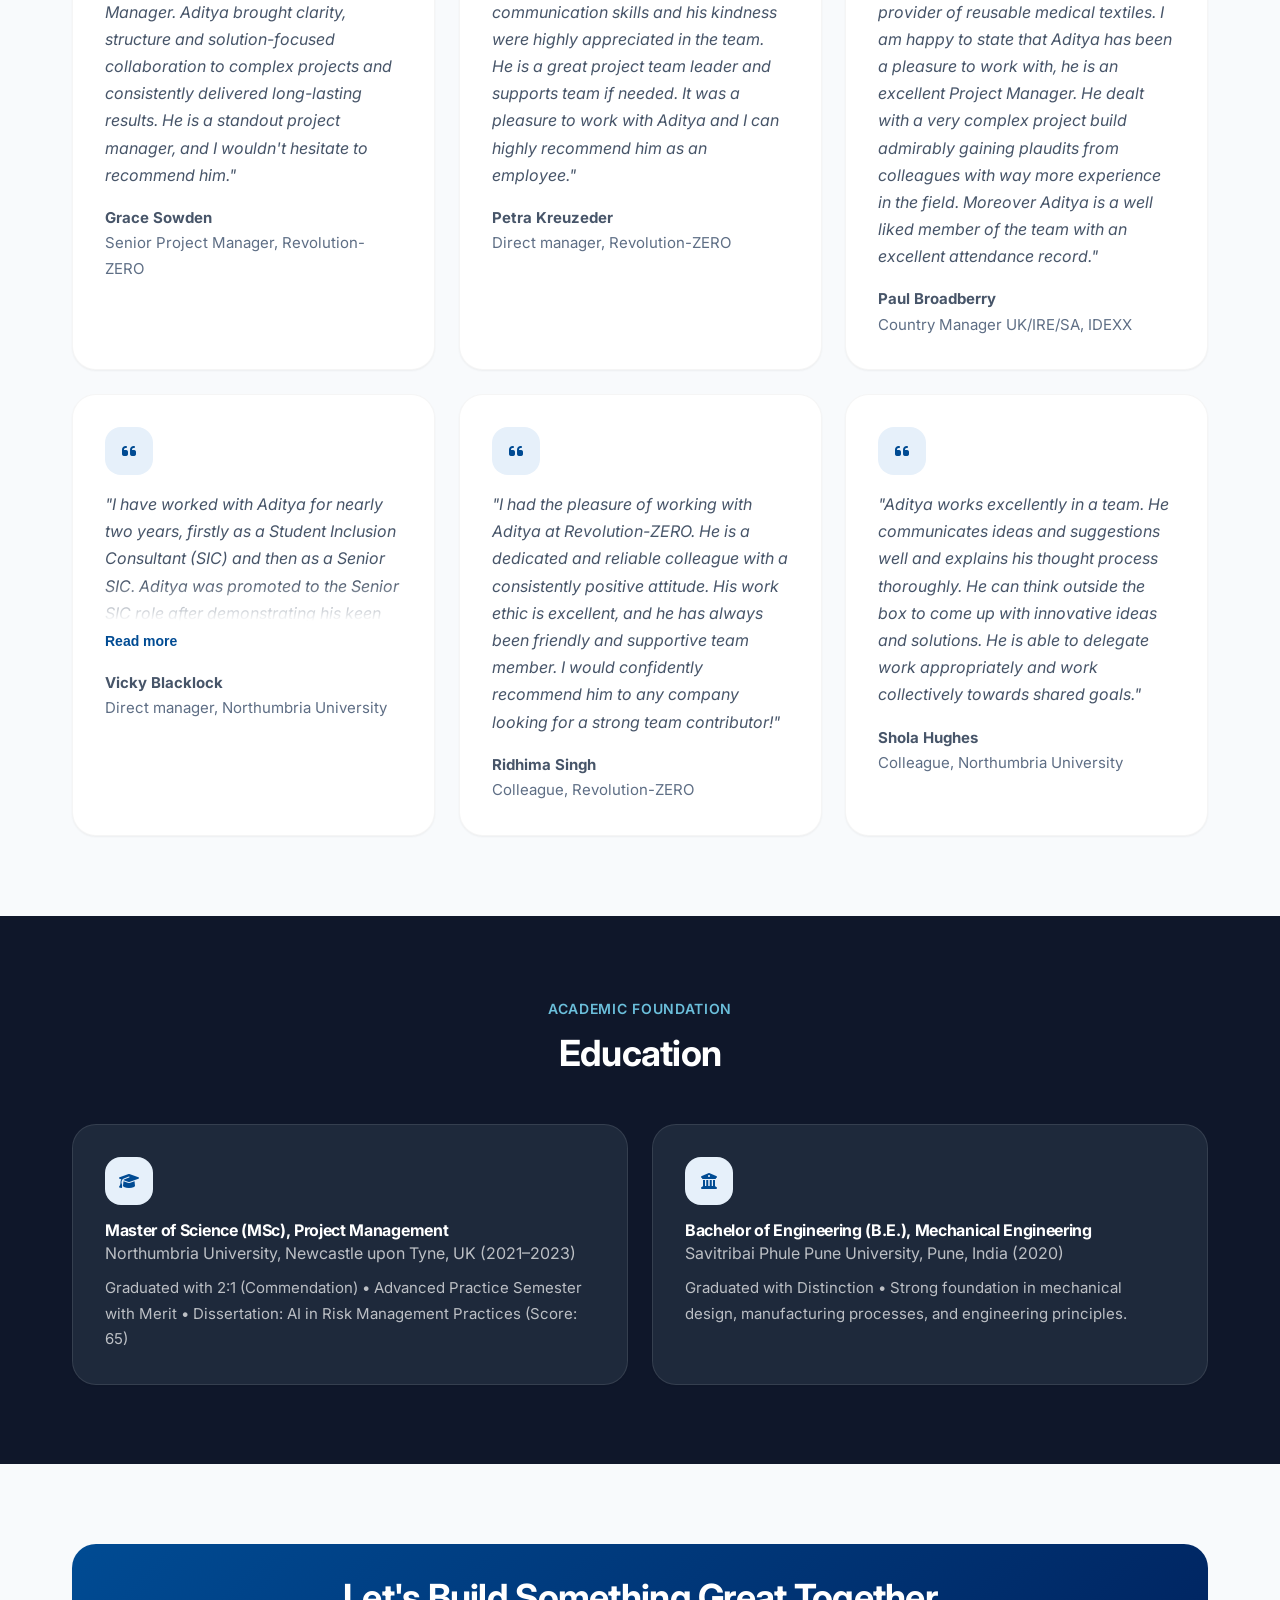
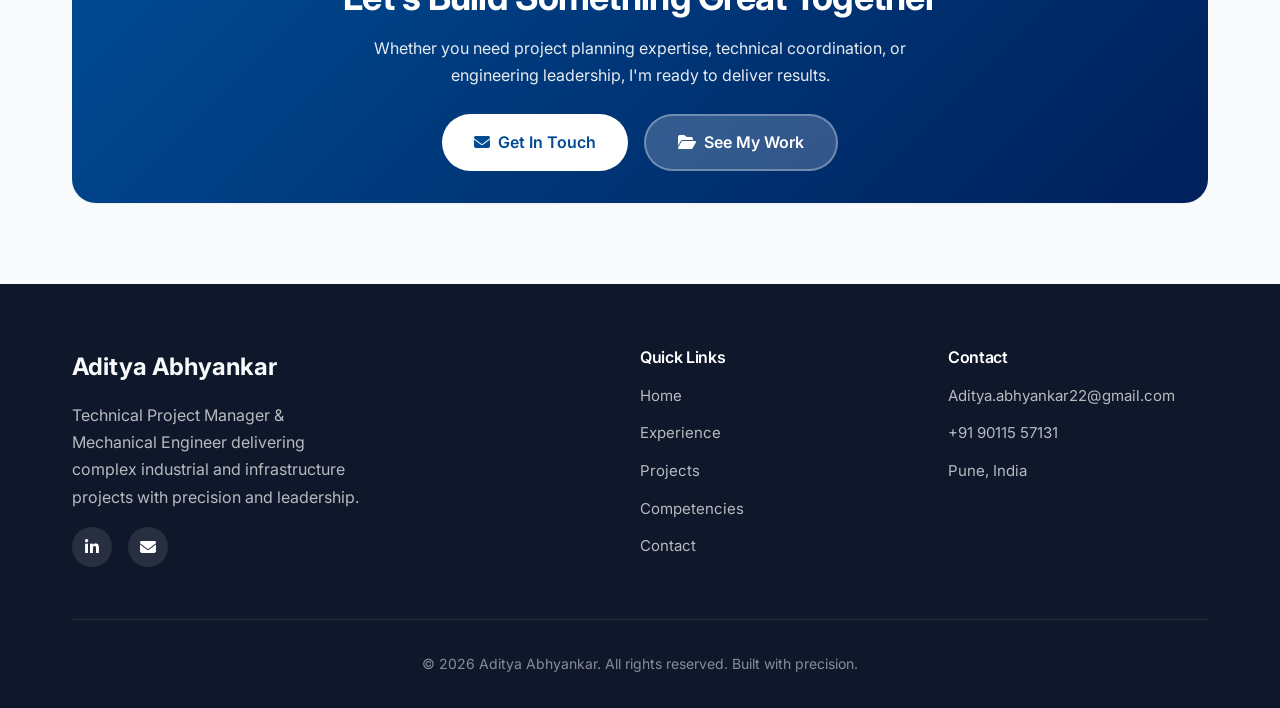
==== commit bc1f7444: "Structured data: set job title to Central Scheduler and Technical & Commercial Project Manager" ====
--- a/index.html
+++ b/index.html
@@ -157,7 +157,7 @@
       <div class="competencies-grid">
         <div class="competency-card reveal stagger-1" data-modal="modal-planning" tabindex="0" role="button">
           <h4><i class="fas fa-project-diagram" style="color: var(--accent-primary);"></i> Project Planning & Controls</h4>
-          <p>Central scheduling for live plant projects in Microsoft Project and Primavera P6: 4-tier schedules (L1-L4), baseline tracking, progress monitoring and float risk identification across 30+ work packages.</p>
+          <p>Primavera P6, Microsoft Project, 4-tier scheduling (L1-L4), progress monitoring, baseline tracking, and float risk identification across 30+ work packages.</p>
           <div style="margin-top:0.75rem;font-size:0.8rem;color:var(--accent-primary);font-weight:600;"><i class="fas fa-hand-pointer"></i> Click for details</div>
         </div>
         <div class="competency-card reveal stagger-2" data-modal="modal-construction" tabindex="0" role="button">
@@ -364,13 +364,10 @@
         <p style="margin-bottom:1rem;">Deep expertise in enterprise-level project planning and controls across industrial and construction environments.</p>
         <h4>Key Capabilities</h4>
         <ul>
-          <li>Central scheduling across live projects at once: master, package and tender event schedules for the Bisleri plant and three parallel work fronts at Schaeffler, 200+ activities each</li>
-          <li>Microsoft Project programme ownership: the integrated 1,500+ activity programme on PepsiCo's £150M plant, reported weekly against the approved baseline</li>
-          <li>Project management: scope, schedule, budget, risk register and change control on £3M+ of manufacturing CAPEX, reported to senior leadership</li>
-          <li>Primavera P6 scheduling: WBS, dependencies, critical path and baselines</li>
+          <li>Primavera P6 advanced scheduling with resource loading and cost integration</li>
           <li>Microsoft Project / Planner for agile and hybrid delivery models</li>
           <li>4-tier scheduling architecture (L1 to L4)</li>
-          <li>Progress S-curve development</li>
+          <li>Progress S-curve development and earned value analysis</li>
           <li>Critical path analysis and float management</li>
           <li>Baseline maintenance and schedule variance reporting (±5% accuracy)</li>
           <li>Lookahead planning (daily/weekly) with subcontractor coordination</li>
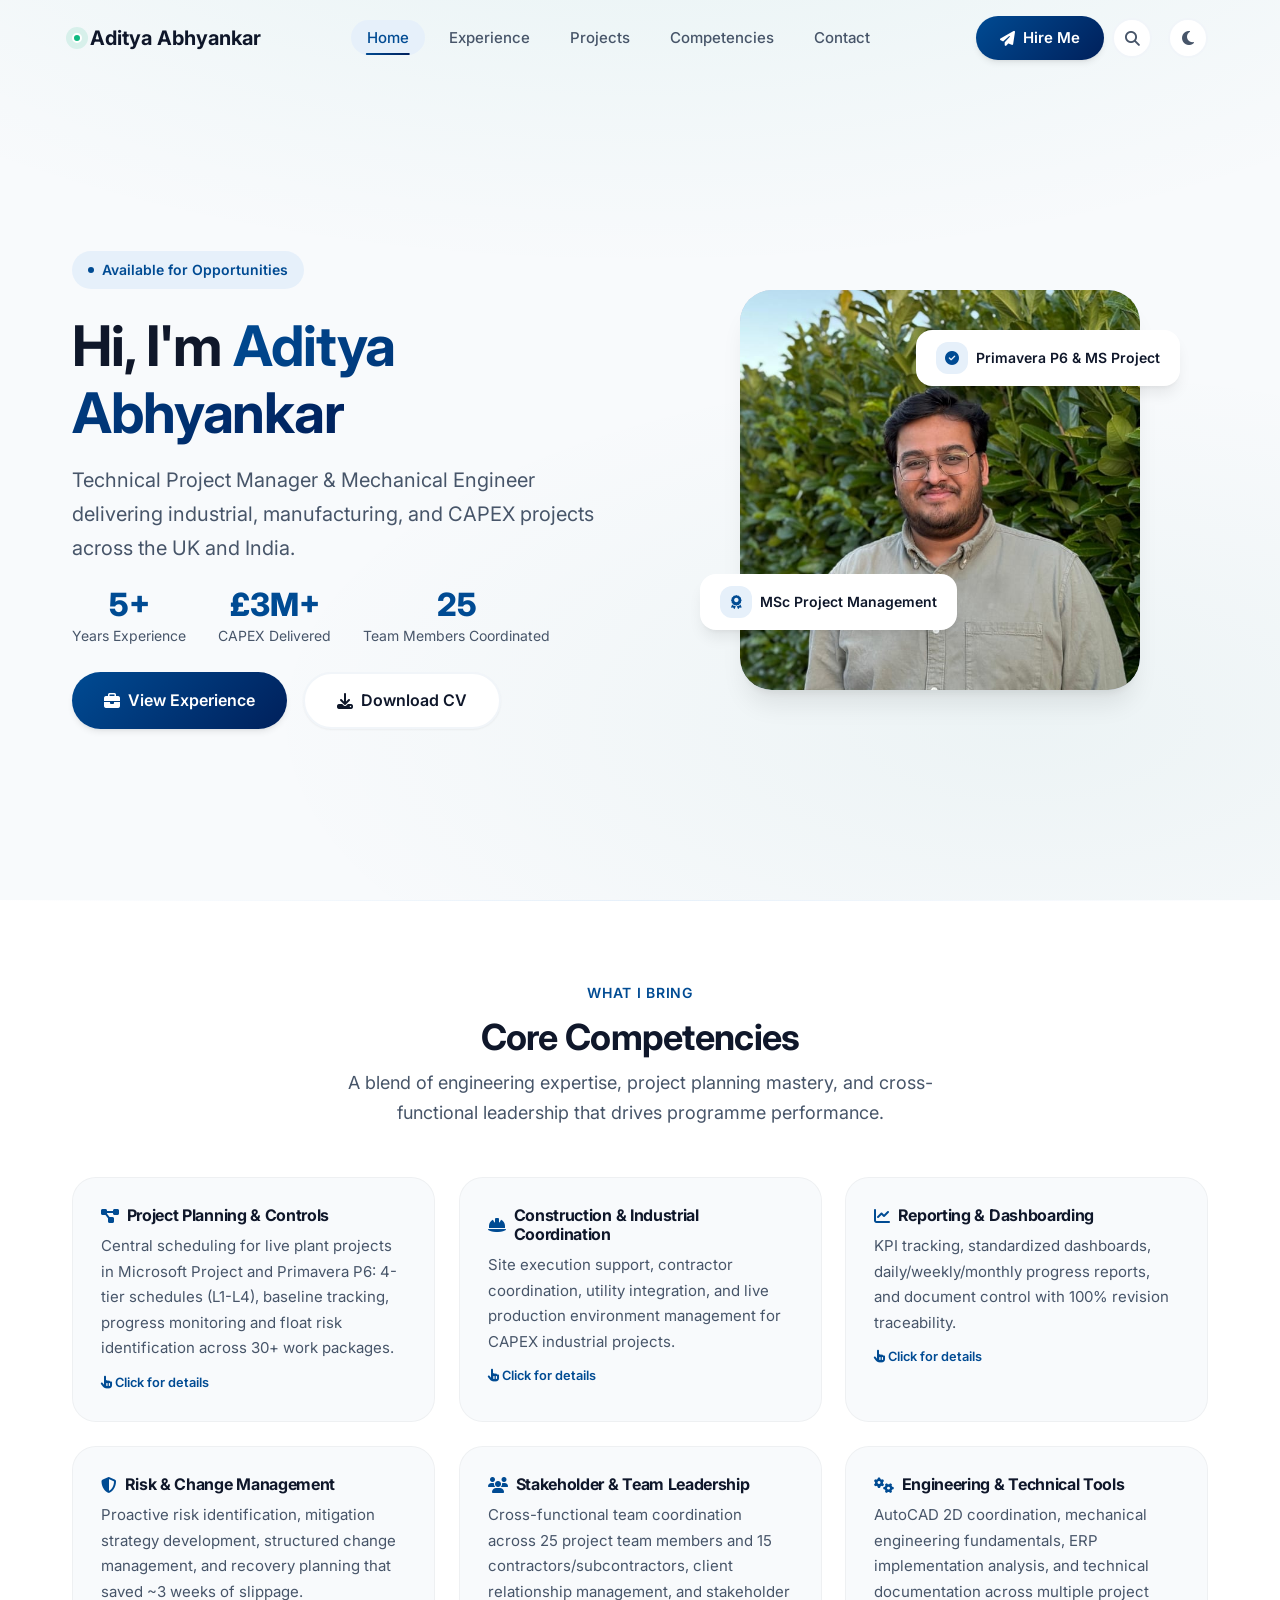
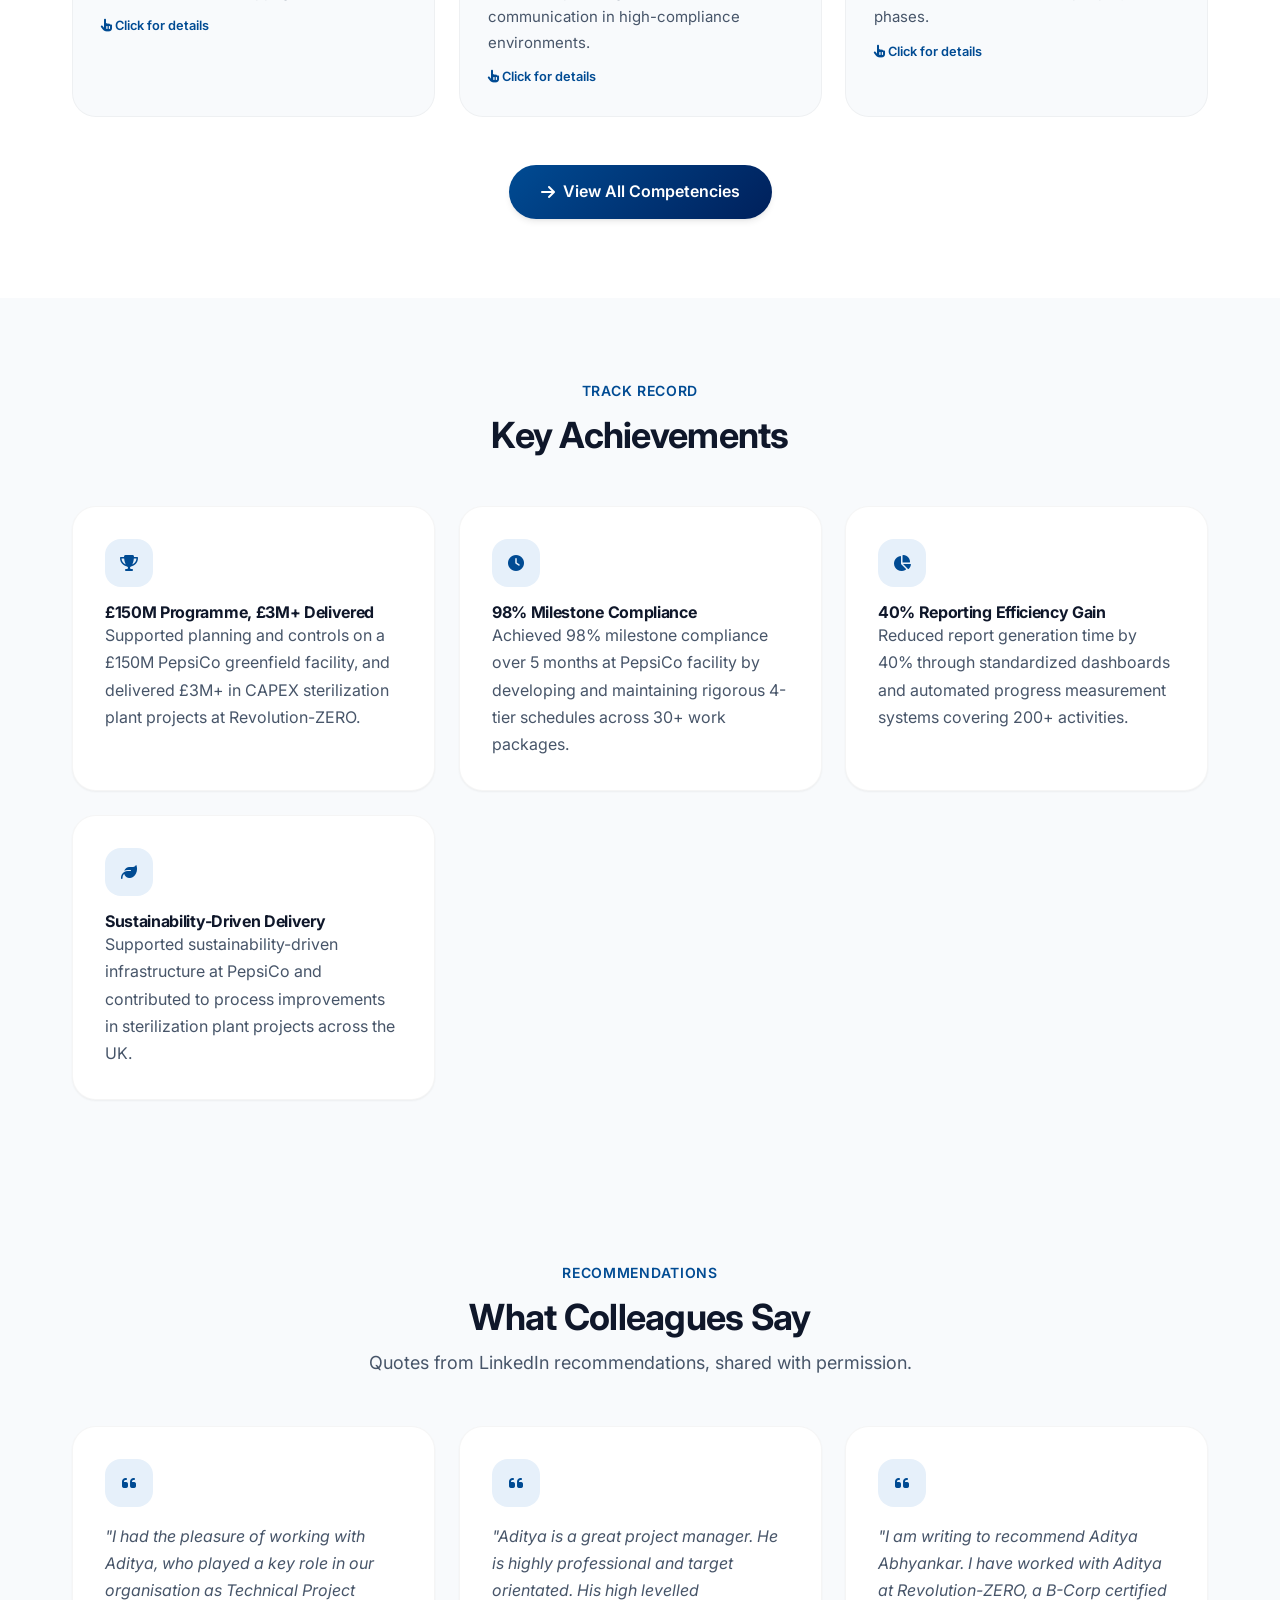
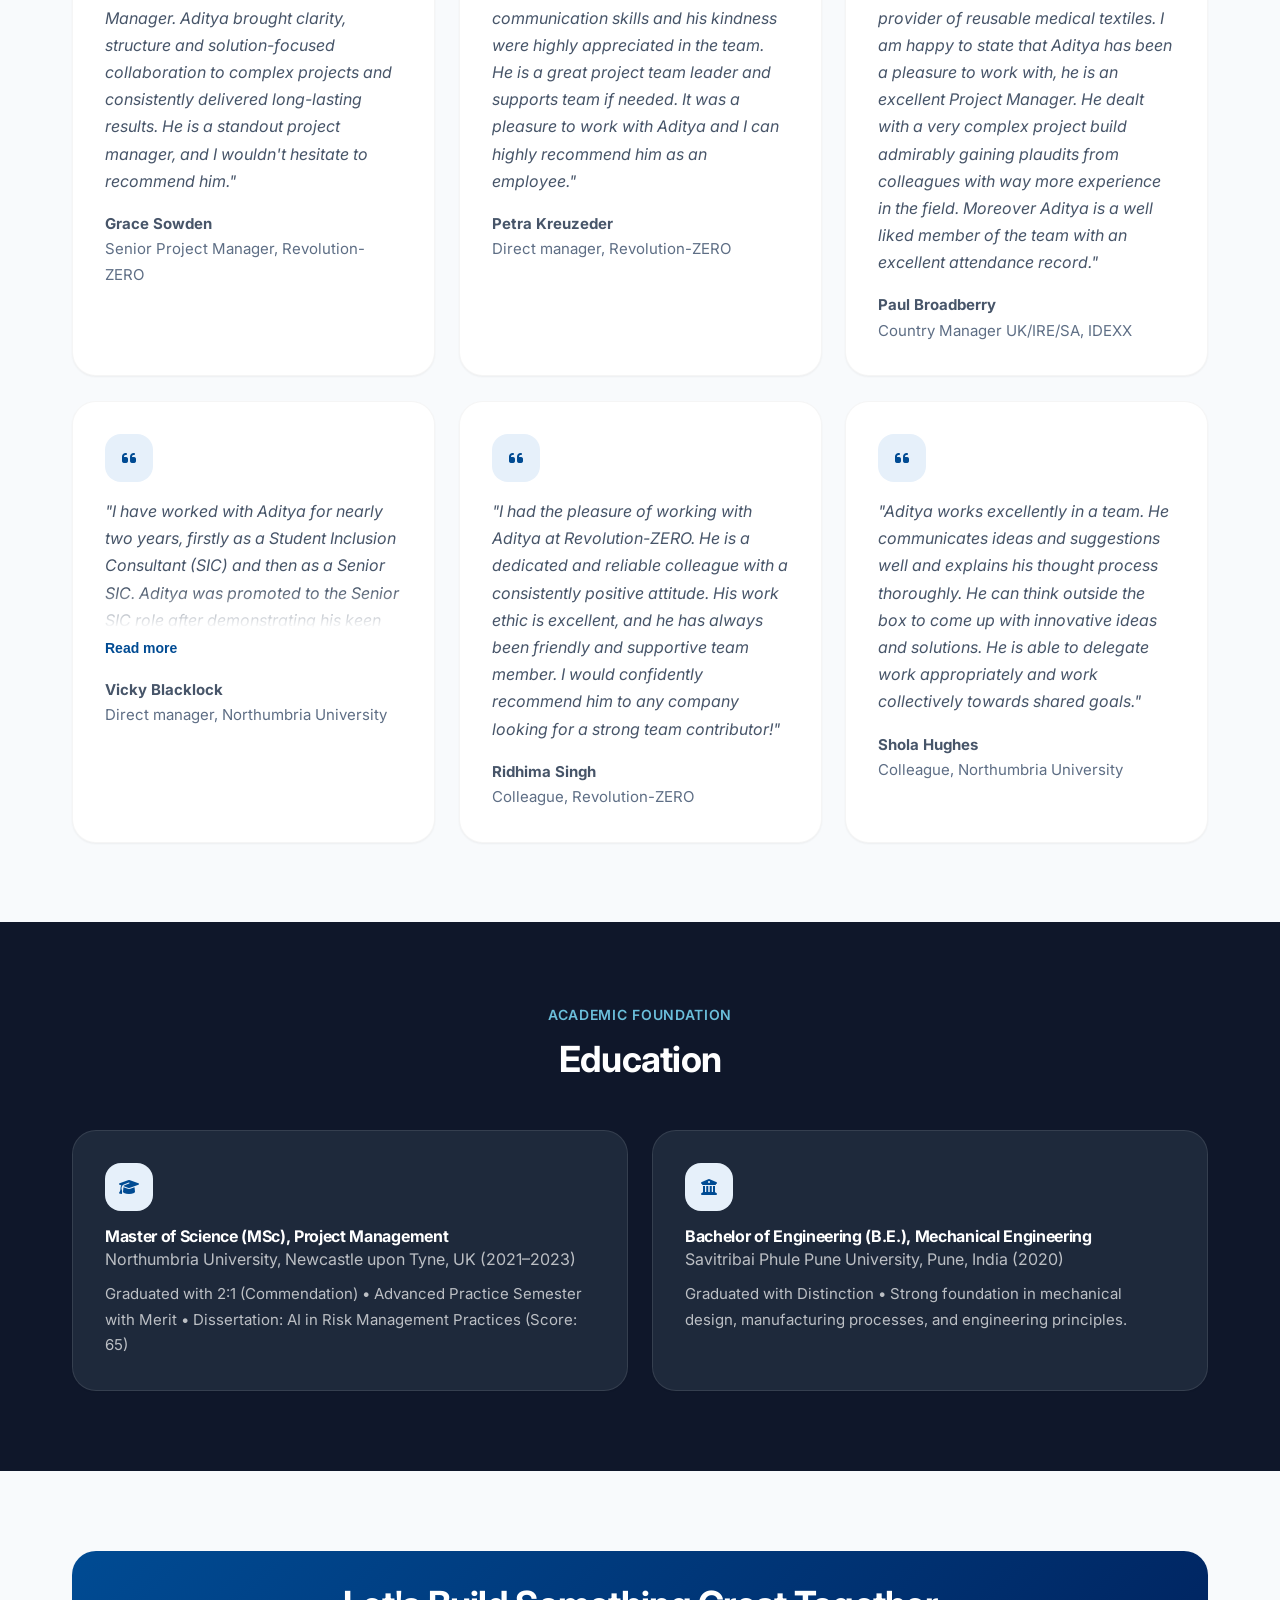
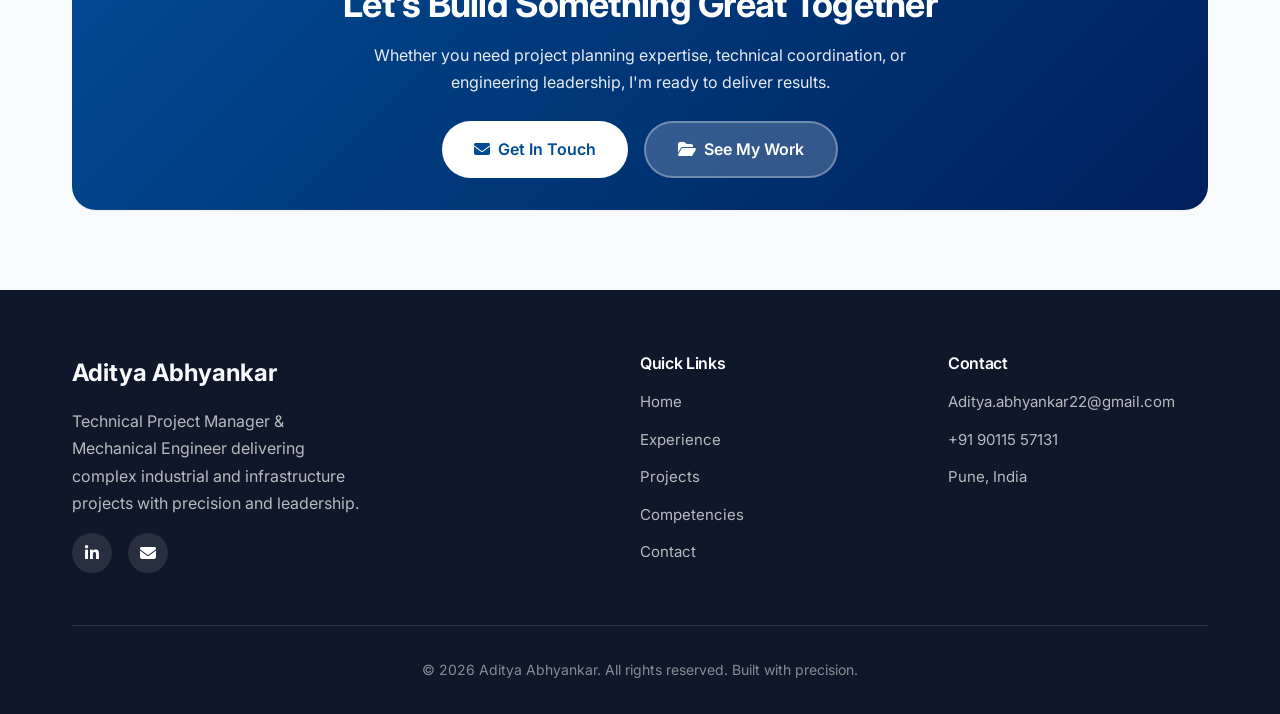
==== commit 7c3c5765: "Home: state Schaeffler activity count as the CV does" ====
--- a/index.html
+++ b/index.html
@@ -157,7 +157,7 @@
       <div class="competencies-grid">
         <div class="competency-card reveal stagger-1" data-modal="modal-planning" tabindex="0" role="button">
           <h4><i class="fas fa-project-diagram" style="color: var(--accent-primary);"></i> Project Planning & Controls</h4>
-          <p>Primavera P6, Microsoft Project, 4-tier scheduling (L1-L4), progress monitoring, baseline tracking, and float risk identification across 30+ work packages.</p>
+          <p>Central scheduling for live plant projects in Microsoft Project and Primavera P6: 4-tier schedules (L1-L4), baseline tracking, progress monitoring and float risk identification across 30+ work packages.</p>
           <div style="margin-top:0.75rem;font-size:0.8rem;color:var(--accent-primary);font-weight:600;"><i class="fas fa-hand-pointer"></i> Click for details</div>
         </div>
         <div class="competency-card reveal stagger-2" data-modal="modal-construction" tabindex="0" role="button">
@@ -364,10 +364,13 @@
         <p style="margin-bottom:1rem;">Deep expertise in enterprise-level project planning and controls across industrial and construction environments.</p>
         <h4>Key Capabilities</h4>
         <ul>
-          <li>Primavera P6 advanced scheduling with resource loading and cost integration</li>
+          <li>Central scheduling across live projects at once: master, package and tender event schedules for the Bisleri plant (200+ activities) and three parallel work fronts at Schaeffler (200+ activities together)</li>
+          <li>Microsoft Project programme ownership: the integrated 1,500+ activity programme on PepsiCo's £150M plant, reported weekly against the approved baseline</li>
+          <li>Project management: scope, schedule, budget, risk register and change control on £3M+ of manufacturing CAPEX, reported to senior leadership</li>
+          <li>Primavera P6 scheduling: WBS, dependencies, critical path and baselines</li>
           <li>Microsoft Project / Planner for agile and hybrid delivery models</li>
           <li>4-tier scheduling architecture (L1 to L4)</li>
-          <li>Progress S-curve development and earned value analysis</li>
+          <li>Progress S-curve development</li>
           <li>Critical path analysis and float management</li>
           <li>Baseline maintenance and schedule variance reporting (±5% accuracy)</li>
           <li>Lookahead planning (daily/weekly) with subcontractor coordination</li>
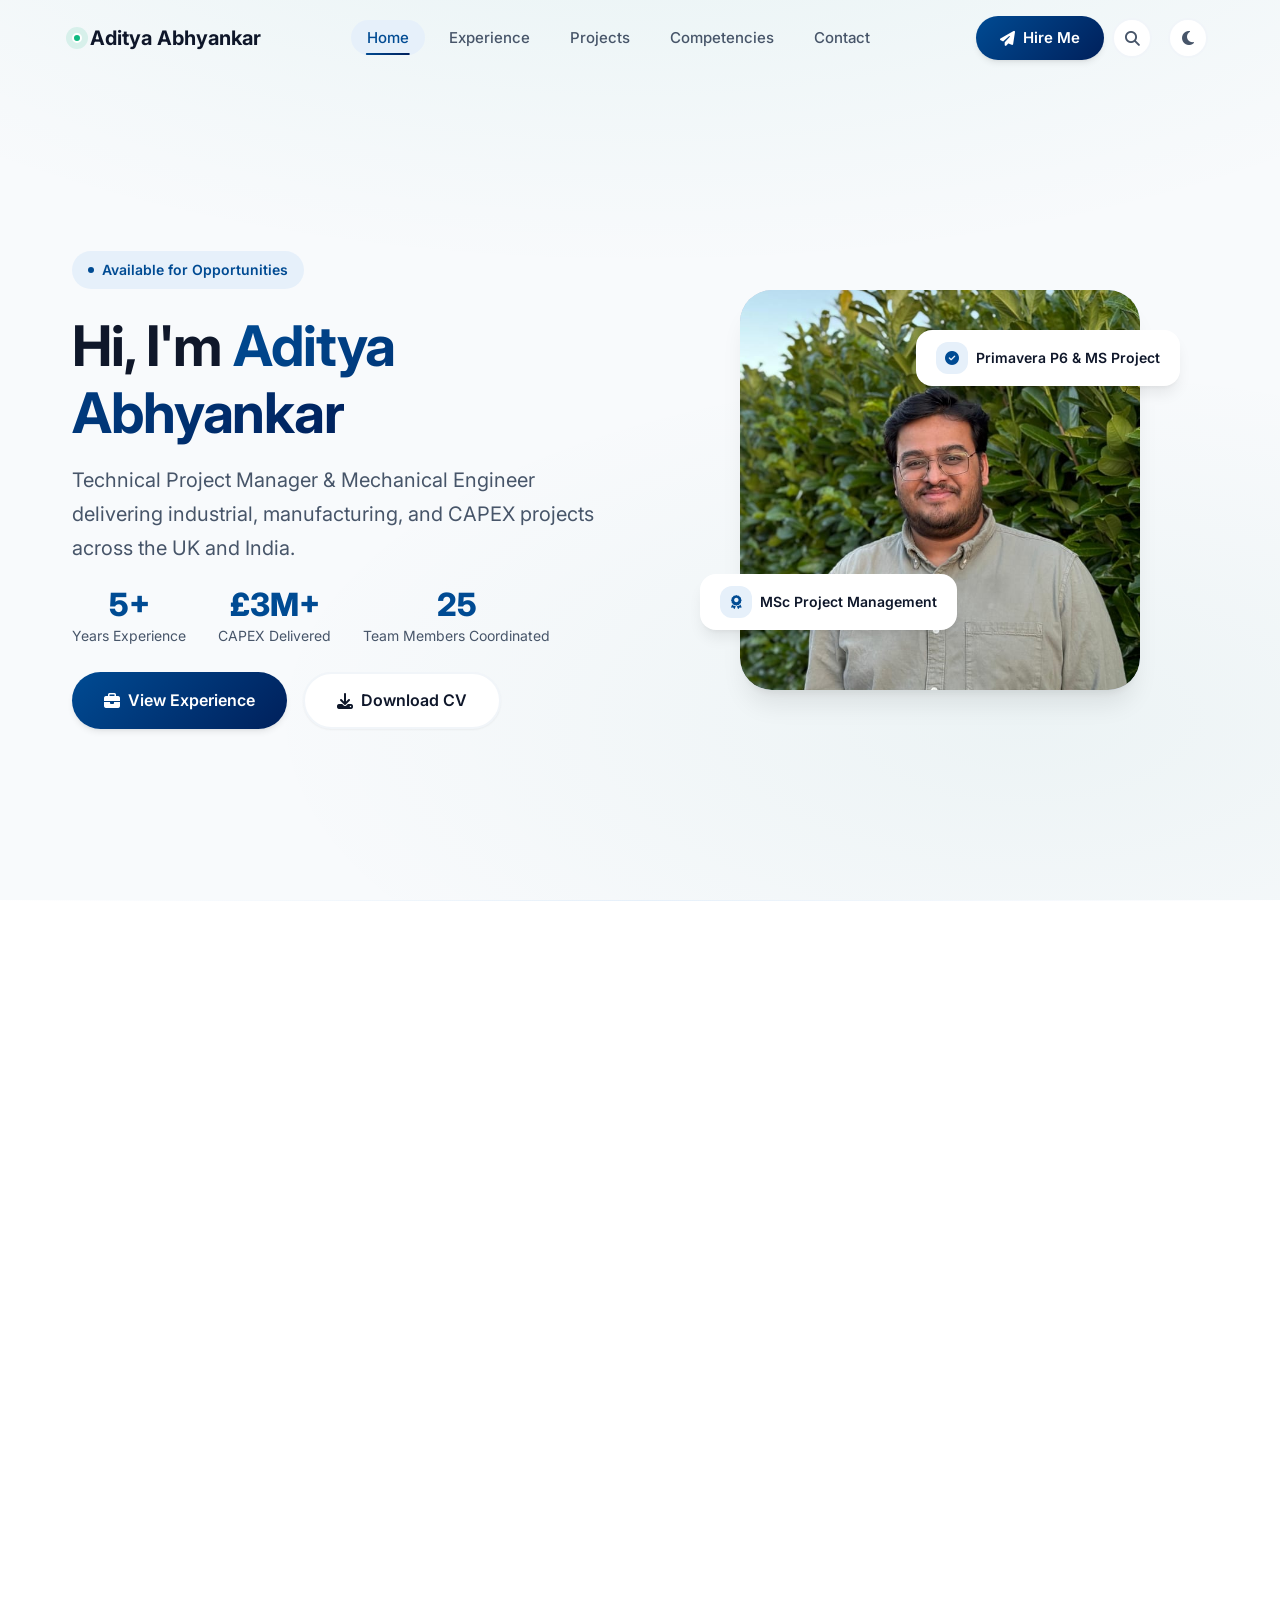
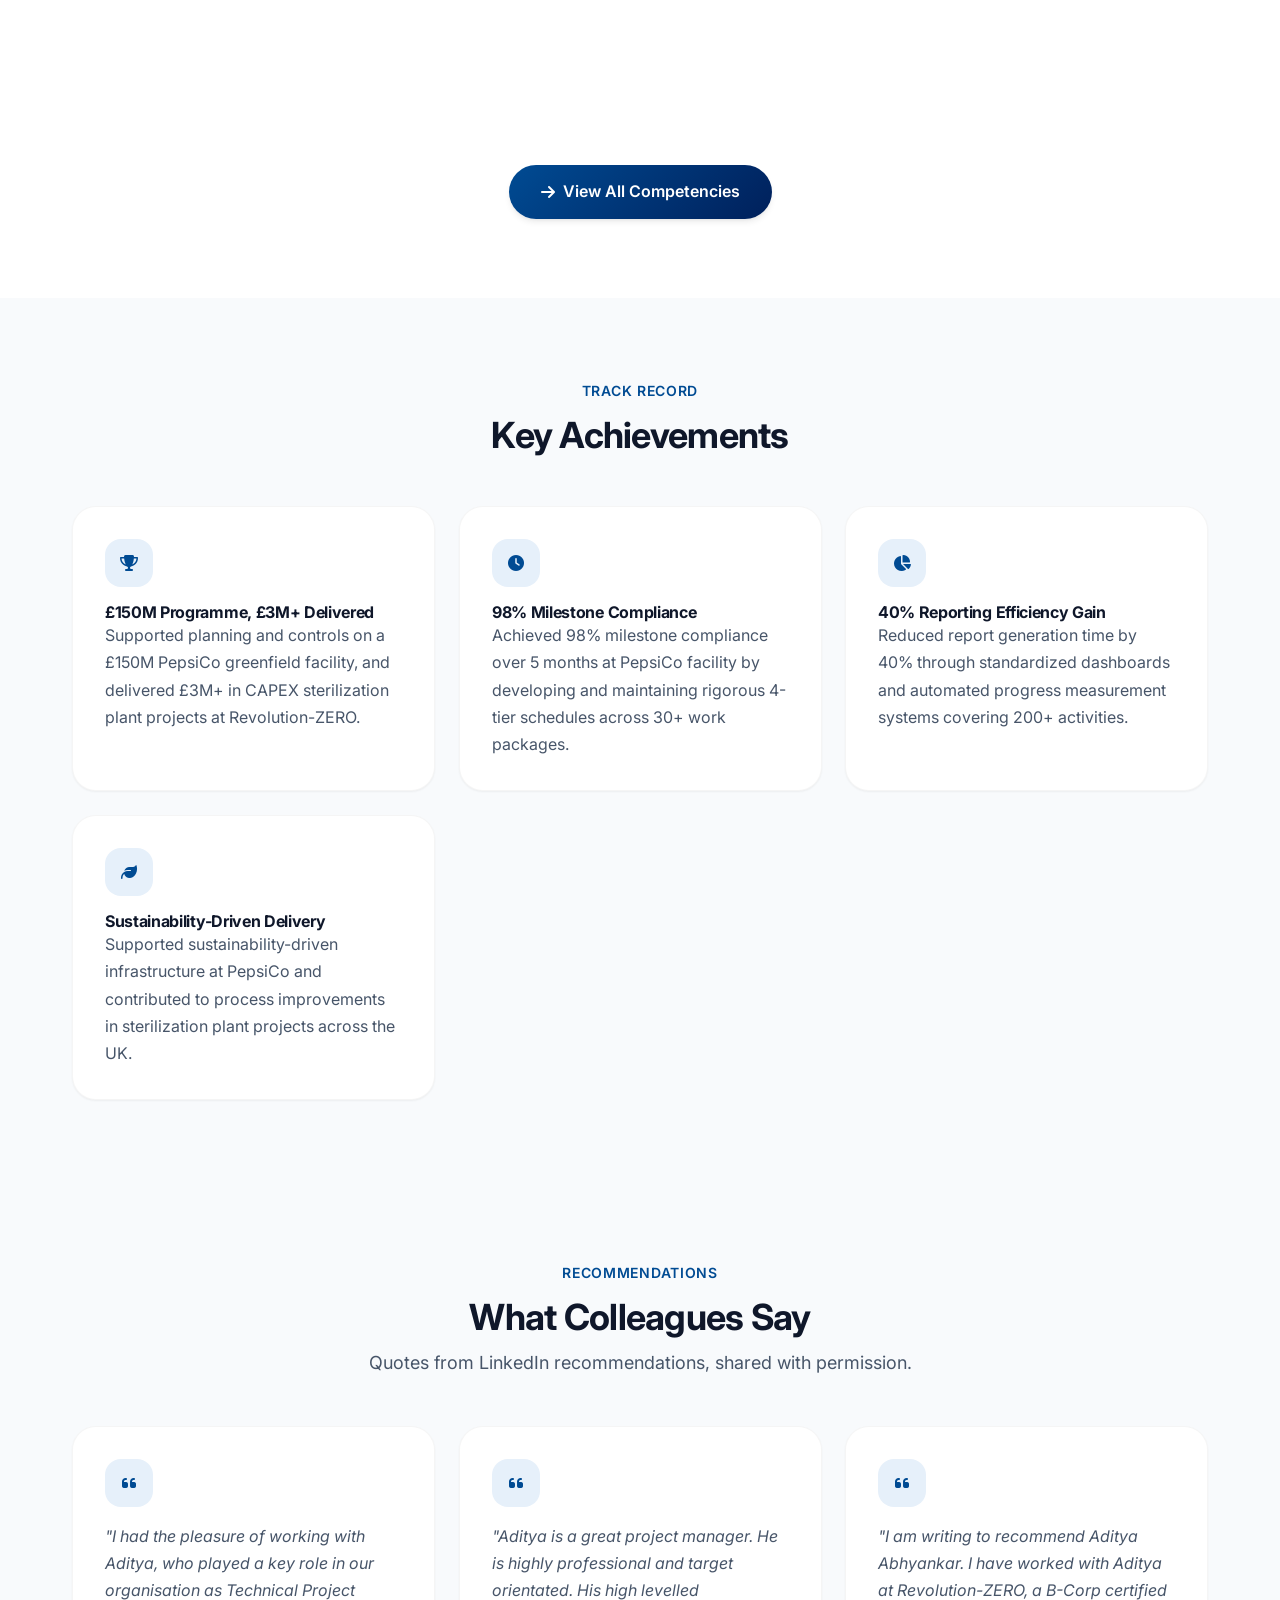
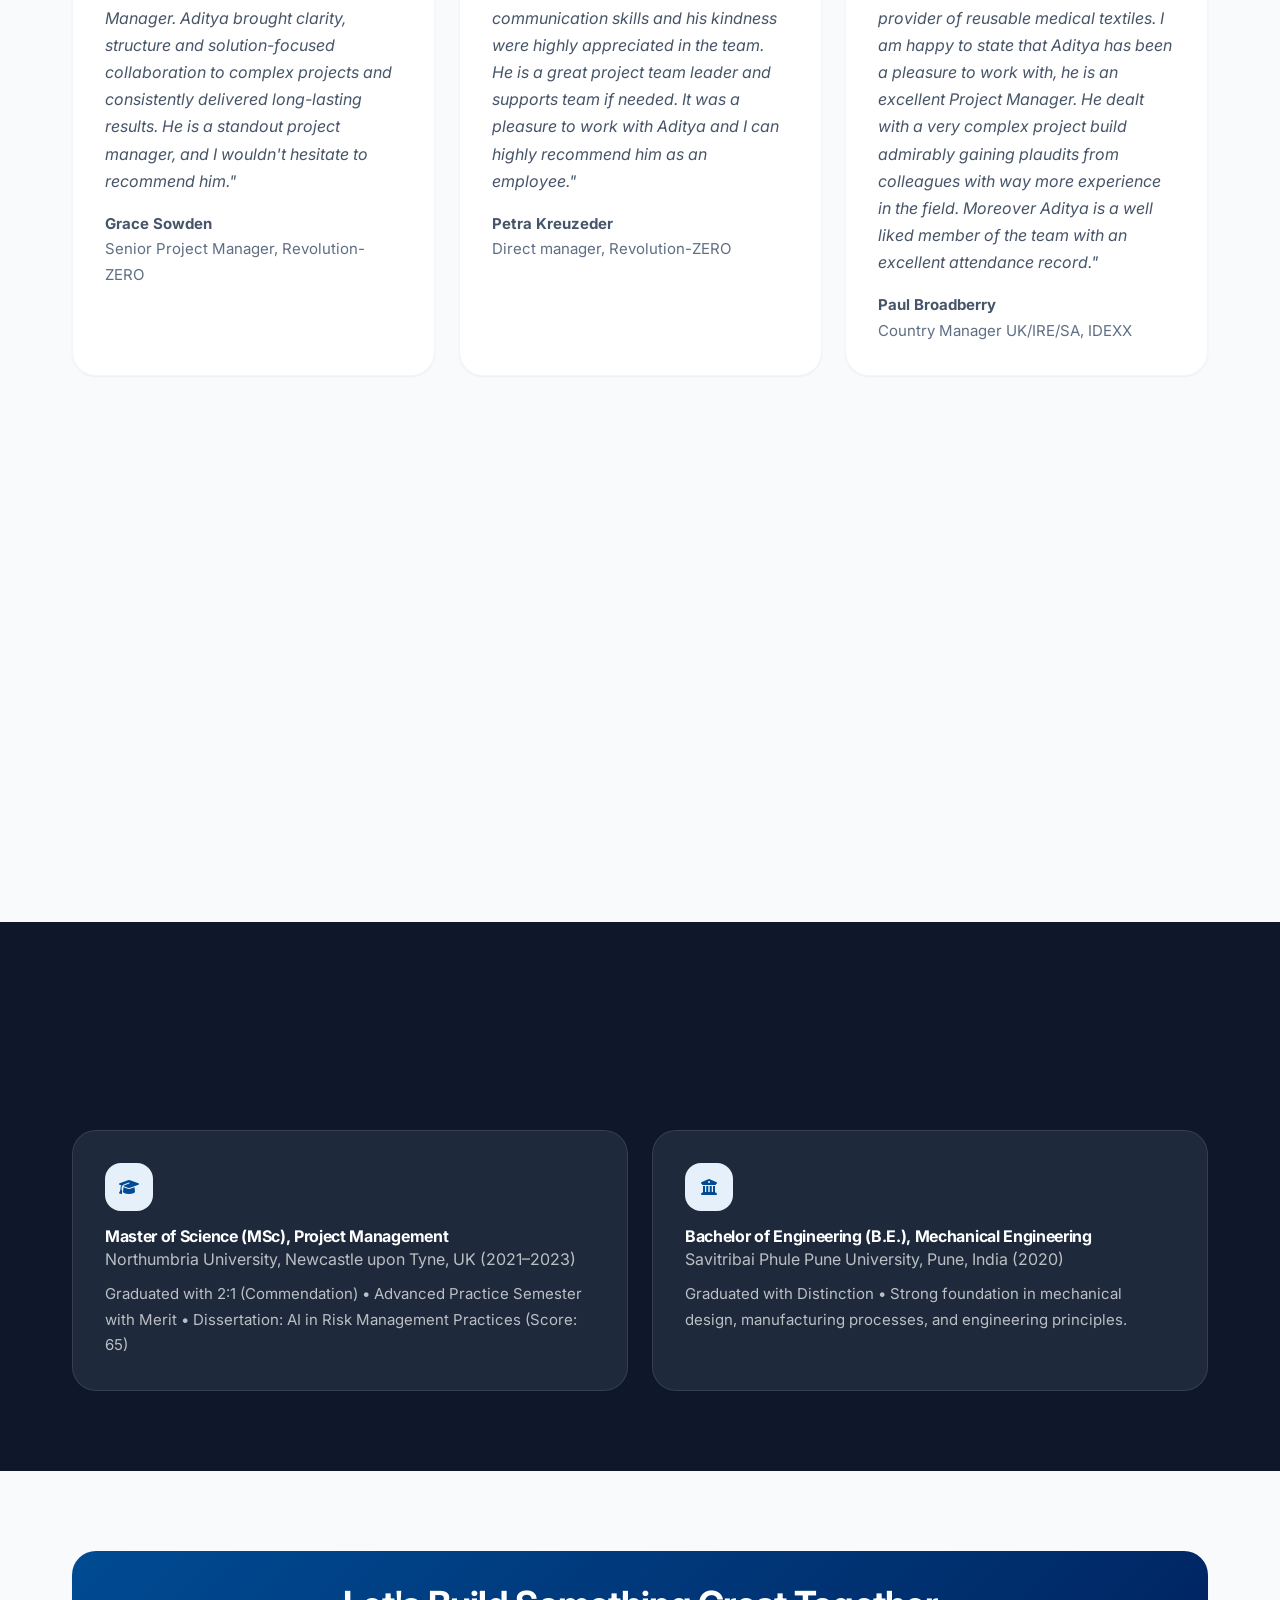
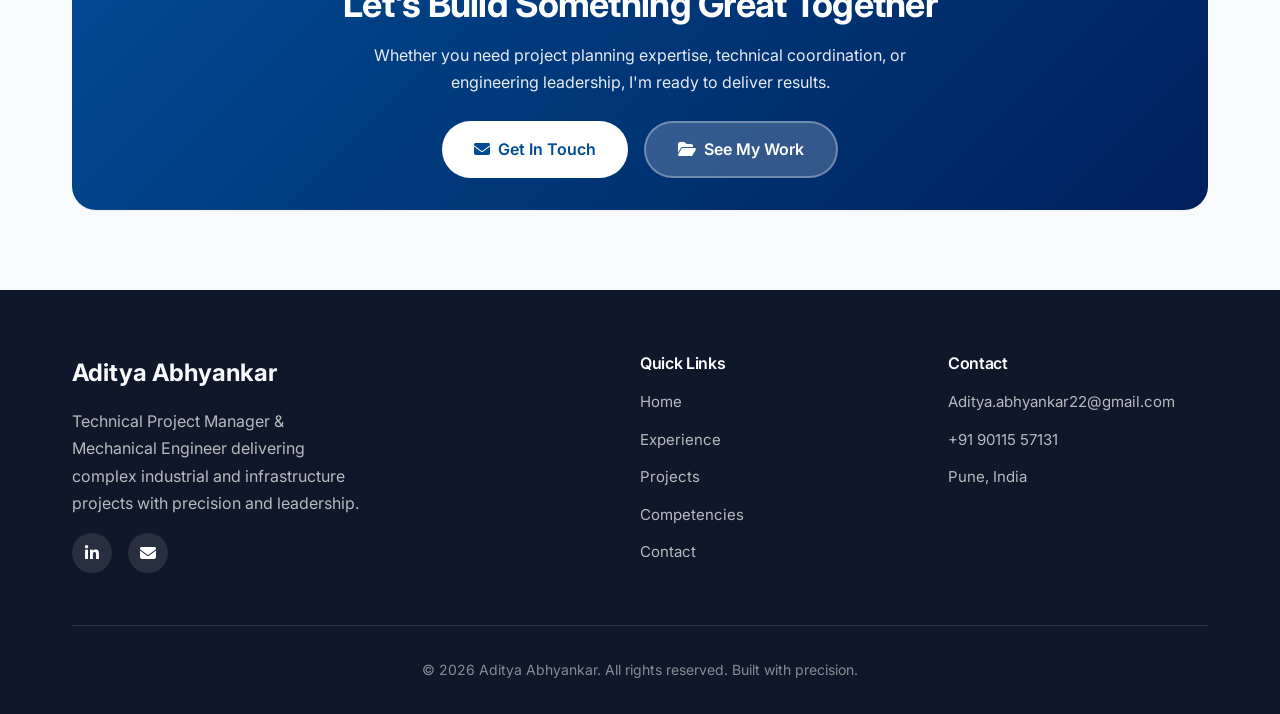
==== commit cd166f70: "Fix heading order: card titles to h3, footer titles to h2, hidden h2s where a section had none" ====
--- a/index.html
+++ b/index.html
@@ -156,32 +156,32 @@
       </div>
       <div class="competencies-grid">
         <div class="competency-card reveal stagger-1" data-modal="modal-planning" tabindex="0" role="button">
-          <h4><i class="fas fa-project-diagram" style="color: var(--accent-primary);"></i> Project Planning & Controls</h4>
+          <h3><i class="fas fa-project-diagram" style="color: var(--accent-primary);"></i> Project Planning & Controls</h3>
           <p>Central scheduling for live plant projects in Microsoft Project and Primavera P6: 4-tier schedules (L1-L4), baseline tracking, progress monitoring and float risk identification across 30+ work packages.</p>
           <div style="margin-top:0.75rem;font-size:0.8rem;color:var(--accent-primary);font-weight:600;"><i class="fas fa-hand-pointer"></i> Click for details</div>
         </div>
         <div class="competency-card reveal stagger-2" data-modal="modal-construction" tabindex="0" role="button">
-          <h4><i class="fas fa-hard-hat" style="color: var(--accent-primary);"></i> Construction & Industrial Coordination</h4>
+          <h3><i class="fas fa-hard-hat" style="color: var(--accent-primary);"></i> Construction & Industrial Coordination</h3>
           <p>Site execution support, contractor coordination, utility integration, and live production environment management for CAPEX industrial projects.</p>
           <div style="margin-top:0.75rem;font-size:0.8rem;color:var(--accent-primary);font-weight:600;"><i class="fas fa-hand-pointer"></i> Click for details</div>
         </div>
         <div class="competency-card reveal stagger-3" data-modal="modal-reporting" tabindex="0" role="button">
-          <h4><i class="fas fa-chart-line" style="color: var(--accent-primary);"></i> Reporting & Dashboarding</h4>
+          <h3><i class="fas fa-chart-line" style="color: var(--accent-primary);"></i> Reporting & Dashboarding</h3>
           <p>KPI tracking, standardized dashboards, daily/weekly/monthly progress reports, and document control with 100% revision traceability.</p>
           <div style="margin-top:0.75rem;font-size:0.8rem;color:var(--accent-primary);font-weight:600;"><i class="fas fa-hand-pointer"></i> Click for details</div>
         </div>
         <div class="competency-card reveal stagger-4" data-modal="modal-risk" tabindex="0" role="button">
-          <h4><i class="fas fa-shield-alt" style="color: var(--accent-primary);"></i> Risk & Change Management</h4>
+          <h3><i class="fas fa-shield-alt" style="color: var(--accent-primary);"></i> Risk & Change Management</h3>
           <p>Proactive risk identification, mitigation strategy development, structured change management, and recovery planning that saved ~3 weeks of slippage.</p>
           <div style="margin-top:0.75rem;font-size:0.8rem;color:var(--accent-primary);font-weight:600;"><i class="fas fa-hand-pointer"></i> Click for details</div>
         </div>
         <div class="competency-card reveal stagger-5" data-modal="modal-stakeholder" tabindex="0" role="button">
-          <h4><i class="fas fa-users" style="color: var(--accent-primary);"></i> Stakeholder & Team Leadership</h4>
+          <h3><i class="fas fa-users" style="color: var(--accent-primary);"></i> Stakeholder & Team Leadership</h3>
           <p>Cross-functional team coordination across 25 project team members and 15 contractors/subcontractors, client relationship management, and stakeholder communication in high-compliance environments.</p>
           <div style="margin-top:0.75rem;font-size:0.8rem;color:var(--accent-primary);font-weight:600;"><i class="fas fa-hand-pointer"></i> Click for details</div>
         </div>
         <div class="competency-card reveal stagger-1" data-modal="modal-engineering" tabindex="0" role="button">
-          <h4><i class="fas fa-cogs" style="color: var(--accent-primary);"></i> Engineering & Technical Tools</h4>
+          <h3><i class="fas fa-cogs" style="color: var(--accent-primary);"></i> Engineering & Technical Tools</h3>
           <p>AutoCAD 2D coordination, mechanical engineering fundamentals, ERP implementation analysis, and technical documentation across multiple project phases.</p>
           <div style="margin-top:0.75rem;font-size:0.8rem;color:var(--accent-primary);font-weight:600;"><i class="fas fa-hand-pointer"></i> Click for details</div>
         </div>
@@ -204,22 +204,22 @@
       <div class="competencies-grid">
         <div class="card reveal stagger-1" data-modal="modal-achievement-1" tabindex="0" role="button">
           <div class="card-icon"><i class="fas fa-trophy"></i></div>
-          <h4>£150M Programme, £3M+ Delivered</h4>
+          <h3>£150M Programme, £3M+ Delivered</h3>
           <p>Supported planning and controls on a £150M PepsiCo greenfield facility, and delivered £3M+ in CAPEX sterilization plant projects at Revolution-ZERO.</p>
         </div>
         <div class="card reveal stagger-2" data-modal="modal-achievement-2" tabindex="0" role="button">
           <div class="card-icon"><i class="fas fa-clock"></i></div>
-          <h4>98% Milestone Compliance</h4>
+          <h3>98% Milestone Compliance</h3>
           <p>Achieved 98% milestone compliance over 5 months at PepsiCo facility by developing and maintaining rigorous 4-tier schedules across 30+ work packages.</p>
         </div>
         <div class="card reveal stagger-3" data-modal="modal-achievement-3" tabindex="0" role="button">
           <div class="card-icon"><i class="fas fa-chart-pie"></i></div>
-          <h4>40% Reporting Efficiency Gain</h4>
+          <h3>40% Reporting Efficiency Gain</h3>
           <p>Reduced report generation time by 40% through standardized dashboards and automated progress measurement systems covering 200+ activities.</p>
         </div>
         <div class="card reveal stagger-4" data-modal="modal-achievement-4" tabindex="0" role="button">
           <div class="card-icon"><i class="fas fa-leaf"></i></div>
-          <h4>Sustainability-Driven Delivery</h4>
+          <h3>Sustainability-Driven Delivery</h3>
           <p>Supported sustainability-driven infrastructure at PepsiCo and contributed to process improvements in sterilization plant projects across the UK.</p>
         </div>
       </div>
@@ -280,13 +280,13 @@
       <div class="competencies-grid">
         <div class="card reveal stagger-1" data-modal="modal-edu-msc" tabindex="0" role="button">
           <div class="card-icon"><i class="fas fa-graduation-cap"></i></div>
-          <h4>Master of Science (MSc), Project Management</h4>
+          <h3>Master of Science (MSc), Project Management</h3>
           <p>Northumbria University, Newcastle upon Tyne, UK (2021–2023)</p>
           <p style="margin-top: 0.5rem; font-size: 0.9375rem;">Graduated with 2:1 (Commendation) • Advanced Practice Semester with Merit • Dissertation: AI in Risk Management Practices (Score: 65)</p>
         </div>
         <div class="card reveal stagger-2" data-modal="modal-edu-be" tabindex="0" role="button">
           <div class="card-icon"><i class="fas fa-university"></i></div>
-          <h4>Bachelor of Engineering (B.E.), Mechanical Engineering</h4>
+          <h3>Bachelor of Engineering (B.E.), Mechanical Engineering</h3>
           <p>Savitribai Phule Pune University, Pune, India (2020)</p>
           <p style="margin-top: 0.5rem; font-size: 0.9375rem;">Graduated with Distinction • Strong foundation in mechanical design, manufacturing processes, and engineering principles.</p>
         </div>
@@ -329,7 +329,7 @@
           </div>
         </div>
         <div>
-          <h4 class="footer-title">Quick Links</h4>
+          <h2 class="footer-title">Quick Links</h2>
           <ul class="footer-links">
             <li><a href="index.html">Home</a></li>
             <li><a href="experience.html">Experience</a></li>
@@ -339,7 +339,7 @@
           </ul>
         </div>
         <div>
-          <h4 class="footer-title">Contact</h4>
+          <h2 class="footer-title">Contact</h2>
           <ul class="footer-links">
             <li><a href="mailto:Aditya.abhyankar22@gmail.com?subject=Contact from Portfolio">Aditya.abhyankar22@gmail.com</a></li>
             <li><a href="tel:+919011557131">+91 90115 57131</a></li>
--- a/css/style.css
+++ b/css/style.css
@@ -334,7 +334,9 @@
 }
 .competency-card:hover { transform: translateY(-6px); box-shadow: var(--shadow-lg); }
 .competency-card:hover::before { transform: scaleY(1); }
-.competency-card h4 { margin-bottom: 0.5rem; display: flex; align-items: center; gap: 0.5rem; }
+.competency-card h3 { margin-bottom: 0.5rem; display: flex; align-items: center; gap: 0.5rem; }
+/* Card titles were h4 before the heading-order fix; keep their size. */
+.card h3, .competency-card h3 { font-size: 1em; }
 .competency-card p { font-size: 0.9375rem; }
 
 /* ---- Experience Timeline (Bigger Cards) ---- */
@@ -542,7 +544,7 @@
   color: var(--accent-primary); font-size: 1.25rem; transition: all var(--duration-fast) var(--ease-spring);
 }
 .contact-card:hover .contact-icon { background: var(--accent-gradient); color: white; transform: rotate(-10deg) scale(1.1); }
-.contact-detail h4 { margin-bottom: 0.25rem; font-size: 1rem; }
+.contact-detail h3 { margin-bottom: 0.25rem; font-size: 1rem; }
 .contact-detail p, .contact-detail a { font-size: 0.9375rem; color: var(--text-secondary); }
 .contact-detail a:hover { color: var(--accent-primary); }
 
@@ -742,12 +744,12 @@
 [data-theme="dark"] .section-label { color: #60a5fa; }
 [data-theme="dark"] .card { background: var(--bg-dark-soft); border-color: rgba(255,255,255,0.06); box-shadow: 0 4px 6px -1px rgba(0,0,0,0.3); }
 [data-theme="dark"] .card:hover { box-shadow: 0 20px 25px -5px rgba(0,0,0,0.5); border-color: rgba(59, 130, 246, 0.3); }
-[data-theme="dark"] .card h4 { color: var(--text-primary); }
+[data-theme="dark"] .card h3 { color: var(--text-primary); }
 [data-theme="dark"] .card p { color: #94a3b8; }
 [data-theme="dark"] .card-icon { background: rgba(59, 130, 246, 0.2); color: #60a5fa; }
 [data-theme="dark"] .card:hover .card-icon { background: linear-gradient(135deg, #2563eb, #1d4ed8); color: white; }
 [data-theme="dark"] .competency-card { background: var(--bg-dark-soft); border-color: rgba(255,255,255,0.06); }
-[data-theme="dark"] .competency-card h4 { color: var(--text-primary); }
+[data-theme="dark"] .competency-card h3 { color: var(--text-primary); }
 [data-theme="dark"] .competency-card p { color: #94a3b8; }
 [data-theme="dark"] .competency-card::before { background: linear-gradient(180deg, #3b82f6, #60a5fa); }
 [data-theme="dark"] .timeline::before { background: linear-gradient(to bottom, #3b82f6, #1d4ed8); }
@@ -786,7 +788,7 @@
 [data-theme="dark"] .contact-card:hover { border-color: rgba(59, 130, 246, 0.3); box-shadow: 0 10px 25px -5px rgba(0,0,0,0.4); }
 [data-theme="dark"] .contact-icon { background: rgba(59, 130, 246, 0.2); color: #60a5fa; }
 [data-theme="dark"] .contact-card:hover .contact-icon { background: linear-gradient(135deg, #2563eb, #1d4ed8); color: white; }
-[data-theme="dark"] .contact-detail h4 { color: var(--text-primary); }
+[data-theme="dark"] .contact-detail h3 { color: var(--text-primary); }
 [data-theme="dark"] .contact-detail p, [data-theme="dark"] .contact-detail a { color: #94a3b8; }
 [data-theme="dark"] .contact-detail a:hover { color: #60a5fa; }
 [data-theme="dark"] .contact-form-wrapper { background: var(--bg-dark-soft); border-color: rgba(255,255,255,0.06); }
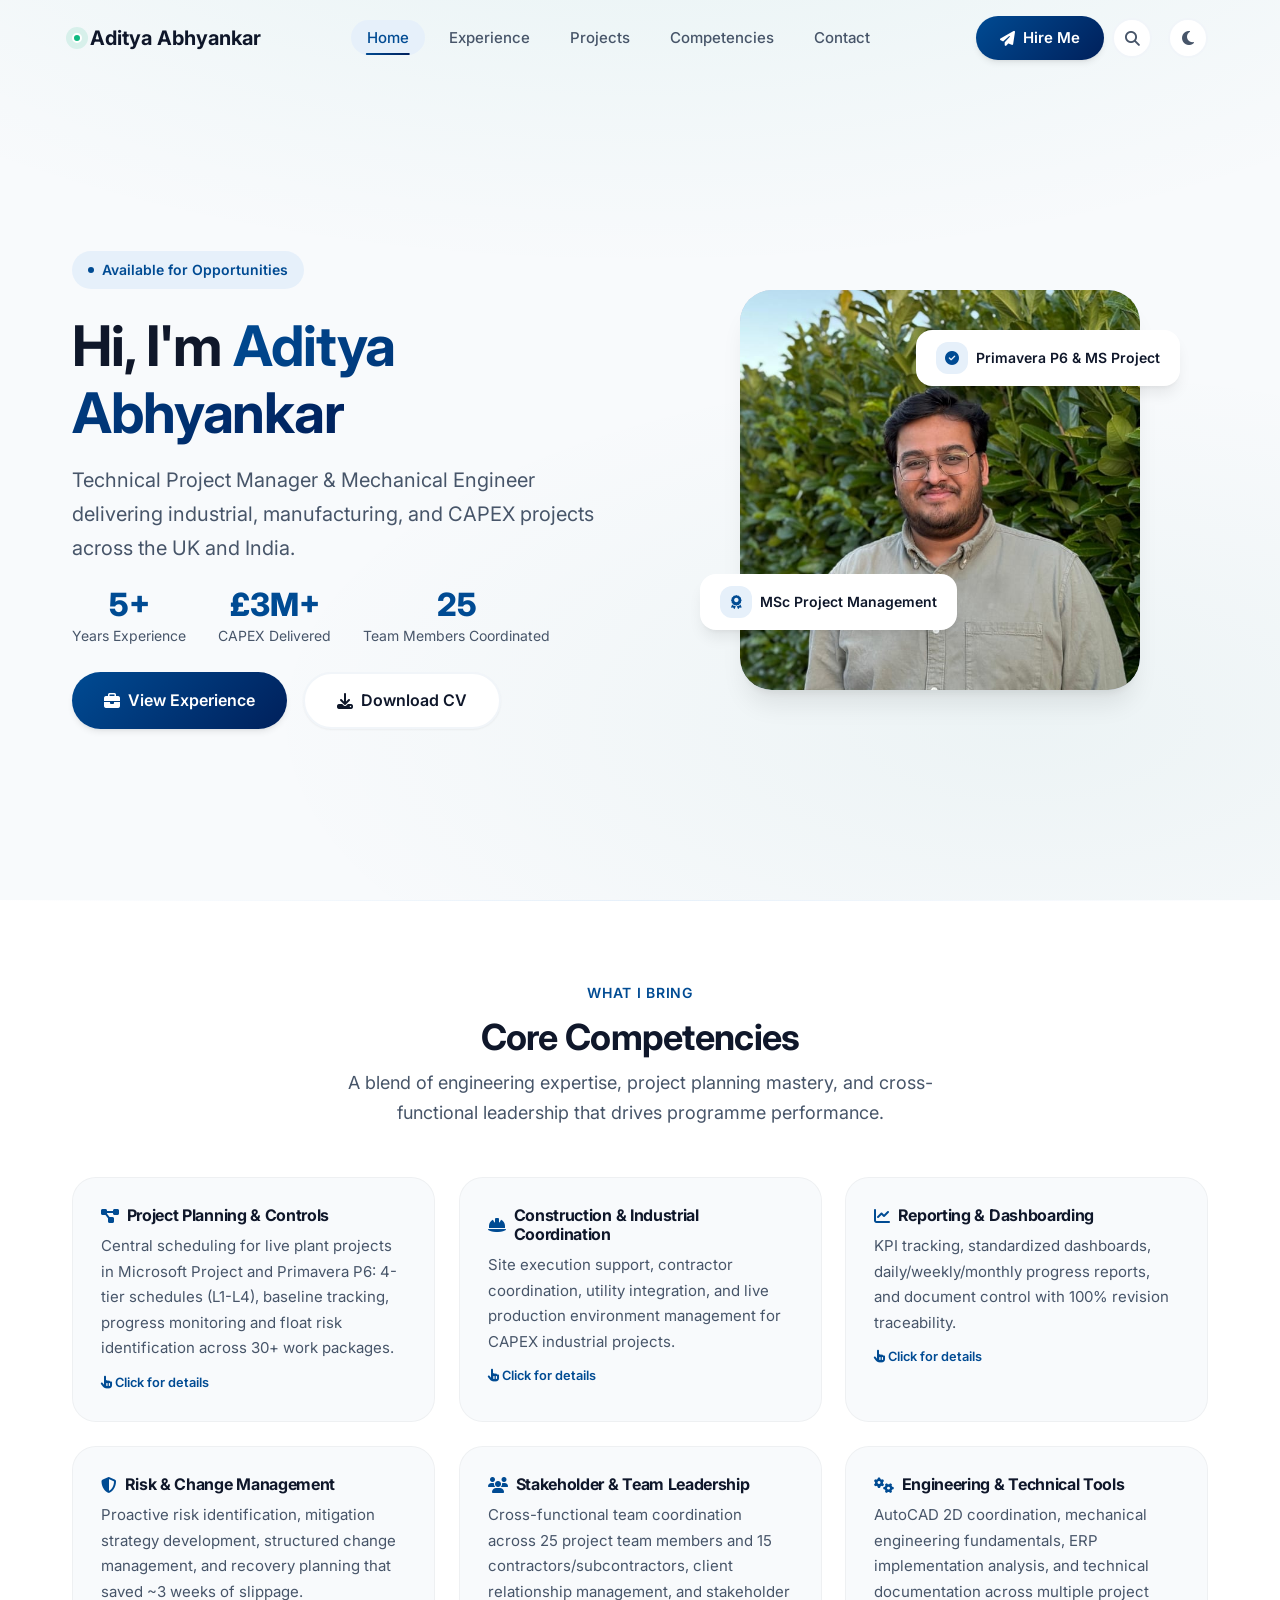
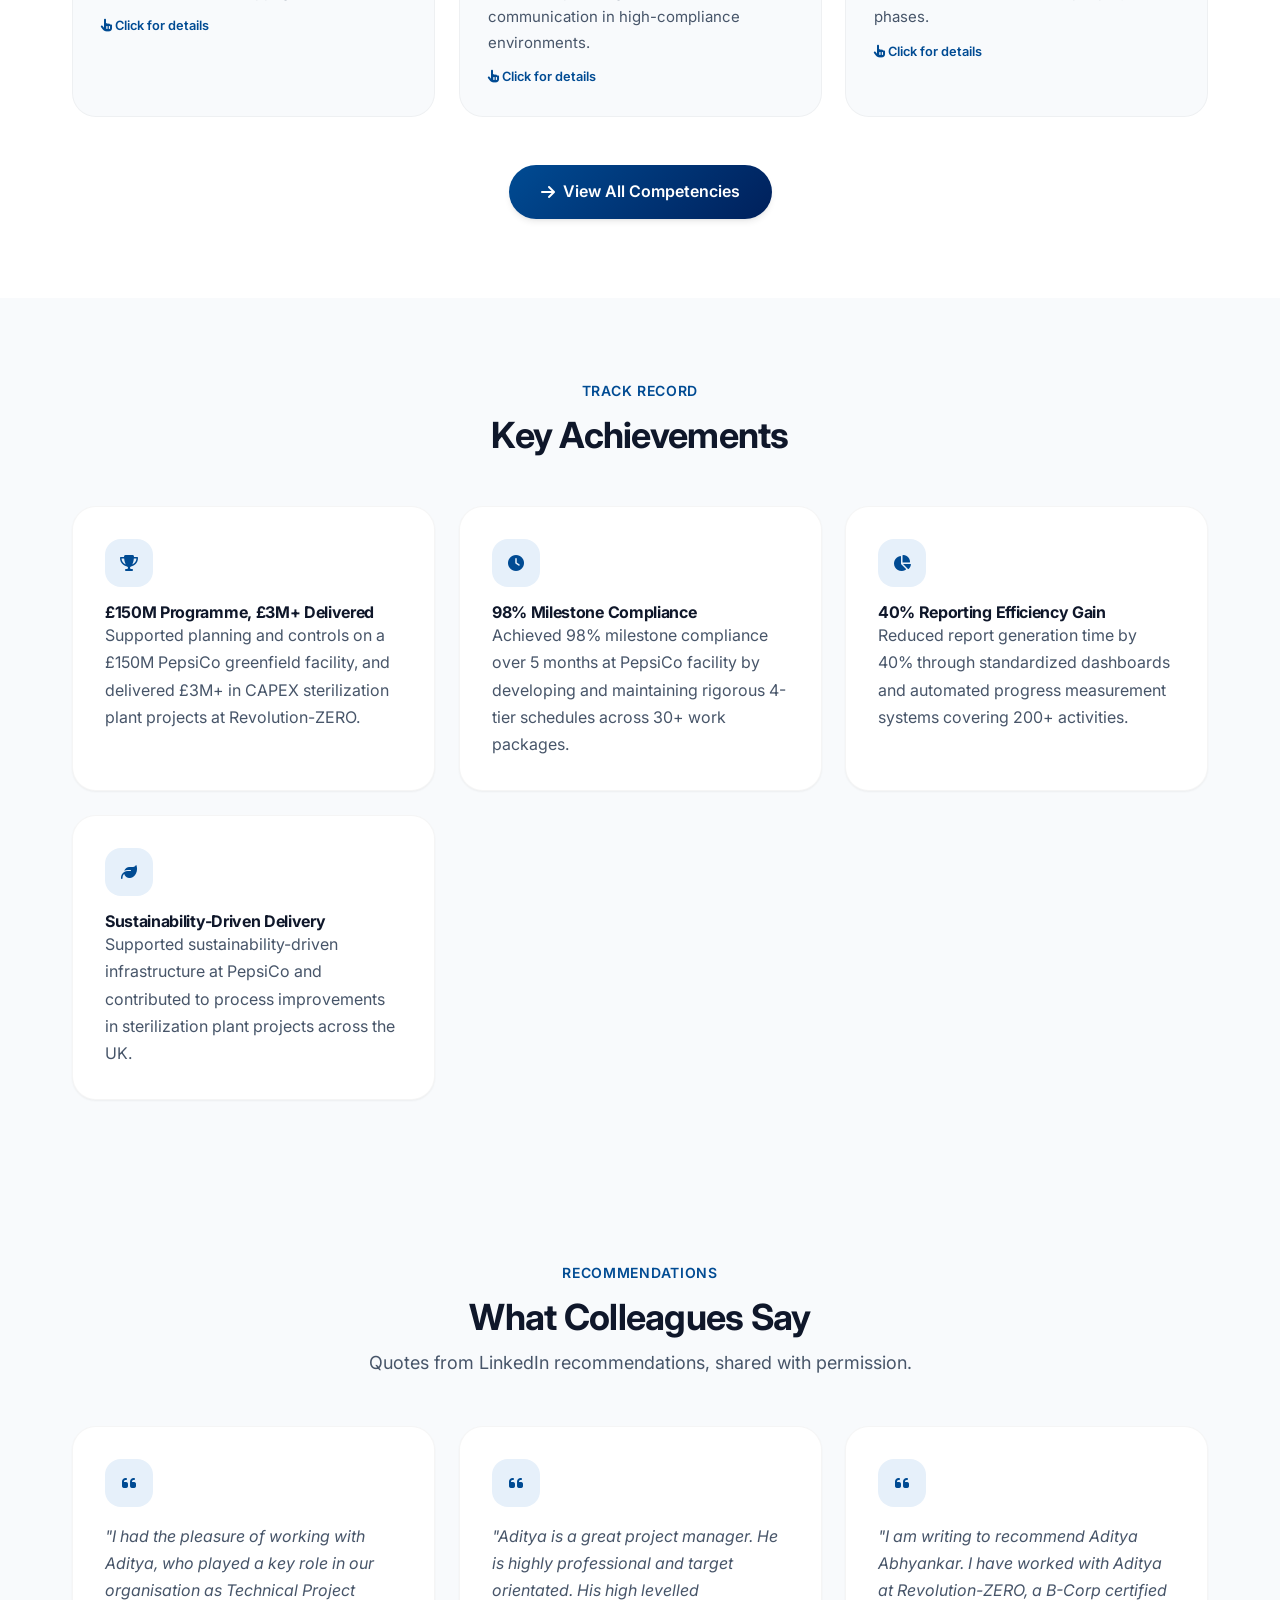
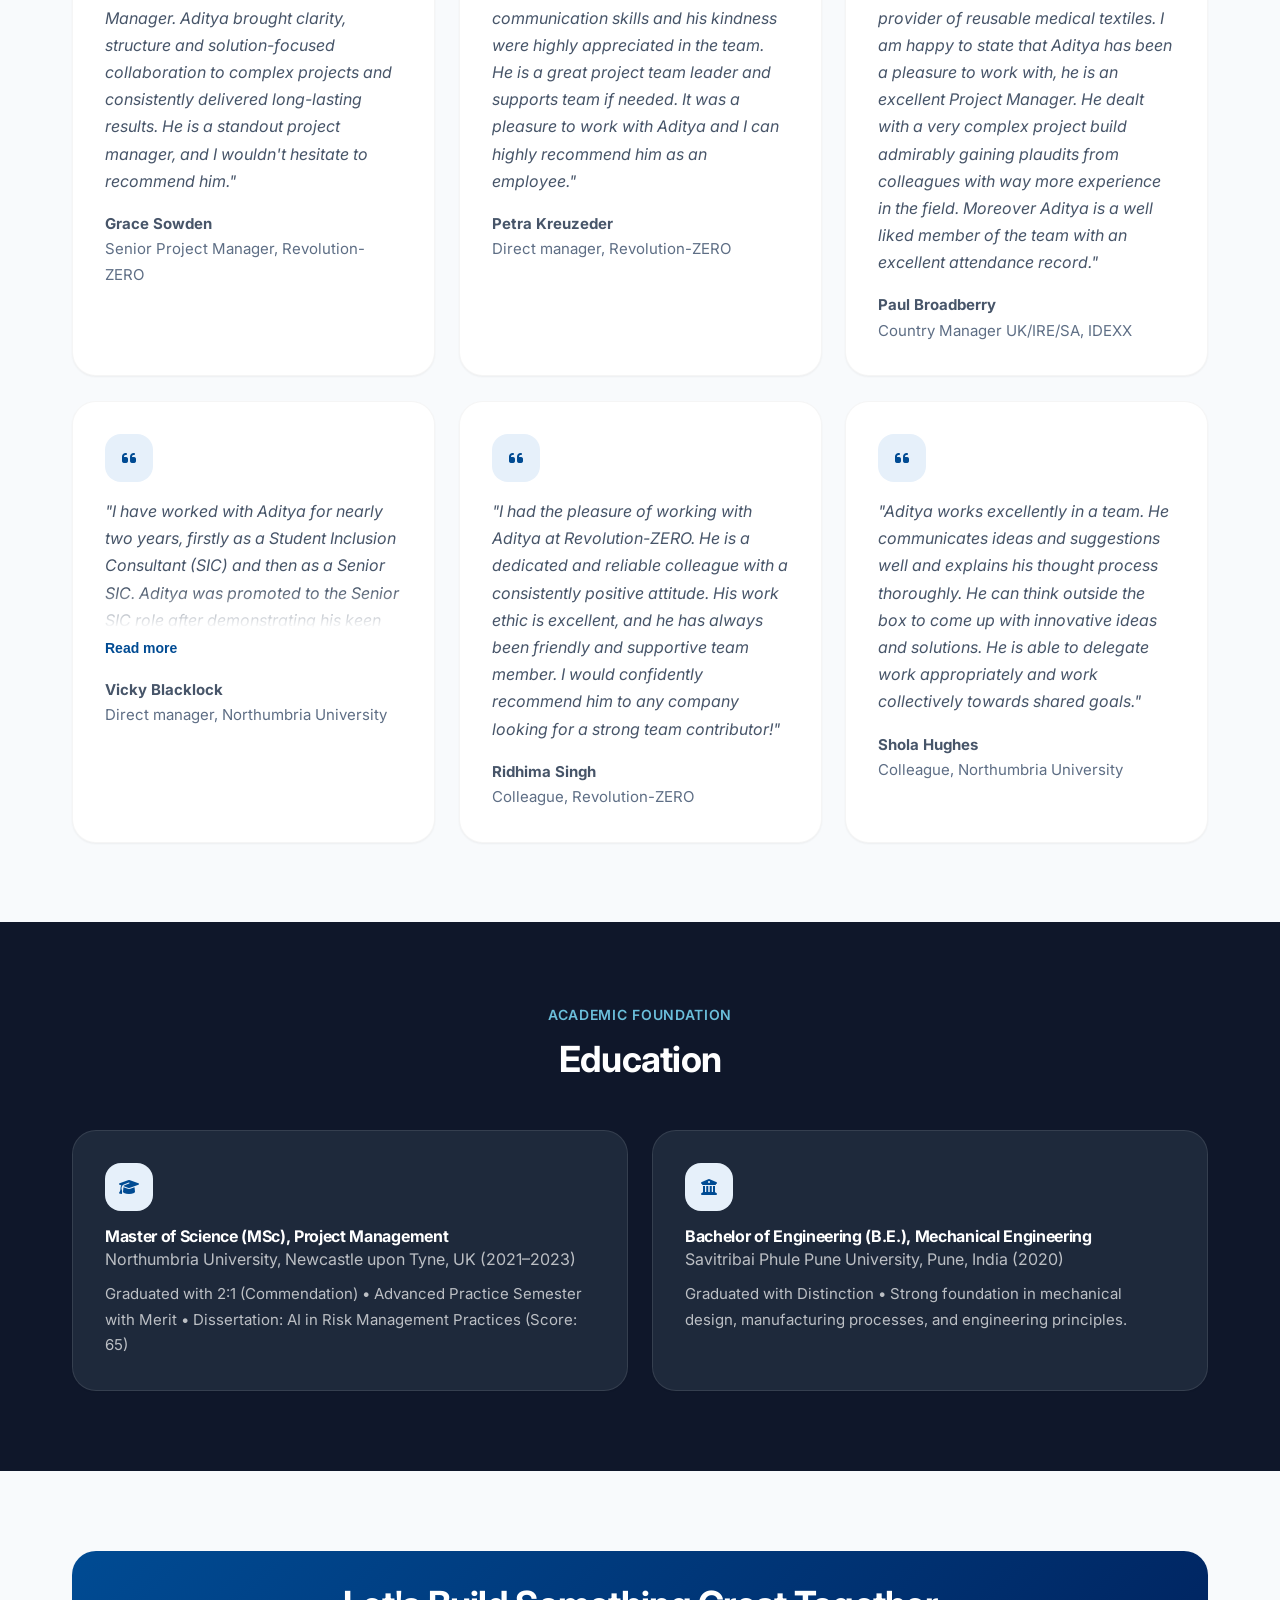
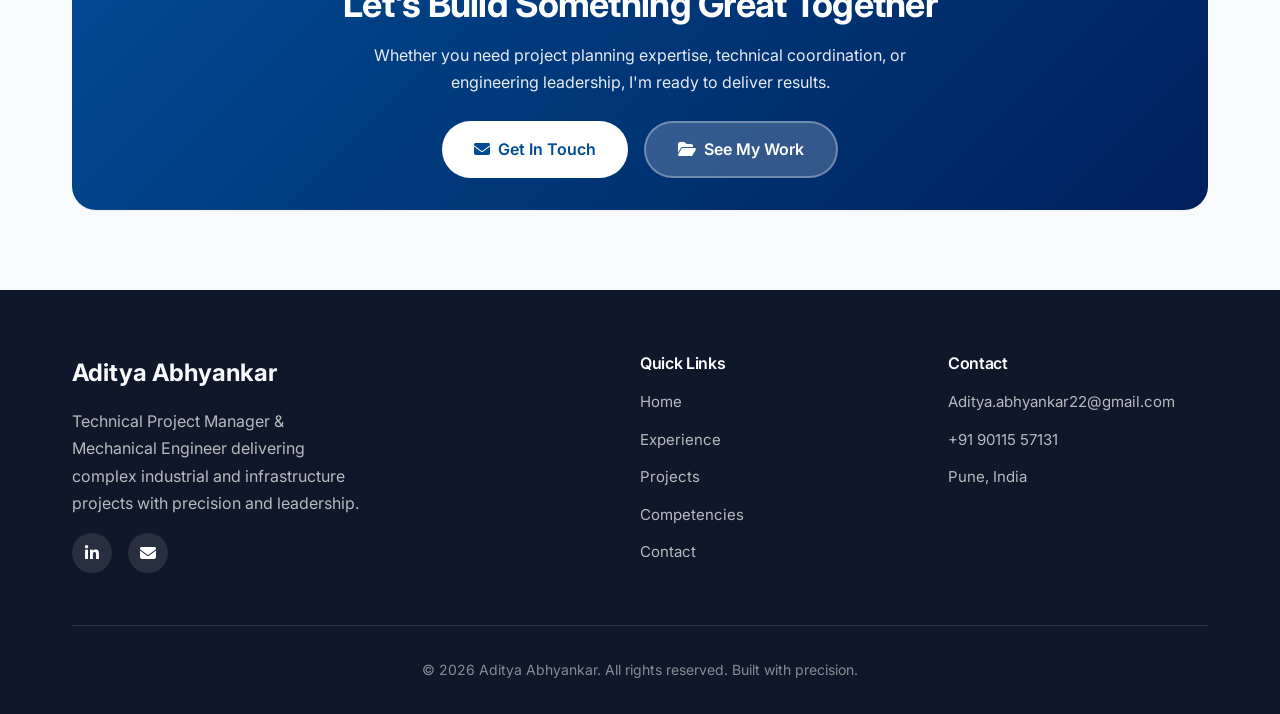
==== commit a7c544e9: "Site: Revolution-ZERO title is Technical and Commercial Project Manager" ====
--- a/index.html
+++ b/index.html
@@ -554,7 +554,7 @@
           <li>NHS enterprise IT migration projects</li>
           <li>University-wide diversity and inclusion strategic initiatives</li>
         </ul>
-        <p>My role has ranged from planning engineer and central scheduler to technical project manager, giving me end-to-end visibility across the project lifecycle.</p>
+        <p>My role has ranged from planning engineer and central scheduler to technical and commercial project manager, giving me end-to-end visibility across the project lifecycle.</p>
       </div>
     </div>
   </div>
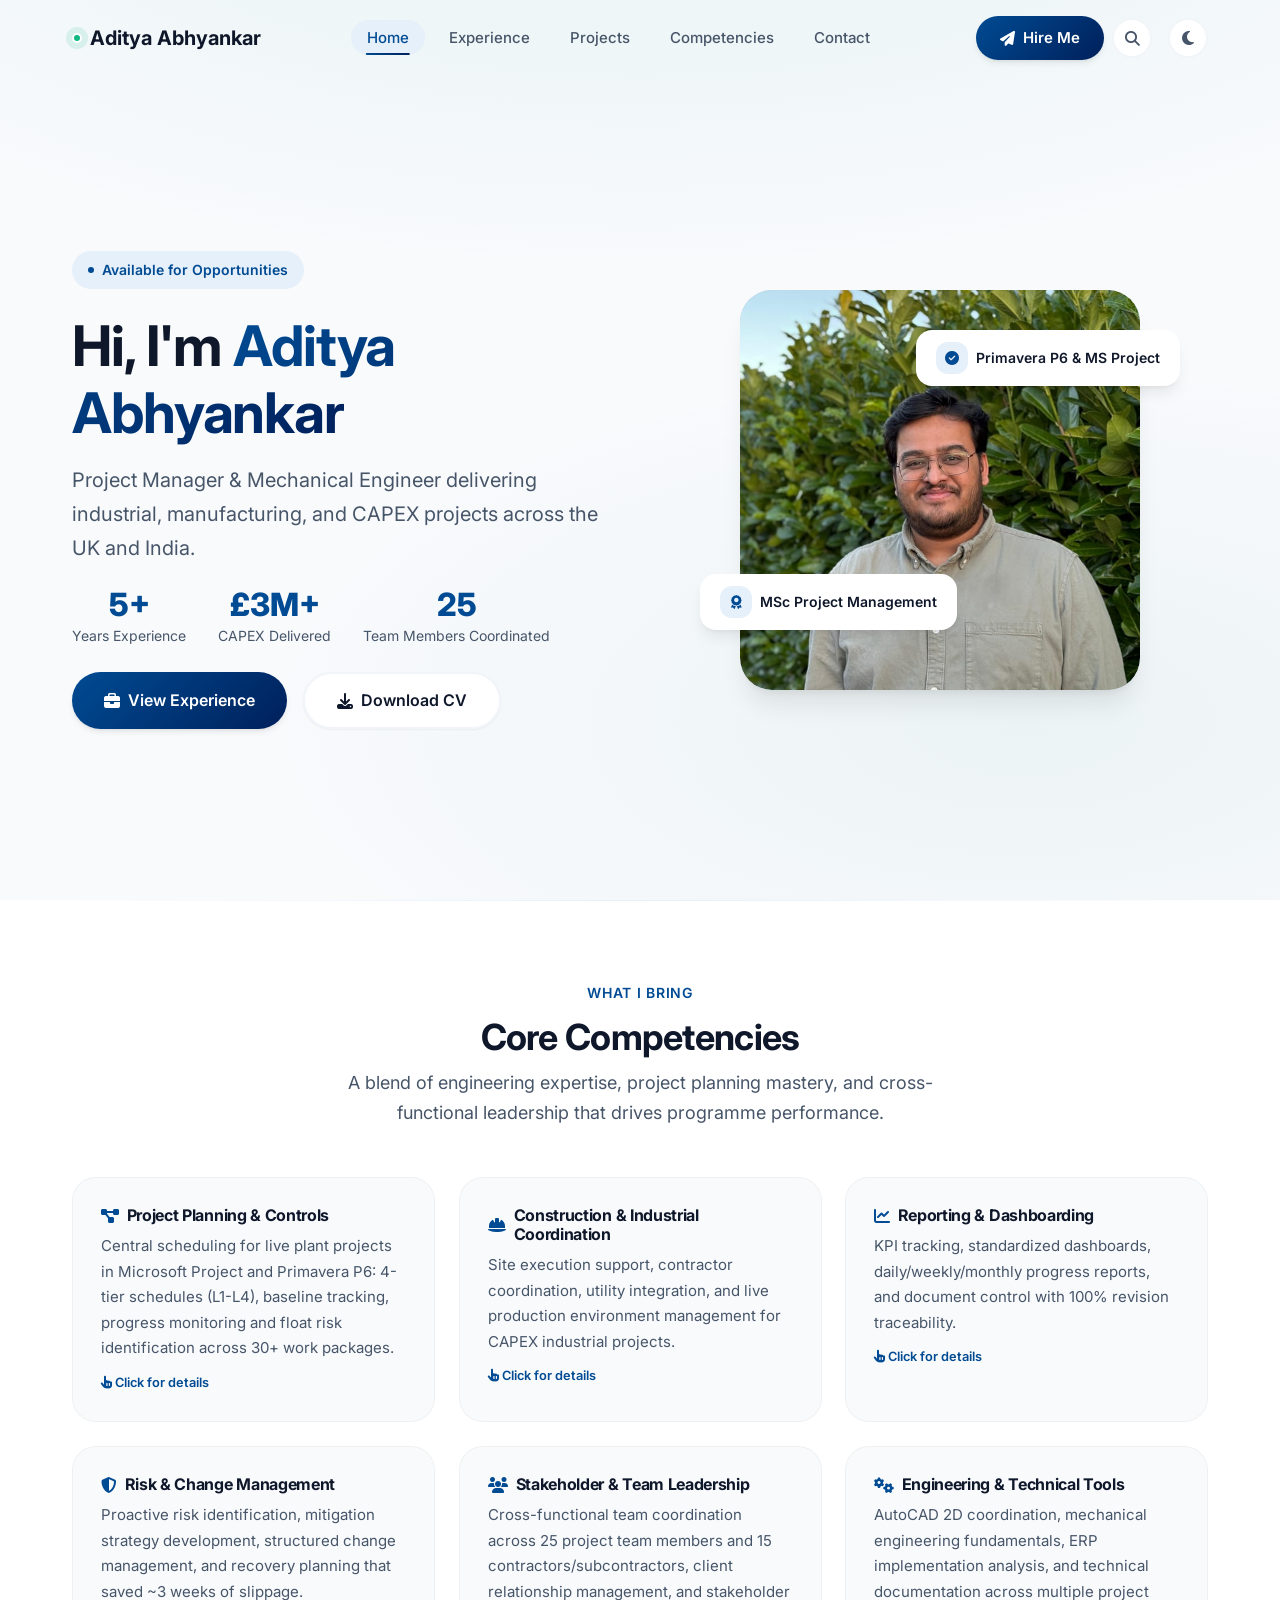
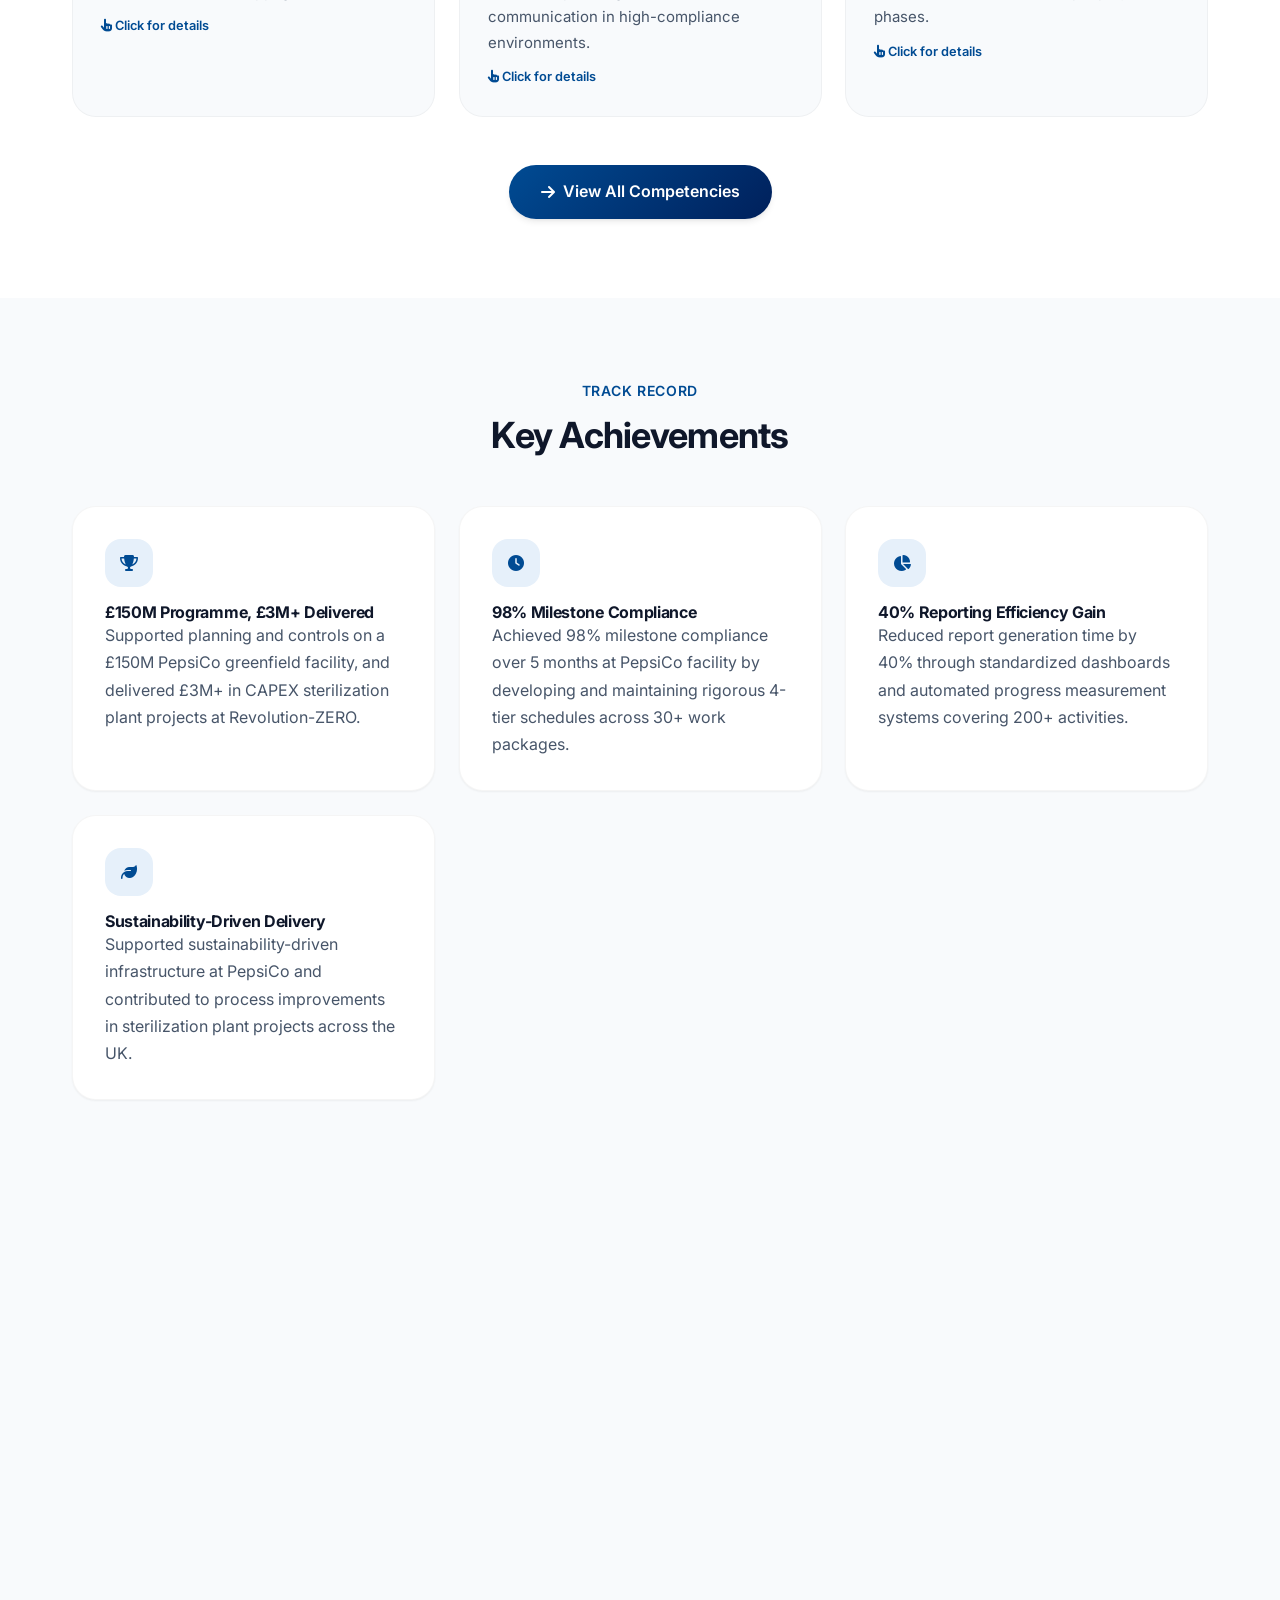
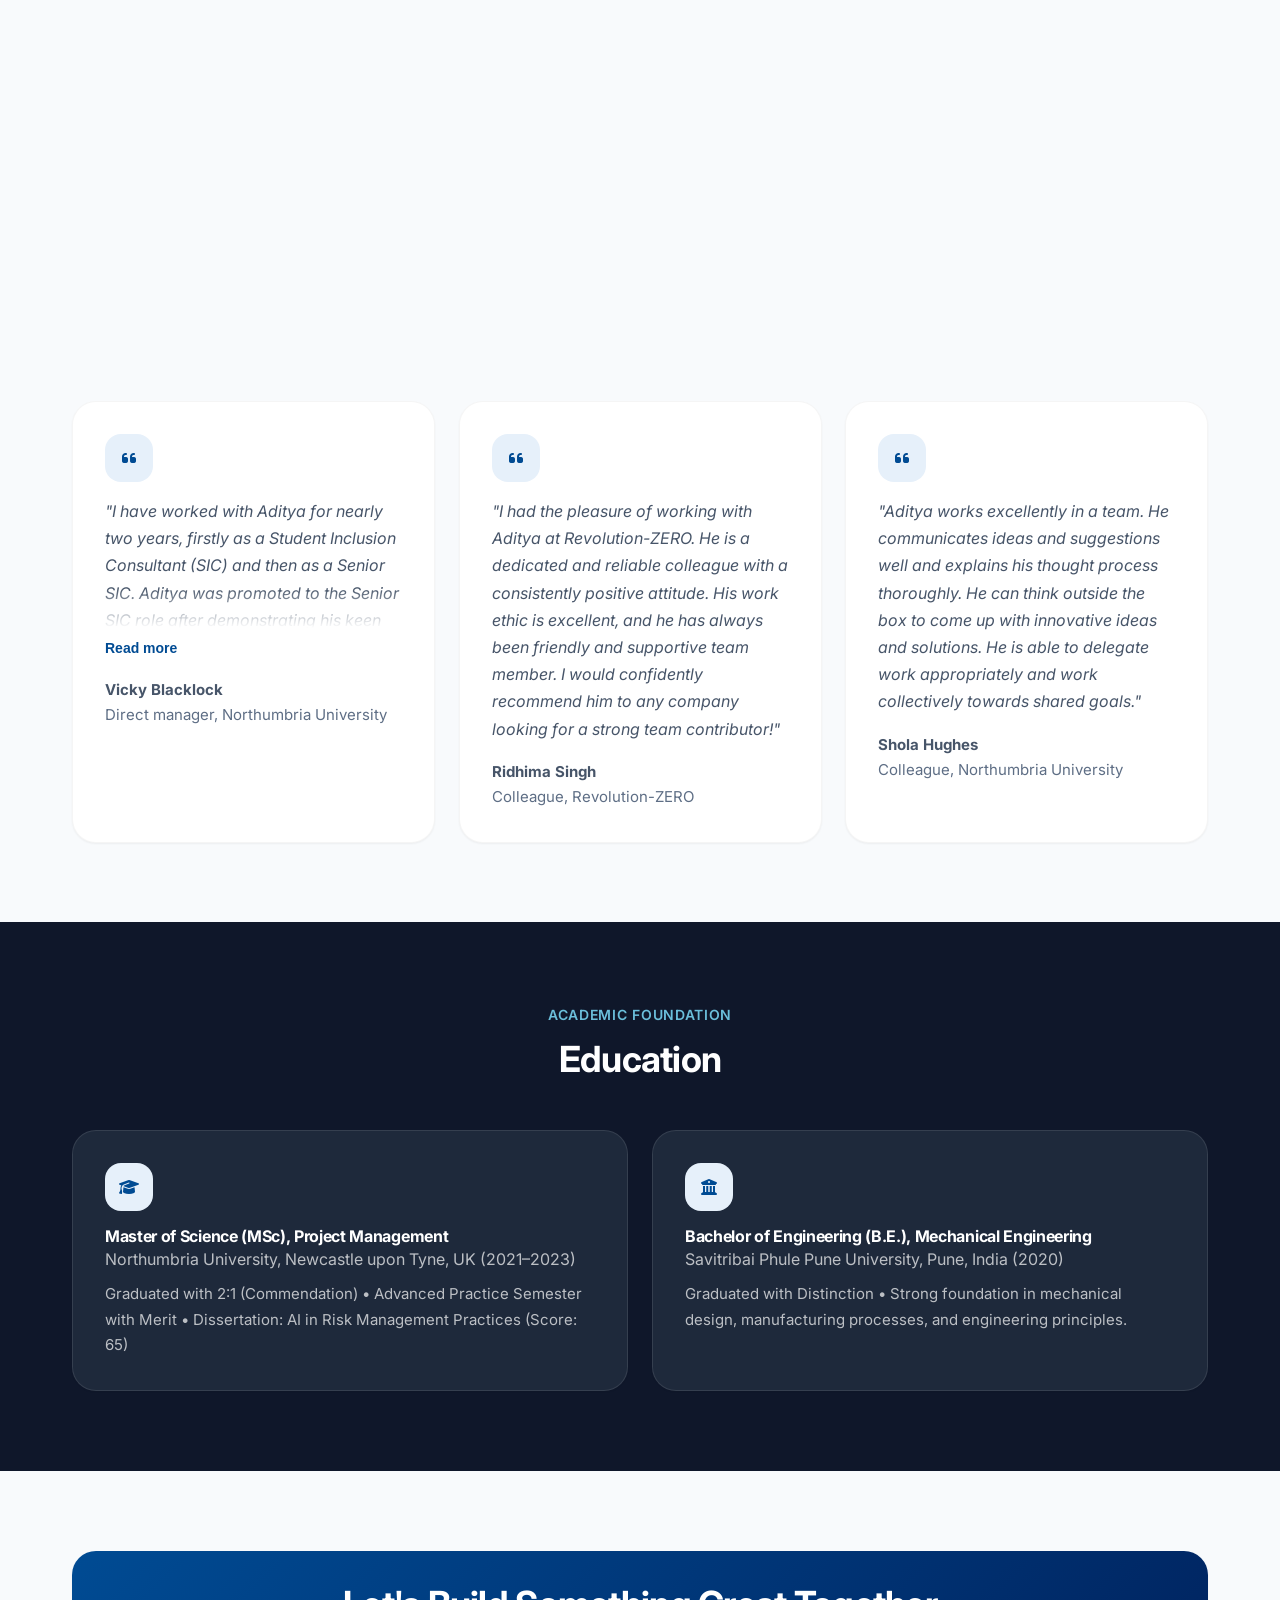
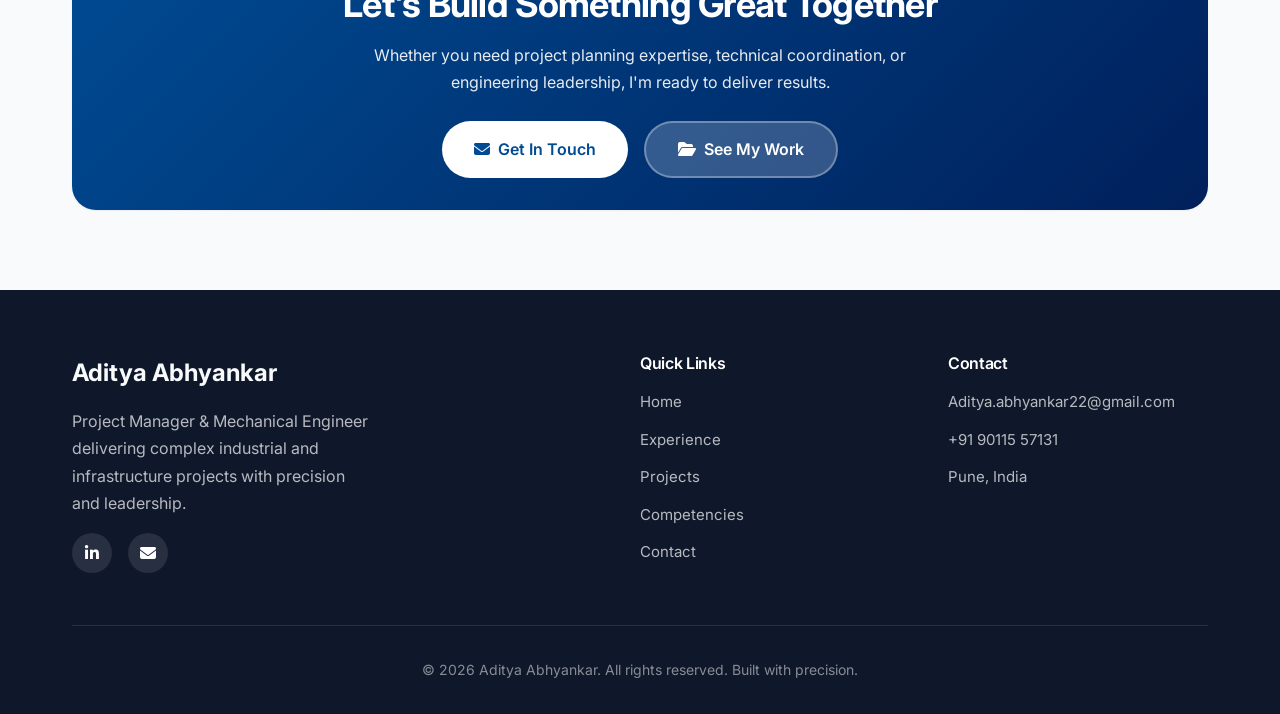
==== commit 061082ea: "Final consistency pass: full Northumbria title in the Gantt, drop the unused 'Technical Project Mana" ====
--- a/index.html
+++ b/index.html
@@ -6,7 +6,7 @@
   <!-- Set the theme before CSS loads so dark-mode visitors get no light flash. -->
   <script>try{var t=localStorage.getItem('theme');if(t==='dark'||(!t&&matchMedia('(prefers-color-scheme: dark)').matches))document.documentElement.setAttribute('data-theme','dark')}catch(e){}</script>
   <title>Aditya Abhyankar | Project Manager & Mechanical Engineer</title>
-  <meta name="description" content="Mechanical Engineer and Technical Project Manager delivering industrial construction, manufacturing, and CAPEX projects across the UK and India, including a £150M PepsiCo greenfield facility.">
+  <meta name="description" content="Mechanical Engineer and Project Manager delivering industrial construction, manufacturing, and CAPEX projects across the UK and India, including a £150M PepsiCo greenfield facility.">
   <link rel="canonical" href="https://aditya-abhyankar-portfolio-c3d9.vercel.app/">
   <link rel="icon" type="image/png" sizes="32x32" href="/favicon-32.png">
   <link rel="icon" type="image/png" sizes="16x16" href="/favicon-16.png">
@@ -14,14 +14,14 @@
   <meta property="og:type" content="website">
   <meta property="og:site_name" content="Aditya Abhyankar Portfolio">
   <meta property="og:title" content="Aditya Abhyankar | Project Manager & Mechanical Engineer">
-  <meta property="og:description" content="Mechanical Engineer and Technical Project Manager delivering industrial construction, manufacturing, and CAPEX projects across the UK and India, including a £150M PepsiCo greenfield facility.">
+  <meta property="og:description" content="Mechanical Engineer and Project Manager delivering industrial construction, manufacturing, and CAPEX projects across the UK and India, including a £150M PepsiCo greenfield facility.">
   <meta property="og:url" content="https://aditya-abhyankar-portfolio-c3d9.vercel.app/">
   <meta property="og:image" content="https://aditya-abhyankar-portfolio-c3d9.vercel.app/images/og.jpg">
   <meta property="og:image:width" content="1200">
   <meta property="og:image:height" content="630">
   <meta name="twitter:card" content="summary_large_image">
   <meta name="twitter:title" content="Aditya Abhyankar | Project Manager & Mechanical Engineer">
-  <meta name="twitter:description" content="Mechanical Engineer and Technical Project Manager delivering industrial construction, manufacturing, and CAPEX projects across the UK and India, including a £150M PepsiCo greenfield facility.">
+  <meta name="twitter:description" content="Mechanical Engineer and Project Manager delivering industrial construction, manufacturing, and CAPEX projects across the UK and India, including a £150M PepsiCo greenfield facility.">
   <meta name="twitter:image" content="https://aditya-abhyankar-portfolio-c3d9.vercel.app/images/og.jpg">
   <link rel="preconnect" href="https://fonts.googleapis.com">
   <link rel="preconnect" href="https://fonts.gstatic.com" crossorigin>
@@ -102,7 +102,7 @@
           </div>
           <h1>Hi, I'm <span class="gradient-text">Aditya Abhyankar</span></h1>
           <p class="hero-subtitle">
-            Technical Project Manager & Mechanical Engineer delivering industrial, manufacturing, and CAPEX projects across the UK and India.
+            Project Manager & Mechanical Engineer delivering industrial, manufacturing, and CAPEX projects across the UK and India.
           </p>
           <div class="hero-stats">
             <div class="stat-item">
@@ -322,7 +322,7 @@
       <div class="footer-grid">
         <div>
           <div class="footer-brand">Aditya Abhyankar</div>
-          <p class="footer-desc">Technical Project Manager & Mechanical Engineer delivering complex industrial and infrastructure projects with precision and leadership.</p>
+          <p class="footer-desc">Project Manager & Mechanical Engineer delivering complex industrial and infrastructure projects with precision and leadership.</p>
           <div class="social-links">
             <a href="https://www.linkedin.com/in/aditya-abhyankar-249370194" target="_blank" rel="noopener noreferrer" class="social-link" aria-label="LinkedIn"><i class="fab fa-linkedin-in"></i></a>
             <a href="mailto:Aditya.abhyankar22@gmail.com" class="social-link" aria-label="Email"><i class="fas fa-envelope"></i></a>
